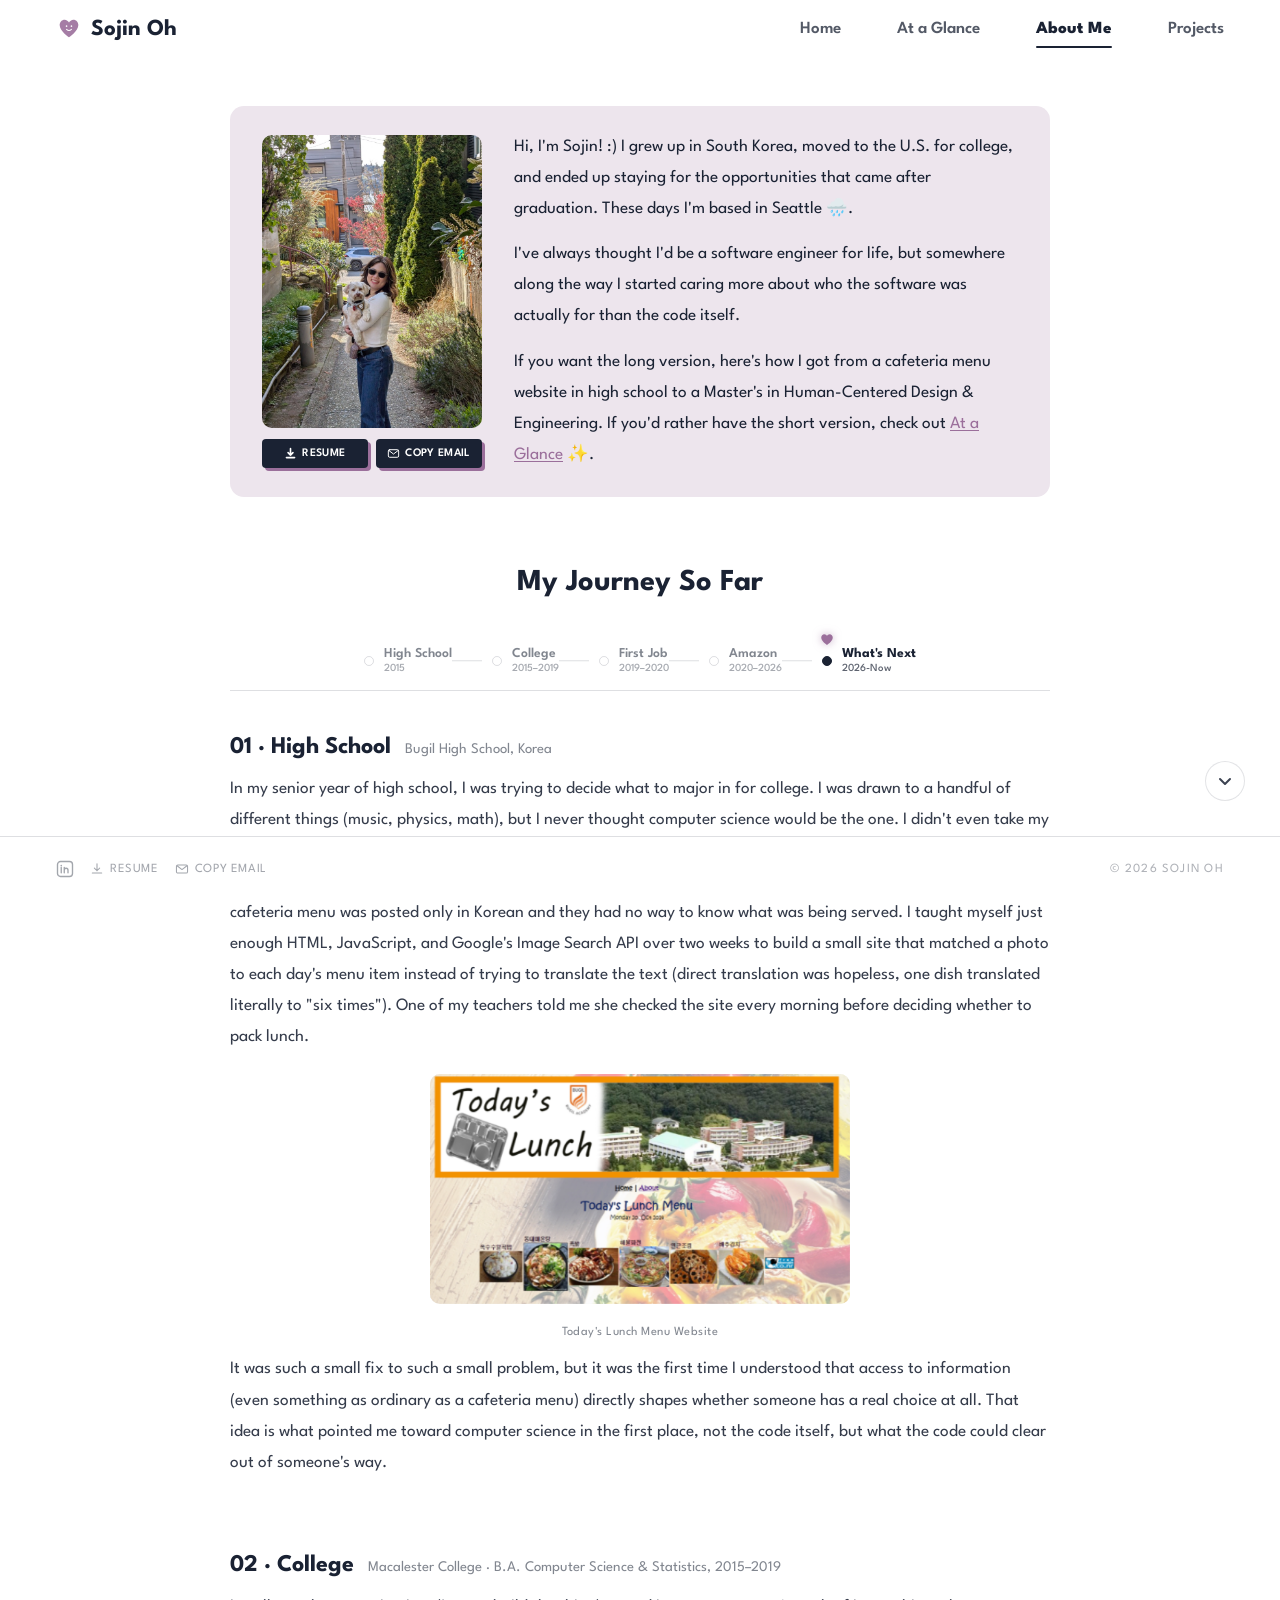
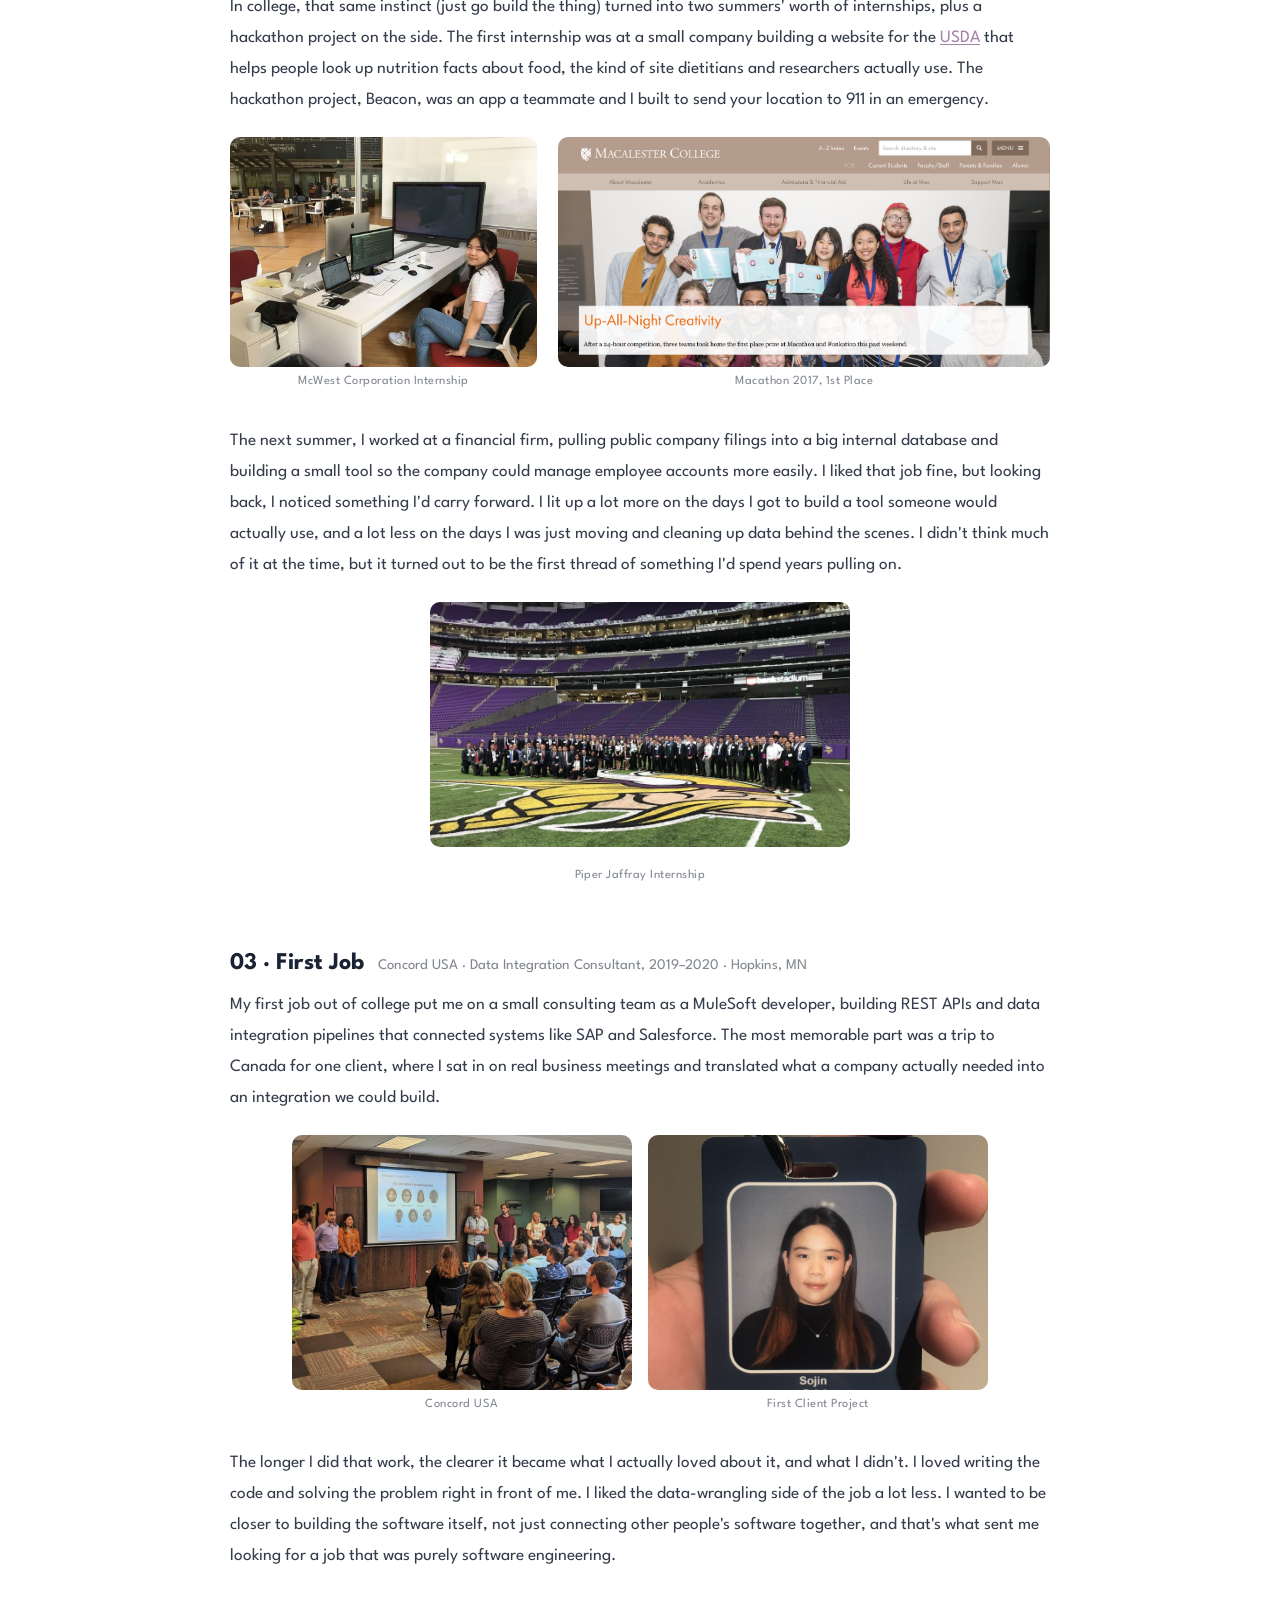
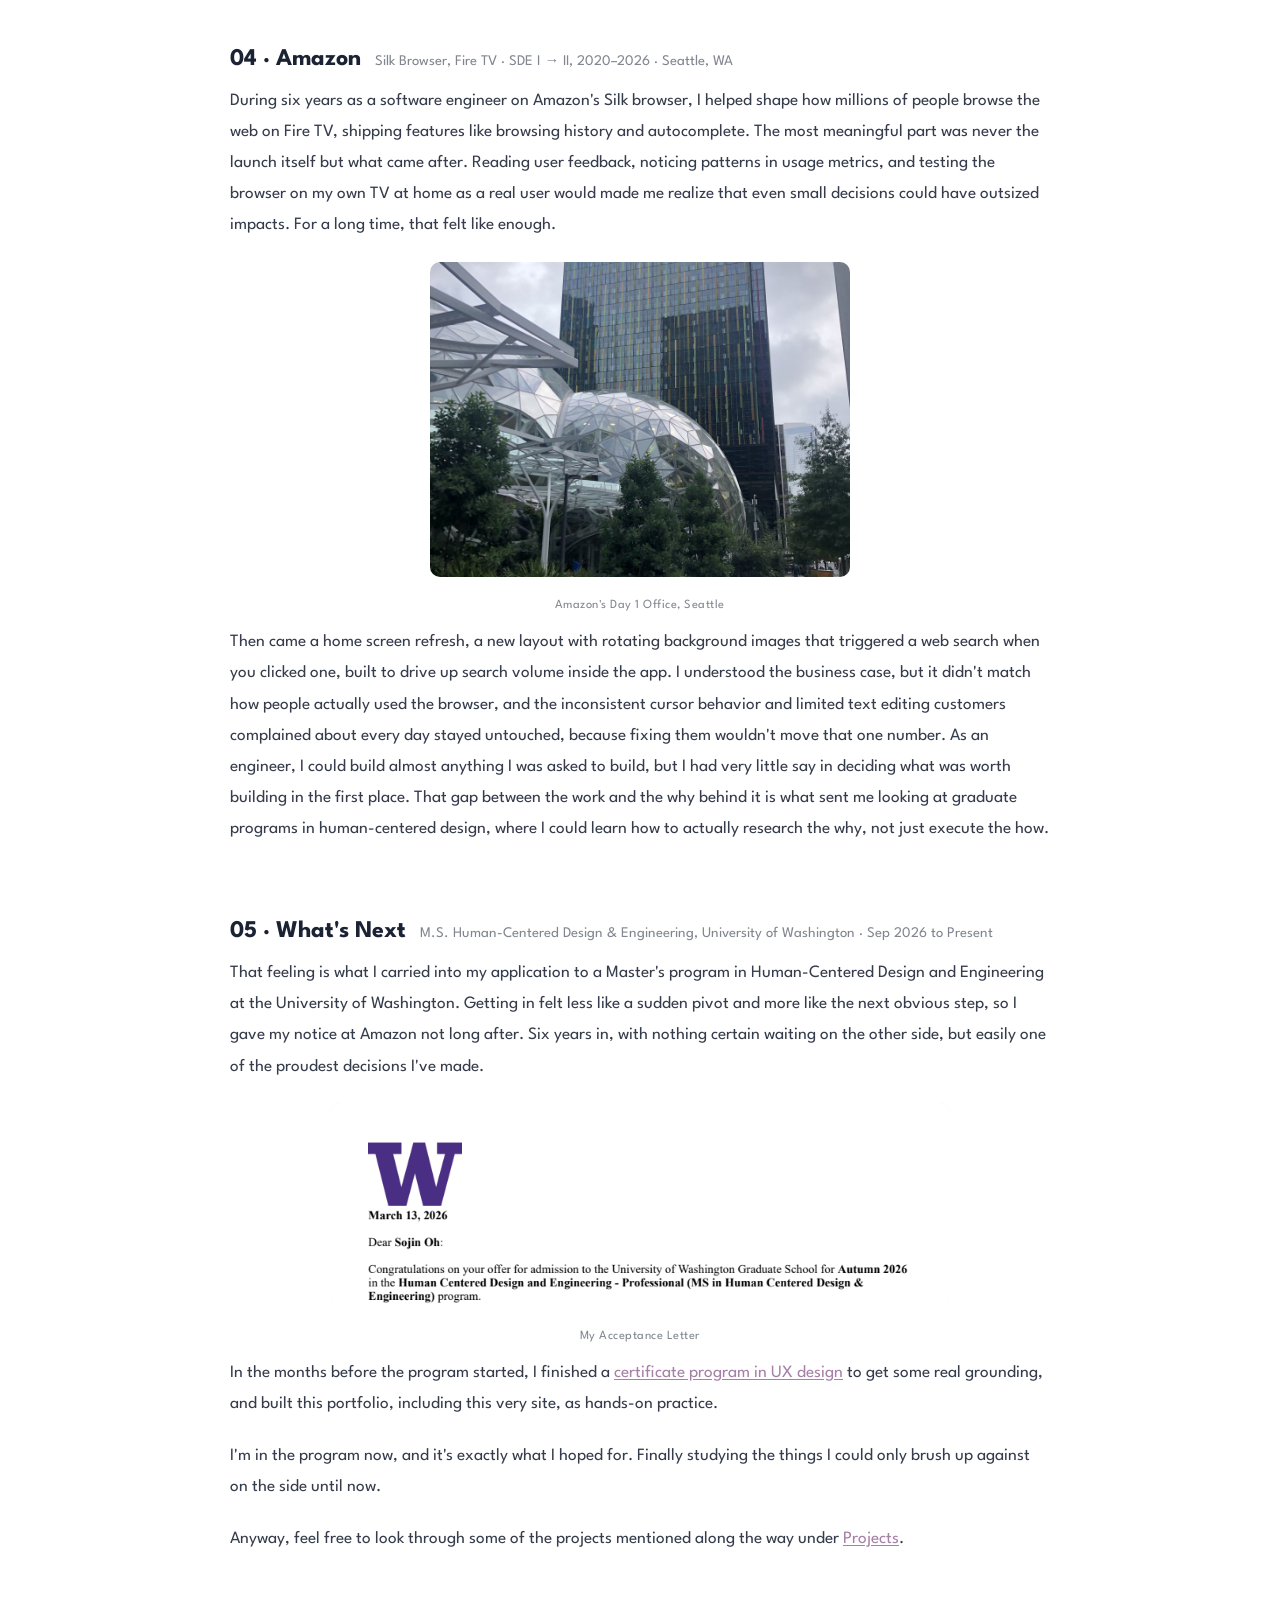
==== about.html @ fddb78ce "Remove GitHub and Behance icons from social bar on all pages Co-Authored-By: Claude Sonnet 4.6 <nore" ====
<!DOCTYPE html>
<html lang="en">
<head>
  <!-- Google tag (gtag.js) -->
  <script async src="https://www.googletagmanager.com/gtag/js?id=G-WYX55VS86H"></script>
  <script>
    window.dataLayer = window.dataLayer || [];
    function gtag(){dataLayer.push(arguments);}
    gtag('js', new Date());
    gtag('config', 'G-WYX55VS86H');
  </script>
  <meta charset="UTF-8">
  <meta name="viewport" content="width=device-width, initial-scale=1.0">
  <title>About — Sojin Oh</title>
  <link rel="preconnect" href="https://fonts.googleapis.com">
  <link rel="preconnect" href="https://fonts.gstatic.com" crossorigin>
  <link href="https://fonts.googleapis.com/css2?family=League+Spartan:wght@400;500;600;700;800&display=swap" rel="stylesheet">
  <link rel="stylesheet" href="css/base.css?v=1781768619">
  <link rel="stylesheet" href="css/nav.css?v=1781768619">
  <link rel="stylesheet" href="css/cursor.css?v=1781768619">
  <link rel="stylesheet" href="css/pages.css?v=1781768700">
  <link rel="stylesheet" href="css/feedback.css?v=1781768619">
</head>
<body>

<div id="cursor-heart">
  <svg viewBox="0 0 64 64" fill="none">
    <path d="M32 52C32 52,9 37,9 22C9 14.5,15 9,21 9C26 9,30 12.5,32 16C34 12.5,38 9,43 9C49 9,55 14.5,55 22C55 37,32 52,32 52Z" fill="currentColor" opacity="0.9"/>
    <circle cx="26" cy="25" r="2" fill="white"/>
    <circle cx="38" cy="25" r="2" fill="white"/>
    <path d="M26 33 Q32 38.5 38 33" stroke="white" stroke-width="2.5" fill="none" stroke-linecap="round"/>
  </svg>
</div>
<canvas id="cursor-sparkle-canvas" width="90" height="90"></canvas>

<nav class="nav">
  <div class="nav-inner">
  <a class="nav-brand" href="/">
    <svg class="nav-heart-icon" viewBox="0 0 64 64" fill="none">
      <path d="M32 52C32 52,9 37,9 22C9 14.5,15 9,21 9C26 9,30 12.5,32 16C34 12.5,38 9,43 9C49 9,55 14.5,55 22C55 37,32 52,32 52Z" fill="currentColor" opacity="0.9"/>
      <circle cx="26" cy="25" r="2" fill="white"/>
      <circle cx="38" cy="25" r="2" fill="white"/>
      <path d="M26 33 Q32 38.5 38 33" stroke="white" stroke-width="2.5" fill="none" stroke-linecap="round"/>
    </svg>
    <span class="nav-logo-text">Sojin Oh</span>
  </a>
  <nav class="nav-links">
    <a class="nav-img-link" href="/">Home</a>
    <a class="nav-img-link" href="glance.html">At a Glance</a>
    <a class="nav-img-link active" href="about.html">About Me</a>
    <a class="nav-img-link" href="work.html">Projects</a>
  </nav>
  </div>
</nav>

<main class="page-main">

  <section class="page-section">
   <div class="about-content">
    <div class="intro-row sr">
      <div class="intro-photo-col">
        <img class="intro-photo" src="images/about-me.jpg" alt="Sojin Oh smiling outdoors, holding her dog">
        <div class="intro-cta-row">
          <a class="intro-cta-btn" href="Sojin_Oh_Resume.pdf" download aria-label="Download Resume">
            <svg width="13" height="13" viewBox="0 0 16 16" fill="none" stroke="currentColor" stroke-width="2" stroke-linecap="round" stroke-linejoin="round">
              <path d="M8 2v8M5 7l3 3 3-3"/>
              <path d="M3 13h10"/>
            </svg>
            Resume
          </a>
          <button class="intro-cta-btn copy-email-btn" data-email="sojinohh@gmail.com" aria-label="Copy email address">
            <svg width="13" height="13" viewBox="0 0 24 24" fill="none" stroke="currentColor" stroke-width="1.8" stroke-linecap="round" stroke-linejoin="round">
              <rect x="2.5" y="5" width="19" height="14" rx="2.5"/>
              <path d="M3.5 6.5 12 13l8.5-6.5"/>
            </svg>
            <span class="copy-email-label">Copy Email</span>
          </button>
        </div>
      </div>
      <div class="intro-text-group">
        <p class="intro-text">Hi, I'm Sojin! :) I grew up in South Korea, moved to the U.S. for college, and ended up staying for the opportunities that came after graduation. These days I'm based in Seattle 🌧️.</p>
        <p class="intro-text">I've always thought I'd be a software engineer for life, but somewhere along the way I started caring more about who the software was actually for than the code itself.</p>
        <p class="intro-text">If you want the long version, here's how I got from a cafeteria menu website in high school to a Master's in Human-Centered Design &amp; Engineering. If you'd rather have the short version, check out <a href="glance.html">At a Glance</a> ✨.</p>
      </div>
    </div>

    <h2 class="timeline-title">My Journey So Far</h2>

    <nav class="life-stepper" id="life-stepper" aria-label="Life stages">
      <div class="life-stepper-track">
        <svg class="life-stepper-heart" viewBox="0 0 64 64" aria-hidden="true">
          <path d="M32 52C32 52,9 37,9 22C9 14.5,15 9,21 9C26 9,30 12.5,32 16C34 12.5,38 9,43 9C49 9,55 14.5,55 22C55 37,32 52,32 52Z" fill="currentColor"/>
        </svg>
        <a href="#stage-highschool" class="life-stepper-step active"><span class="life-stepper-num"></span><span class="life-stepper-text"><span class="life-stepper-label">High School</span><span class="life-stepper-year">2015</span></span></a>
        <a href="#stage-college" class="life-stepper-step"><span class="life-stepper-num"></span><span class="life-stepper-text"><span class="life-stepper-label">College</span><span class="life-stepper-year">2015–2019</span></span></a>
        <a href="#stage-consulting" class="life-stepper-step"><span class="life-stepper-num"></span><span class="life-stepper-text"><span class="life-stepper-label">First Job</span><span class="life-stepper-year">2019–2020</span></span></a>
        <a href="#stage-amazon" class="life-stepper-step"><span class="life-stepper-num"></span><span class="life-stepper-text"><span class="life-stepper-label">Amazon</span><span class="life-stepper-year">2020–2026</span></span></a>
        <a href="#stage-whatsnext" class="life-stepper-step"><span class="life-stepper-num"></span><span class="life-stepper-text"><span class="life-stepper-label">What's Next</span><span class="life-stepper-year">2026-Now</span></span></a>
      </div>
    </nav>

    <div class="life-stages">

      <div class="life-stage sr" id="stage-highschool">
        <div class="life-stage-header">
          <span class="life-stage-label">01 · High School</span>
          <span class="life-stage-meta">Bugil High School, Korea</span>
        </div>
        <p class="story-text">In my senior year of high school, I was trying to decide what to major in for college. I was drawn to a handful of different things (music, physics, math), but I never thought computer science would be the one. I didn't even take my first CS class until that same senior year. What changed my mind was a project I built on the side while learning to code. I noticed the English-speaking teachers at my school packing lunch from home every day, because the cafeteria menu was posted only in Korean and they had no way to know what was being served. I taught myself just enough HTML, JavaScript, and Google's Image Search API over two weeks to build a small site that matched a photo to each day's menu item instead of trying to translate the text (direct translation was hopeless, one dish translated literally to "six times"). One of my teachers told me she checked the site every morning before deciding whether to pack lunch.</p>
        <figure class="life-stage-figure">
          <img class="life-stage-image life-stage-image--contain" src="images/glp-menu-screenshot.png" alt="Today's Lunch Menu website, showing the week's cafeteria menu as photos" style="aspect-ratio: 2263 / 1238; max-width: 420px;">
          <figcaption>Today's Lunch Menu Website</figcaption>
        </figure>
        <p class="story-text">It was such a small fix to such a small problem, but it was the first time I understood that access to information (even something as ordinary as a cafeteria menu) directly shapes whether someone has a real choice at all. That idea is what pointed me toward computer science in the first place, not the code itself, but what the code could clear out of someone's way.</p>
      </div>

      <div class="life-stage sr" id="stage-college">
        <div class="life-stage-header">
          <span class="life-stage-label">02 · College</span>
          <span class="life-stage-meta">Macalester College · B.A. Computer Science &amp; Statistics, 2015–2019</span>
        </div>
        <p class="story-text">In college, that same instinct (just go build the thing) turned into two summers' worth of internships, plus a hackathon project on the side. The first internship was at a small company building a website for the <a href="https://fdc.nal.usda.gov/" target="_blank" rel="noopener">USDA</a> that helps people look up nutrition facts about food, the kind of site dietitians and researchers actually use. The hackathon project, Beacon, was an app a teammate and I built to send your location to 911 in an emergency.</p>
        <div class="life-stage-image-row life-stage-image-row--spread">
          <figure class="life-stage-figure">
            <img class="life-stage-image" src="images/college-mcwest.jpg" alt="Sojin at her desk during her internship at McWest Corporation">
            <figcaption>McWest Corporation Internship</figcaption>
          </figure>
          <figure class="life-stage-figure">
            <img class="life-stage-image life-stage-image--contain" src="images/college-macathon.png" alt="Macalester College news article about Sojin's team winning first place at Macathon" style="aspect-ratio: 1279 / 598;">
            <figcaption>Macathon 2017, 1st Place</figcaption>
          </figure>
        </div>
        <p class="story-text">The next summer, I worked at a financial firm, pulling public company filings into a big internal database and building a small tool so the company could manage employee accounts more easily. I liked that job fine, but looking back, I noticed something I'd carry forward. I lit up a lot more on the days I got to build a tool someone would actually use, and a lot less on the days I was just moving and cleaning up data behind the scenes. I didn't think much of it at the time, but it turned out to be the first thread of something I'd spend years pulling on.</p>
        <figure class="life-stage-figure">
          <img class="life-stage-image life-stage-image--contain" src="images/college-piper-jaffray.jpg" alt="Sojin during her internship summer at Piper Jaffray" style="aspect-ratio: 960 / 560; max-width: 420px;">
          <figcaption>Piper Jaffray Internship</figcaption>
        </figure>
      </div>

      <div class="life-stage sr" id="stage-consulting">
        <div class="life-stage-header">
          <span class="life-stage-label">03 · First Job</span>
          <span class="life-stage-meta">Concord USA · Data Integration Consultant, 2019–2020 · Hopkins, MN</span>
        </div>
        <p class="story-text">My first job out of college put me on a small consulting team as a MuleSoft developer, building REST APIs and data integration pipelines that connected systems like SAP and Salesforce. The most memorable part was a trip to Canada for one client, where I sat in on real business meetings and translated what a company actually needed into an integration we could build.</p>
        <div class="life-stage-image-row">
          <figure class="life-stage-figure">
            <img class="life-stage-image" src="images/job-concord.jpg" alt="Sojin presenting at a meeting during her time at Concord USA">
            <figcaption>Concord USA</figcaption>
          </figure>
          <figure class="life-stage-figure">
            <img class="life-stage-image" src="images/job-concord-2.jpg" alt="Sojin's employee badge from Concord USA">
            <figcaption>First Client Project</figcaption>
          </figure>
        </div>
        <p class="story-text">The longer I did that work, the clearer it became what I actually loved about it, and what I didn't. I loved writing the code and solving the problem right in front of me. I liked the data-wrangling side of the job a lot less. I wanted to be closer to building the software itself, not just connecting other people's software together, and that's what sent me looking for a job that was purely software engineering.</p>
      </div>

      <div class="life-stage sr" id="stage-amazon">
        <div class="life-stage-header">
          <span class="life-stage-label">04 · Amazon</span>
          <span class="life-stage-meta">Silk Browser, Fire TV · SDE I → II, 2020–2026 · Seattle, WA</span>
        </div>
        <p class="story-text">During six years as a software engineer on Amazon's Silk browser, I helped shape how millions of people browse the web on Fire TV, shipping features like browsing history and autocomplete. The most meaningful part was never the launch itself but what came after. Reading user feedback, noticing patterns in usage metrics, and testing the browser on my own TV at home as a real user would made me realize that even small decisions could have outsized impacts. For a long time, that felt like enough.</p>
        <figure class="life-stage-figure">
          <img class="life-stage-image" src="images/amazon.jpg" alt="The Amazon Spheres in Seattle">
          <figcaption>Amazon's Day 1 Office, Seattle</figcaption>
        </figure>
        <p class="story-text">Then came a home screen refresh, a new layout with rotating background images that triggered a web search when you clicked one, built to drive up search volume inside the app. I understood the business case, but it didn't match how people actually used the browser, and the inconsistent cursor behavior and limited text editing customers complained about every day stayed untouched, because fixing them wouldn't move that one number. As an engineer, I could build almost anything I was asked to build, but I had very little say in deciding what was worth building in the first place. That gap between the work and the why behind it is what sent me looking at graduate programs in human-centered design, where I could learn how to actually research the why, not just execute the how.</p>
      </div>

      <div class="life-stage sr" id="stage-whatsnext">
        <div class="life-stage-header">
          <span class="life-stage-label">05 · What's Next</span>
          <span class="life-stage-meta">M.S. Human-Centered Design &amp; Engineering, University of Washington · Sep 2026 to Present</span>
        </div>
        <p class="story-text">That feeling is what I carried into my application to a Master's program in Human-Centered Design and Engineering at the University of Washington. Getting in felt less like a sudden pivot and more like the next obvious step, so I gave my notice at Amazon not long after. Six years in, with nothing certain waiting on the other side, but easily one of the proudest decisions I've made.</p>
        <figure class="life-stage-figure">
          <img class="life-stage-image life-stage-image--contain" src="images/uw-admission.png" alt="Sojin's admission letter to the University of Washington's Human Centered Design and Engineering program" style="aspect-ratio: 784 / 258; max-width: 620px;">
          <figcaption>My Acceptance Letter</figcaption>
        </figure>
        <p class="story-text">In the months before the program started, I finished a <a href="https://www.coursera.org/account/accomplishments/specialization/4PCELWTQYY0I" target="_blank" rel="noopener">certificate program in UX design</a> to get some real grounding, and built this portfolio, including this very site, as hands-on practice.</p>
        <p class="story-text">I'm in the program now, and it's exactly what I hoped for. Finally studying the things I could only brush up against on the side until now.</p>
        <p class="story-text">Anyway, feel free to look through some of the projects mentioned along the way under <a href="work.html">Projects</a>.</p>
      </div>

    </div>
   </div>
  </section>

</main>

<!-- Feedback bubble -->
<div class="feedback-toggle-wrap">
  <button class="feedback-toggle hidden" id="feedback-toggle" aria-label="Leave feedback">
    <img class="feedback-icon" src="images/feedback-icon.png" alt="">
  </button>
  <button class="feedback-dismiss" id="feedback-dismiss" aria-label="Hide feedback button">
    <svg width="9" height="9" viewBox="0 0 10 10" fill="none" stroke="currentColor" stroke-width="1.6" stroke-linecap="round">
      <path d="M1 1l8 8M9 1l-8 8"/>
    </svg>
  </button>
</div>

<div class="feedback-card hidden" id="feedback-card">
  <button class="feedback-close" id="feedback-close" aria-label="Minimize">
    <svg width="13" height="13" viewBox="0 0 16 16" fill="none" stroke="currentColor" stroke-width="1.8" stroke-linecap="round">
      <path d="M3 13h10"/>
    </svg>
  </button>
  <div class="feedback-question feedback-title">Did you find what you were looking for?</div>
  <div class="feedback-emojis" id="feedback-emojis">
    <button class="feedback-emoji" data-label="Lost me">
      <svg class="feedback-emoji-icon" viewBox="0 0 64 64" fill="none" aria-hidden="true">
        <path d="M32 52C32 52,9 37,9 22C9 14.5,15 9,21 9C26 9,30 12.5,32 16C34 12.5,38 9,43 9C49 9,55 14.5,55 22C55 37,32 52,32 52Z" fill="currentColor" opacity="0.9"/>
        <path d="M24 23l4 4M24 27l4-4" stroke="white" stroke-width="2" stroke-linecap="round"/>
        <path d="M36 23l4 4M36 27l4-4" stroke="white" stroke-width="2" stroke-linecap="round"/>
        <path d="M24 35q2-2.4 4 0q2 2.4 4 0q2-2.4 4 0q2 2.4 4 0" stroke="white" stroke-width="2" fill="none" stroke-linecap="round"/>
      </svg>
      <span>Lost me</span>
    </button>
    <button class="feedback-emoji" data-label="Meh">
      <svg class="feedback-emoji-icon" viewBox="0 0 64 64" fill="none" aria-hidden="true">
        <path d="M32 52C32 52,9 37,9 22C9 14.5,15 9,21 9C26 9,30 12.5,32 16C34 12.5,38 9,43 9C49 9,55 14.5,55 22C55 37,32 52,32 52Z" fill="currentColor" opacity="0.9"/>
        <path d="M24 25h4" stroke="white" stroke-width="2.5" stroke-linecap="round"/>
        <path d="M36 25h4" stroke="white" stroke-width="2.5" stroke-linecap="round"/>
        <path d="M26 35h12" stroke="white" stroke-width="2.5" stroke-linecap="round"/>
      </svg>
      <span>Meh</span>
    </button>
    <button class="feedback-emoji" data-label="Decent">
      <svg class="feedback-emoji-icon" viewBox="0 0 64 64" fill="none" aria-hidden="true">
        <path d="M32 52C32 52,9 37,9 22C9 14.5,15 9,21 9C26 9,30 12.5,32 16C34 12.5,38 9,43 9C49 9,55 14.5,55 22C55 37,32 52,32 52Z" fill="currentColor" opacity="0.9"/>
        <circle cx="26" cy="25" r="2" fill="white"/>
        <circle cx="38" cy="25" r="2" fill="white"/>
        <path d="M26 33Q32 38.5 38 33" stroke="white" stroke-width="2.5" fill="none" stroke-linecap="round"/>
      </svg>
      <span>Decent</span>
    </button>
    <button class="feedback-emoji" data-label="Loved it">
      <svg class="feedback-emoji-icon" viewBox="0 0 64 64" fill="none" aria-hidden="true">
        <path d="M32 52C32 52,9 37,9 22C9 14.5,15 9,21 9C26 9,30 12.5,32 16C34 12.5,38 9,43 9C49 9,55 14.5,55 22C55 37,32 52,32 52Z" fill="currentColor" opacity="0.9"/>
        <path d="M32 52C32 52,9 37,9 22C9 14.5,15 9,21 9C26 9,30 12.5,32 16C34 12.5,38 9,43 9C49 9,55 14.5,55 22C55 37,32 52,32 52Z" fill="white" transform="translate(26,24) scale(0.16) translate(-32,-30)"/>
        <path d="M32 52C32 52,9 37,9 22C9 14.5,15 9,21 9C26 9,30 12.5,32 16C34 12.5,38 9,43 9C49 9,55 14.5,55 22C55 37,32 52,32 52Z" fill="white" transform="translate(38,24) scale(0.16) translate(-32,-30)"/>
        <path d="M23 33Q32 42 41 33" stroke="white" stroke-width="2.5" fill="none" stroke-linecap="round"/>
      </svg>
      <span>Loved it</span>
    </button>
    <button class="feedback-emoji" data-label="Obsessed">
      <svg class="feedback-emoji-icon" viewBox="0 0 64 64" fill="none" aria-hidden="true">
        <path d="M32 52C32 52,9 37,9 22C9 14.5,15 9,21 9C26 9,30 12.5,32 16C34 12.5,38 9,43 9C49 9,55 14.5,55 22C55 37,32 52,32 52Z" fill="currentColor" opacity="0.9"/>
        <path d="M26,21 L27.2,23.8 L30,25 L27.2,26.2 L26,29 L24.8,26.2 L22,25 L24.8,23.8 Z" fill="white"/>
        <path d="M38,21 L39.2,23.8 L42,25 L39.2,26.2 L38,29 L36.8,26.2 L34,25 L36.8,23.8 Z" fill="white"/>
        <ellipse cx="32" cy="36" rx="3.2" ry="4.4" fill="white"/>
      </svg>
      <span>Obsessed</span>
    </button>
  </div>
  <hr class="feedback-divider">
  <label class="feedback-question feedback-text-label" for="feedback-text">Anything I should do differently?</label>
  <div class="feedback-quick-replies" id="feedback-quick-replies">
    <button class="feedback-quick-reply" type="button">All good, loved it!</button>
    <button class="feedback-quick-reply" type="button">More project details please</button>
    <button class="feedback-quick-reply" type="button">More about your design process</button>
  </div>
  <textarea class="feedback-text" id="feedback-text" rows="3" placeholder="Type away, or tap a bubble above..."></textarea>
  <button class="feedback-submit" id="feedback-submit" disabled>Send feedback 💌</button>
</div>

<footer class="page-footer">
  <div class="page-footer-inner">
    <div class="page-socials">
      <a class="page-social-icon" href="https://www.linkedin.com/in/sojinoh/" target="_blank" rel="noopener" aria-label="LinkedIn">
        <svg width="18" height="18" viewBox="0 0 24 24" fill="none">
          <rect x="2" y="2" width="20" height="20" rx="4" stroke="currentColor" stroke-width="1.8"/>
          <path d="M7 10v7" stroke="currentColor" stroke-width="1.8" stroke-linecap="round"/>
          <circle cx="7" cy="7.5" r="1.1" fill="currentColor"/>
          <path d="M11 17v-3.5a2.5 2.5 0 0 1 5 0V17M11 10v7" stroke="currentColor" stroke-width="1.8" stroke-linecap="round"/>
        </svg>
      </a>
      <a class="page-social-link" href="Sojin_Oh_Resume.pdf" download aria-label="Download Resume">
        <svg width="14" height="14" viewBox="0 0 24 24" fill="none" stroke="currentColor" stroke-width="1.8" stroke-linecap="round" stroke-linejoin="round">
          <path d="M12 3v12M7.5 10.5 12 15l4.5-4.5"/>
          <path d="M4 19h16"/>
        </svg>
        Resume
      </a>
      <button class="page-social-link copy-email-btn" data-email="sojinohh@gmail.com" aria-label="Copy email address">
        <svg width="14" height="14" viewBox="0 0 24 24" fill="none" stroke="currentColor" stroke-width="1.8" stroke-linecap="round" stroke-linejoin="round">
          <rect x="2.5" y="5" width="19" height="14" rx="2.5"/>
          <path d="M3.5 6.5 12 13l8.5-6.5"/>
        </svg>
        <span class="copy-email-label">Copy Email</span>
      </button>
    </div>
    <span class="page-footer-copy">© 2026 Sojin Oh</span>
  </div>
</footer>

<script src="js/cursor.js"></script>
<script src="js/scroll-reveal.js"></script>
<script>
  const lifeStages = [...document.querySelectorAll('.life-stage')];
  const stepperLinks = [...document.querySelectorAll('.life-stepper-step')];
  const stepperTrack = document.querySelector('.life-stepper-track');
  const stepperHeart = document.querySelector('.life-stepper-heart');

  function moveStepperHeart(link) {
    if (!link || !stepperTrack || !stepperHeart) return;
    const circle = link.querySelector('.life-stepper-num');
    const trackRect = stepperTrack.getBoundingClientRect();
    const circleRect = circle.getBoundingClientRect();
    const x = circleRect.left + circleRect.width / 2 - trackRect.left;
    const y = circleRect.top - trackRect.top;
    stepperHeart.style.left = `${x}px`;
    stepperHeart.style.top = `${y}px`;
    stepperHeart.classList.remove('is-arriving');
    requestAnimationFrame(() => stepperHeart.classList.add('is-arriving'));
  }

  const stageObserver = new IntersectionObserver(entries => {
    entries.forEach(entry => {
      if (entry.isIntersecting) {
        stepperLinks.forEach(l => l.classList.remove('active'));
        const link = stepperLinks.find(l => l.getAttribute('href') === `#${entry.target.id}`);
        if (link) {
          link.classList.add('active');
          moveStepperHeart(link);
        }
      }
    });
  }, { rootMargin: '-20% 0px -70% 0px' });

  lifeStages.forEach(stage => stageObserver.observe(stage));

  const lifeStepper = document.getElementById('life-stepper');
  stepperLinks.forEach(link => {
    link.addEventListener('click', e => {
      e.preventDefault();
      const target = document.querySelector(link.getAttribute('href'));
      if (!target || !lifeStepper) return;
      const offset = lifeStepper.getBoundingClientRect().bottom;
      const top = target.getBoundingClientRect().top + window.scrollY - offset - 40;
      window.scrollTo({ top, behavior: 'smooth' });
    });
  });

  const initialActiveLink = stepperLinks.find(l => l.classList.contains('active'));
  moveStepperHeart(initialActiveLink);
  window.addEventListener('resize', () => {
    moveStepperHeart(stepperLinks.find(l => l.classList.contains('active')));
  });
</script>
<button class="scroll-hint hidden" id="scroll-hint" aria-label="Scroll down">
  <svg width="16" height="16" viewBox="0 0 16 16" fill="none" stroke="currentColor" stroke-width="2" stroke-linecap="round" stroke-linejoin="round">
    <path d="M3 6l5 5 5-5"/>
  </svg>
</button>
<script src="js/feedback.js"></script>
<script src="js/copy-email.js"></script>
<script src="js/scroll-hint.js"></script>
</body>
</html>
---- css/base.css ----
:root {
  --bg:           #FFFFFF;
  --text:         #1A2233;
  --accent:       #1A2233;
  --sky:          #F2F2F2;
  --sky-deep:     #FFFFFF;
  --nav-bg:       #FFFFFF;
  --nav-text:     #1A2233;
  --muted:        rgba(26, 34, 51, 0.55);
  --border:       rgba(26, 34, 51, 0.14);
  --heart-color:  #9B6F9B;
  --card-elevated: #E6DBE6;
  --chip-bg:      rgba(26, 34, 51, 0.06);
}

* { box-sizing: border-box; margin: 0; padding: 0; outline: none; }

a { color: inherit; }

/* ── Inline text links (no class) ───────────────────────────────
   Classed links (.cta, .page-social-icon, etc.) set their own color/
   decoration and override this via specificity. */
a:not([class]) {
  color: var(--heart-color);
  text-decoration: underline;
  text-decoration-color: var(--heart-color);
  text-underline-offset: 2px;
  transition: opacity 0.2s;
}

a:not([class]):hover {
  opacity: 0.7;
}

/* ── Image placeholder (diagonal X box, until real images are in) ── */
.img-placeholder {
  background-color: var(--sky);
  border: 1px solid var(--border);
  background-image:
    linear-gradient(to top right, transparent calc(50% - 0.5px), var(--border) 50%, transparent calc(50% + 0.5px)),
    linear-gradient(to top left,  transparent calc(50% - 0.5px), var(--border) 50%, transparent calc(50% + 0.5px));
}

/* ── Footer ──────────────────────────────────────────────────── */
.page-footer {
  position: fixed;
  bottom: 0;
  left: 0;
  width: 100%;
  background: var(--nav-bg);
  padding: 1.4rem 3.5rem;
  flex-shrink: 0;
  z-index: 10;
  border-top: 1px solid var(--border);
}

.page-footer-inner {
  display: flex;
  align-items: center;
  justify-content: space-between;
  max-width: 1200px;
  margin: 0 auto;
}

.page-footer-copy {
  font-size: 0.78rem;
  color: var(--text);
  opacity: 0.35;
  text-transform: uppercase;
  letter-spacing: 0.1em;
}

.page-socials {
  display: flex;
  flex-direction: row;
  gap: 1rem;
}

.page-social-icon {
  color: var(--text);
  opacity: 0.4;
  display: flex;
  align-items: center;
  text-decoration: none;
  transition: opacity 0.2s, color 0.2s, transform 0.2s cubic-bezier(0.34, 1.56, 0.64, 1);
}

.page-social-icon:hover {
  color: var(--accent);
  opacity: 1;
  transform: scale(1.2) translateY(-2px);
}

.page-social-link {
  display: inline-flex;
  align-items: center;
  gap: 6px;
  font-family: 'League Spartan', sans-serif;
  font-size: 0.78rem;
  letter-spacing: 0.05em;
  text-transform: uppercase;
  color: var(--text);
  opacity: 0.4;
  text-decoration: none;
  background: none;
  border: none;
  padding: 0;
  cursor: pointer;
  transition: opacity 0.2s, color 0.2s, transform 0.2s cubic-bezier(0.34, 1.56, 0.64, 1);
}

.page-social-link:hover {
  color: var(--accent);
  opacity: 1;
  transform: translateY(-2px);
}

.page-social-link.copied {
  color: var(--accent);
  opacity: 1;
}

@media (max-width: 700px) {
  .page-footer { padding: 1.2rem 1.5rem; }
}

/* ── Scroll hint ──────────────────────────────────────────────── */
.scroll-hint {
  position: fixed;
  bottom: 6.2rem;
  right: 2.2rem;
  z-index: 15;
  width: 40px;
  height: 40px;
  border-radius: 50%;
  background: var(--nav-bg);
  border: 1.5px solid var(--border);
  display: flex;
  align-items: center;
  justify-content: center;
  color: var(--text);
  cursor: pointer;
  opacity: 0.85;
  transition: opacity 0.3s ease, border-color 0.2s, color 0.2s;
}

.scroll-hint:hover { border-color: var(--accent); color: var(--accent); }

.scroll-hint.hidden { opacity: 0; pointer-events: none; }

@media (max-width: 700px) {
  .scroll-hint { right: 1.2rem; bottom: 5.6rem; width: 34px; height: 34px; }
}

.doodle {
  position: fixed;
  bottom: 4rem;
  right: max(0px, calc(50% - 600px));
  width: min(500px, 42vw);
  pointer-events: none;
  z-index: 1;
  transition: opacity 0.25s ease;
  mix-blend-mode: multiply;
  mask-image: linear-gradient(to right, black 0%, black 88%, transparent 100%);
  -webkit-mask-image: linear-gradient(to right, black 0%, black 88%, transparent 100%);
}
#doodle-hover { opacity: 0; }
body.doodle-reacting #doodle-default { opacity: 0; }
body.doodle-reacting #doodle-hover   { opacity: 1; }
html { font-size: 16px; }
@media (max-width: 700px) { html { font-size: 15px; } }
html, body { height: 100%; }

body {
  background: var(--bg);
  min-height: 100vh;
  display: flex;
  flex-direction: column;
  position: relative;
  overflow: hidden;
  font-family: 'League Spartan', sans-serif;
  color: var(--text);
  padding-bottom: 4.7rem;
}

@media (max-width: 700px) {
  body { padding-bottom: 4.2rem; }

  /* Mobile Safari anchors `position: fixed` to the large viewport (toolbar
     collapsed), so a fixed bottom-0 footer sits below the visible screen
     until the page is scrolled once. The homepage never scrolls, so the
     footer would stay hidden forever — keep it in normal flow there instead,
     sized to the dynamic (currently visible) viewport. */
  body:has(.hero) {
    height: 100dvh;
    min-height: 100dvh;
    padding-bottom: 0;
  }

  body:has(.hero) .page-footer {
    position: static;
  }
}
---- css/nav.css ----
.nav {
  display: flex;
  justify-content: space-between;
  align-items: center;
  padding: 1rem 3.5rem;
  position: relative;
  z-index: 10;
  background: var(--nav-bg);
}

.nav-inner {
  display: flex;
  justify-content: space-between;
  align-items: center;
  max-width: 1200px;
  margin: 0 auto;
  width: 100%;
}

.nav-brand {
  display: flex;
  align-items: center;
  gap: 9px;
  text-decoration: none;
  transition: transform 0.2s cubic-bezier(0.34, 1.56, 0.64, 1);
}

.nav-brand:hover { transform: scale(1.05); }

.nav-heart-icon {
  height: 26px;
  width: 26px;
  flex-shrink: 0;
  color: var(--heart-color);
}

.nav-logo-text {
  font-family: 'League Spartan', sans-serif;
  font-weight: 700;
  font-size: 23px;
  color: var(--nav-text);
  line-height: 1;
}

.nav-links {
  display: flex;
  align-items: flex-end;
  gap: 3.5rem;
}

.nav-img-link {
  position: relative;
  display: flex;
  align-items: center;
  text-decoration: none;
  opacity: 0.75;
  transition: opacity 0.2s, color 0.2s, transform 0.2s cubic-bezier(0.34, 1.56, 0.64, 1);
  font-family: 'League Spartan', sans-serif;
  font-weight: 600;
  font-size: 17px;
  color: var(--nav-text);
  line-height: 1;
  padding: 12px 16px 16px;
  margin: -12px -16px -16px;
}

.nav-img-link::after {
  content: '';
  position: absolute;
  left: 16px;
  right: 16px;
  bottom: 6px;
  height: 2px;
  border-radius: 1px;
  background: var(--nav-text);
  transform: scaleX(0);
  transform-origin: center;
  transition: transform 0.2s cubic-bezier(0.34, 1.56, 0.64, 1);
}

.nav-img-link:hover {
  opacity: 1;
  color: var(--accent);
  transform: translateY(-3px);
}

.nav-img-link.active {
  opacity: 1;
  font-weight: 800;
}

.nav-img-link.active::after {
  transform: scaleX(1);
}

@media (max-width: 700px) {
  .nav { padding: 0.75rem 1.5rem; }
  .nav-logo-text { font-size: 19px; }
  .nav-heart-icon { height: 22px; width: 22px; }
  .nav-links { gap: 1.6rem; }
  .nav-img-link { font-size: 14px; }
}

@media (max-width: 480px) {
  .nav-logo-text { font-size: 17px; }
  .nav-links { gap: 1rem; }
  .nav-img-link { font-size: 13px; }
}
---- css/cursor.css ----
/* ── Hide default cursor (desktop only) ────────────────────── */
@media (hover: hover) and (pointer: fine) {
  * { cursor: none !important; }
}

@media not all and (hover: hover) and (pointer: fine) {
  #cursor-heart,
  #cursor-sparkle-canvas { display: none !important; }
}

/* ── Heart cursor ──────────────────────────────────────────── */
#cursor-heart,
#nav-logo {
  color: var(--heart-color, #d4a0e8);
}

#cursor-heart {
  position: fixed;
  pointer-events: none;
  z-index: 99999;
  width: 38px;
  height: 38px;
  transform: translate(-50%, -50%);
  transition: transform 0.12s ease;
}

#cursor-heart svg {
  width: 100%;
  height: 100%;
  filter: drop-shadow(0 1px 3px rgba(0, 0, 0, 0.25));
  transition: filter 0.15s ease;
}

#cursor-heart.hovering {
  transform: translate(-50%, -50%) scale(1.35);
}

#cursor-heart.hovering svg {
  filter: drop-shadow(0 0 7px rgba(26, 34, 51, 0.5)) drop-shadow(0 1px 3px rgba(0, 0, 0, 0.2));
}

#cursor-heart.clicking {
  transform: translate(-50%, -50%) scale(0.72);
}

#cursor-heart.clicking svg {
  filter: drop-shadow(0 0 10px rgba(26, 34, 51, 0.6)) drop-shadow(0 1px 3px rgba(0, 0, 0, 0.2));
}

/* ── Sparkle canvas ────────────────────────────────────────── */
#cursor-sparkle-canvas {
  position: fixed;
  pointer-events: none;
  z-index: 99998;
  width: 90px;
  height: 90px;
  transform: translate(-50%, -50%);
}
---- css/pages.css ----
body { overflow-y: auto; }

/* ── Scroll reveal ───────────────────────────────────────────── */
.sr {
  opacity: 0;
  transform: translateY(28px);
  transition: opacity 0.6s ease, transform 0.6s ease;
}
.sr.sr-show {
  opacity: 1;
  transform: translateY(0);
}

.page-main {
  max-width: 1200px;
  margin: 0 auto;
  padding: 2.5rem 3.5rem 4rem;
  flex: 1 0 auto;
  width: 100%;
}

/* ── Section ─────────────────────────────────────────────────── */
.page-section {
  margin-bottom: 2.5rem;
}

.page-section h2 {
  font-family: 'League Spartan', sans-serif;
  font-weight: 700;
  font-size: 2.4rem;
  color: var(--text);
  margin-bottom: 1rem;
  padding-bottom: 0.4rem;
  border-bottom: 1.5px solid var(--border);
}

.section-timeline h2 {
  border-bottom: none;
  padding-bottom: 0;
  margin-bottom: 2rem;
}

/* ── About page: centered, wider content column ─────────────── */
.about-content {
  max-width: 820px;
  margin: 0 auto;
}

/* ── Intro ───────────────────────────────────────────────────── */
.intro-row {
  display: flex;
  align-items: center;
  gap: 2rem;
  margin: 0.5rem 0 3rem;
  padding: 1.6rem 2rem;
  background: color-mix(in srgb, var(--heart-color) 18%, var(--bg));
  border-radius: 14px;
}

.intro-photo-col {
  flex: 0 0 220px;
  display: flex;
  flex-direction: column;
  gap: 0.7rem;
}

.intro-photo {
  width: 220px;
  aspect-ratio: 3 / 4;
  object-fit: cover;
  border-radius: 10px;
}

.intro-cta-row {
  display: flex;
  gap: 0.5rem;
}

.intro-cta-btn {
  flex: 1;
  display: inline-flex;
  align-items: center;
  justify-content: center;
  gap: 5px;
  padding: 8px 8px;
  border: none;
  border-radius: 4px;
  background: var(--text);
  font-family: 'League Spartan', sans-serif;
  font-size: 0.72rem;
  font-weight: 600;
  letter-spacing: 0.03em;
  text-transform: uppercase;
  color: #fff;
  text-decoration: none;
  cursor: pointer;
  white-space: nowrap;
  box-shadow: 3px 3px 0 var(--heart-color);
  transition: transform 0.15s ease, box-shadow 0.15s ease;
}

.intro-cta-btn:hover {
  transform: translate(-2px, -2px);
  box-shadow: 5px 5px 0 var(--heart-color);
}

.intro-cta-btn:active, .intro-cta-btn.copied {
  transform: translate(0, 0);
  box-shadow: 1px 1px 0 var(--heart-color);
}

.intro-text-group {
  flex: 1;
}

.intro-text {
  font-size: 1.08rem;
  line-height: 1.8;
  color: var(--text);
  max-width: none;
  margin: 0;
}

.intro-text + .intro-text {
  margin-top: 0.9rem;
}

@media (max-width: 700px) {
  .intro-row { flex-direction: column; padding: 1.4rem; }
  .intro-photo-col { flex: none; width: 100%; max-width: 280px; }
  .intro-photo { width: 100%; }
}

.story-text {
  font-size: 1.08rem;
  line-height: 1.8;
  color: var(--text);
  opacity: 0.88;
  max-width: none;
  margin: 0 0 1.3rem;
}

h2.timeline-title {
  font-family: 'League Spartan', sans-serif;
  font-weight: 700;
  font-size: 1.9rem;
  color: var(--text);
  text-align: center;
  margin: 4.5rem 0 0;
  padding-bottom: 0.5rem;
  border-bottom: none;
}

/* ── Life stepper (sticky stage indicator) ───────────────────── */
.life-stepper {
  position: sticky;
  top: 0;
  z-index: 5;
  background: var(--bg);
  border-bottom: 1px solid var(--border);
  padding: 0.9rem 0;
  margin: 0.3rem 0 2.8rem;
}

.life-stepper-track {
  position: relative;
  display: flex;
  align-items: center;
  justify-content: center;
  padding-top: 22px;
}

.life-stepper-heart {
  position: absolute;
  left: 0;
  top: 0;
  width: 16px;
  height: 16px;
  color: var(--heart-color);
  transform: translate(-50%, calc(-100% - 8px));
  transition: left 0.5s cubic-bezier(0.34, 1.56, 0.64, 1), top 0.5s cubic-bezier(0.34, 1.56, 0.64, 1);
  filter: drop-shadow(0 0 4px color-mix(in srgb, var(--heart-color) 55%, transparent));
  pointer-events: none;
  z-index: 6;
  animation: life-stepper-heart-bob 1.6s ease-in-out infinite;
}

.life-stepper-heart.is-arriving {
  animation: life-stepper-heart-bob 1.6s ease-in-out infinite, life-stepper-heart-arrive 0.45s cubic-bezier(0.34, 1.56, 0.64, 1);
}

@keyframes life-stepper-heart-bob {
  0%, 100% { transform: translate(-50%, calc(-100% - 8px)); }
  50% { transform: translate(-50%, calc(-100% - 3px)); }
}

@keyframes life-stepper-heart-arrive {
  0% { transform: translate(-50%, calc(-100% - 8px)) scale(0.6); }
  60% { transform: translate(-50%, calc(-100% - 8px)) scale(1.25); }
  100% { transform: translate(-50%, calc(-100% - 8px)) scale(1); }
}

@media (prefers-reduced-motion: reduce) {
  .life-stepper-heart {
    transition: none;
    animation: none;
  }
  .life-stepper-heart.is-arriving {
    animation: none;
  }
}

.life-stepper-step {
  display: flex;
  align-items: center;
  gap: 10px;
  text-decoration: none;
  position: relative;
}

.life-stepper-step:not(:last-child) {
  margin-right: 40px;
}

.life-stepper-step:not(:last-child)::after {
  content: '';
  position: absolute;
  left: 100%;
  top: 50%;
  width: 30px;
  height: 1.5px;
  background: var(--border);
  transform: translateY(-50%);
}

.life-stepper-num {
  width: 10px;
  height: 10px;
  border-radius: 50%;
  border: 1.5px solid var(--border);
  flex-shrink: 0;
  transition: background 0.2s, border-color 0.2s;
}

.life-stepper-text {
  display: flex;
  flex-direction: column;
  line-height: 1.2;
}

.life-stepper-label {
  font-family: 'League Spartan', sans-serif;
  font-size: 0.85rem;
  font-weight: 600;
  color: var(--muted);
  white-space: nowrap;
  transition: color 0.2s;
}

.life-stepper-year {
  font-family: 'League Spartan', sans-serif;
  font-size: 0.68rem;
  font-weight: 500;
  color: var(--muted);
  opacity: 0.7;
  white-space: nowrap;
  transition: color 0.2s;
}

.life-stepper-step.active .life-stepper-num { background: var(--accent); border-color: var(--accent); }
.life-stepper-step.active .life-stepper-label { color: var(--accent); font-weight: 700; }
.life-stepper-step.active .life-stepper-year { color: var(--accent); }

@media (max-width: 700px) {
  .life-stepper {
    margin: 1.2rem -1.5rem 2.2rem;
    padding: 0.8rem 1.5rem;
  }
  .life-stepper-track {
    justify-content: flex-start;
    overflow-x: auto;
    -webkit-overflow-scrolling: touch;
  }
  .life-stepper-step:not(:last-child) { margin-right: 22px; }
  .life-stepper-step:not(:last-child)::after { width: 14px; }
  .life-stepper-label { font-size: 0.78rem; }
}

/* ── Life stages (narrative sections) ────────────────────────── */
.life-stages {
  display: flex;
  flex-direction: column;
  gap: 3.4rem;
  margin: 0 0 2.5rem;
}

.life-stage-header {
  display: flex;
  align-items: baseline;
  flex-wrap: wrap;
  gap: 0.7rem 0.9rem;
  margin-bottom: 1rem;
}

.life-stage-label {
  font-family: 'League Spartan', sans-serif;
  font-weight: 700;
  font-size: 1.5rem;
  color: var(--text);
}

.life-stage-meta {
  font-size: 0.92rem;
  color: var(--muted);
}

.life-stage-image {
  display: block;
  width: 100%;
  max-width: 420px;
  aspect-ratio: 4 / 3;
  border-radius: 10px;
  background: var(--sky);
  object-fit: cover;
  margin: 1.2rem auto 1.4rem;
}

.life-stage-image--contain {
  max-width: 320px;
  object-fit: contain;
}

.life-stage-image-row {
  display: flex;
  justify-content: center;
  flex-wrap: wrap;
  gap: 1rem;
  margin: 1.2rem 0 1.4rem;
}

.life-stage-image-row .life-stage-image {
  max-width: 340px;
  margin: 0;
}

.life-stage-image-row--spread {
  justify-content: space-between;
  align-items: center;
}

.life-stage-image-row--spread .life-stage-image {
  width: auto;
  height: 230px;
  max-width: 100%;
}

.life-stage-figure {
  margin: 0 0 1rem;
}

.life-stage-figure figcaption {
  font-size: 0.78rem;
  letter-spacing: 0.04em;
  color: var(--muted);
  margin-top: 0.5rem;
  text-align: center;
}

@media (max-width: 700px) {
  .life-stage-image-row { flex-direction: column; align-items: center; }
  .life-stage-image-row .life-stage-image { max-width: 420px; }
}

/* ── Resume button ───────────────────────────────────────────── */
.resume-btn {
  display: inline-flex;
  align-items: center;
  gap: 6px;
  margin-top: 1.4rem;
  padding: 7px 18px;
  border: 1.5px solid var(--accent);
  border-radius: 20px;
  font-family: 'League Spartan', sans-serif;
  font-size: 0.82rem;
  color: var(--accent);
  text-decoration: none;
  text-transform: uppercase;
  letter-spacing: 0.07em;
  transition: background 0.2s, color 0.2s, transform 0.15s, box-shadow 0.2s;
}

.resume-btn:hover {
  background: var(--accent);
  color: #fff;
  transform: translateY(-2px);
  box-shadow: 0 6px 20px rgba(26, 34, 51, 0.25);
}

/* ── Experience / Education entries ─────────────────────────── */
.entry {
  margin-bottom: 1.8rem;
}

.entry-header {
  display: flex;
  justify-content: space-between;
  align-items: baseline;
  gap: 1rem;
  margin-bottom: 0.2rem;
  flex-wrap: wrap;
}

.entry-title {
  font-size: 1.2rem;
  text-transform: uppercase;
  letter-spacing: 0.05em;
}

.entry-date {
  font-size: 1rem;
  color: var(--muted);
  white-space: nowrap;
  text-transform: uppercase;
  letter-spacing: 0.05em;
}

.entry-subtitle {
  color: var(--accent);
  font-size: 1.05rem;
  margin-bottom: 0.5rem;
  text-transform: uppercase;
  letter-spacing: 0.05em;
}

.entry-group-label {
  font-size: 0.95rem;
  color: var(--muted);
  margin: 0.7rem 0 0.3rem;
  letter-spacing: 0.08em;
  text-transform: uppercase;
}

.entry-list {
  list-style: none;
  padding: 0;
  display: flex;
  flex-direction: column;
  gap: 0.4rem;
}

.entry-list li {
  font-size: 1.05rem;
  line-height: 1.6;
  color: var(--text);
  padding-left: 1.2rem;
  position: relative;
}

.entry-list li::before {
  content: '–';
  position: absolute;
  left: 0;
  color: var(--muted);
}

/* ── Skills ──────────────────────────────────────────────────── */
.skills-grid {
  display: flex;
  flex-direction: column;
  gap: 1.5rem;
}

.skill-label {
  font-size: 1rem;
  color: var(--muted);
  margin-bottom: 0.6rem;
  letter-spacing: 0.08em;
  text-transform: uppercase;
}

.skill-tags {
  display: flex;
  flex-wrap: wrap;
  gap: 0.6rem;
}

.skill-tag {
  display: inline-flex;
  align-items: center;
  font-size: 0.95rem;
  padding: 6px 18px;
  border: 1.5px solid var(--border);
  border-radius: 20px;
  color: var(--text);
  text-transform: uppercase;
  letter-spacing: 0.06em;
  line-height: 1;
}

/* ── Side by side (languages + awards) ──────────────────────── */
.side-by-side {
  display: grid;
  grid-template-columns: 1fr 1fr;
  gap: 2.5rem;
}

.lang-item {
  display: flex;
  justify-content: space-between;
  font-size: 1rem;
  padding: 0.5rem 0;
  border-bottom: 1px solid var(--border);
}

.lang-level {
  color: var(--muted);
  font-size: 1rem;
}

.awards-list {
  list-style: none;
  padding: 0;
  display: flex;
  flex-direction: column;
  gap: 0.7rem;
}

.awards-list li {
  font-size: 1rem;
  line-height: 1.6;
  padding-left: 1.2rem;
  position: relative;
}

.awards-list li::before {
  content: '★';
  position: absolute;
  left: 0;
  font-size: 0.75rem;
  top: 4px;
  color: var(--accent);
}

/* ── Work cards ──────────────────────────────────────────────── */
.work-grid {
  display: flex;
  flex-direction: column;
  gap: 1.6rem;
  max-width: 860px;
  margin-left: auto;
  margin-right: auto;
}

.work-card {
  display: flex;
  flex-direction: column;
  position: relative;
}

.work-card-info {
  display: flex;
  align-items: baseline;
  gap: 0.4rem;
  margin-top: 0.7rem;
}

.work-card-title {
  font-family: 'League Spartan', sans-serif;
  font-weight: 400;
  font-size: 1.05rem;
  line-height: 1.3;
}

.work-card-date {
  font-size: 0.85rem;
  color: var(--muted);
  white-space: nowrap;
}

.work-card-desc {
  font-size: 1.05rem;
  line-height: 1.65;
  color: var(--text);
  margin-bottom: 0.85rem;
}

.work-card-tags {
  display: flex;
  flex-wrap: wrap;
  gap: 0.5rem;
}

.work-grid .work-card-tags { display: flex; }

.work-tag {
  display: inline-flex;
  align-items: center;
  font-size: 0.88rem;
  padding: 4px 12px;
  background: rgba(0,0,0,0);
  border: 1.5px solid var(--border);
  border-radius: 12px;
  color: var(--muted);
  line-height: 1;
}

/* ── Work card row layout ───────────────────────────────────── */
.work-grid .work-card:not(.hidden) {
  display: grid;
  grid-template-columns: 340px 1fr;
  background: var(--sky);
  border-radius: 12px;
  overflow: hidden;
  min-height: 220px;
  cursor: pointer;
  transition: opacity 0.18s;
}

.work-grid .work-card:not(.hidden):hover { opacity: 0.85; }

.work-grid .work-card:not(.hidden) .work-card-image {
  aspect-ratio: unset;
  height: 100%;
  border-radius: 0;
  cursor: inherit;
}

.work-grid .work-card:not(.hidden) .work-card-image:hover { transform: none; }

.work-grid .work-card:not(.hidden) .work-card-placeholder-box {
  aspect-ratio: unset;
  height: 100%;
  border-radius: 0;
  border: none;
  cursor: inherit;
  transform: none;
}

.work-card-body {
  display: flex;
  flex-direction: column;
  justify-content: center;
  padding: 2rem 2.2rem;
  gap: 0.55rem;
}

.work-card-eyebrow {
  font-size: 0.73rem;
  font-weight: 600;
  text-transform: uppercase;
  letter-spacing: 0.09em;
  color: var(--muted);
}

.work-grid .work-card:not(.hidden) .work-card-info { margin-top: 0; }

.work-grid .work-card:not(.hidden) .work-card-title {
  font-size: 1.35rem;
  font-weight: 600;
}

.work-card-featured-desc {
  font-size: 0.9rem;
  line-height: 1.6;
  color: var(--muted);
  margin: 0;
}

@media (max-width: 640px) {
  .work-grid .work-card:not(.hidden) { grid-template-columns: 1fr; }
  .work-grid .work-card:not(.hidden) .work-card-image {
    aspect-ratio: 16 / 10;
    height: auto;
  }
  .work-grid .work-card:not(.hidden) .work-card-placeholder-box {
    aspect-ratio: 16 / 10;
    height: auto;
    border: 1.5px dashed var(--border);
  }
  .work-card-body { padding: 1.4rem 1.4rem 1.6rem; }
}

/* ── Glance page project grid (2-column tile layout) ─────────── */
#glance-project-grid {
  display: grid;
  grid-template-columns: 1fr 1fr;
  gap: 1.2rem;
  flex-direction: unset;
  max-width: none;
}

#glance-project-grid .work-card:not(.hidden) {
  display: flex;
  flex-direction: column;
  grid-template-columns: unset;
  min-height: unset;
  cursor: pointer;
}

#glance-project-grid #glance-card-placeholder {
  cursor: default;
}

#glance-project-grid .work-card:not(.hidden) .work-card-image {
  width: 100%;
  height: 260px;
  object-fit: cover;
  object-position: top;
  display: block;
  border-radius: 8px 8px 0 0;
}

#glance-project-grid .work-card:not(.hidden) .work-card-placeholder-box {
  height: 260px;
  border-radius: 8px 8px 0 0;
  border: 1.5px dashed var(--border);
}

#glance-project-grid .work-card:not(.hidden) .work-card-info {
  padding: 0.8rem 1rem;
  margin-top: 0;
}

#glance-project-grid .work-card:not(.hidden) .work-card-title {
  font-size: 0.95rem;
  font-weight: 500;
}

@media (max-width: 640px) {
  #glance-project-grid { grid-template-columns: 1fr; }
}

/* ── Stat callouts ───────────────────────────────────────────── */
.stats-row {
  display: flex;
  gap: 1.4rem;
  margin: 1.8rem 0 0.5rem;
  flex-wrap: wrap;
}

.stat {
  flex: 1;
  min-width: 110px;
  text-align: center;
  padding: 1.2rem 1.4rem;
  border: 1.5px solid var(--border);
  border-radius: 14px;
}

.stat-number {
  font-family: 'League Spartan', sans-serif;
  font-weight: 600;
  font-size: 2.6rem;
  color: var(--accent);
  line-height: 1;
  margin-bottom: 0.4rem;
}

.stat-label {
  font-size: 0.95rem;
  color: var(--muted);
  line-height: 1.4;
  text-transform: uppercase;
  letter-spacing: 0.06em;
}

/* ── Career timeline (vertical) ─────────────────────────────── */
.timeline-v {
  display: flex;
  flex-direction: column;
  position: relative;
}

.timeline-v-progress {
  position: absolute;
  left: calc(3.1rem + 6px);
  top: 4px;
  width: 2px;
  height: 0;
  background: var(--heart-color);
  box-shadow: 0 0 10px 2px color-mix(in srgb, var(--heart-color) 30%, transparent);
  z-index: 1;
  pointer-events: none;
  animation: timeline-ambient-glow 3.5s ease-in-out infinite;
}

@keyframes timeline-ambient-glow {
  0%, 100% { box-shadow: 0 0 10px 2px color-mix(in srgb, var(--heart-color) 25%, transparent); }
  50% { box-shadow: 0 0 18px 3px color-mix(in srgb, var(--heart-color) 45%, transparent); }
}

@media (prefers-reduced-motion: reduce) {
  .timeline-v-progress { animation: none; }
}

.timeline-v-stop {
  display: flex;
  gap: 1.4rem;
}

.timeline-v-track {
  display: flex;
  gap: 0.6rem;
}

.timeline-v-year {
  width: 2.5rem;
  flex-shrink: 0;
  text-align: right;
  margin-top: 2px;
  font-size: 0.78rem;
  font-weight: 700;
  line-height: 1;
  color: var(--muted);
  letter-spacing: 0.02em;
  transition: color 0.3s ease;
}

.timeline-v-stop.active .timeline-v-year { color: var(--heart-color); }

.timeline-v-rail {
  display: flex;
  flex-direction: column;
  align-items: center;
  width: 14px;
  flex-shrink: 0;
}

.timeline-v-node {
  width: 14px;
  height: 14px;
  border-radius: 50%;
  border: 2px solid var(--border);
  background: var(--bg);
  flex-shrink: 0;
  margin-top: 4px;
  transition: background 0.3s ease, border-color 0.3s ease, transform 0.3s cubic-bezier(0.34, 1.56, 0.64, 1);
}

.timeline-v-line {
  flex: 1;
  width: 0;
  min-height: 2.6rem;
  border-left: 2px dashed var(--border);
  margin-top: 4px;
}

.timeline-v-stop.active .timeline-v-node {
  background: var(--heart-color);
  border-color: var(--heart-color);
  box-shadow: 0 0 6px 1px color-mix(in srgb, var(--heart-color) 55%, transparent);
  transform: scale(1.2);
}

.timeline-v-content {
  flex: 1;
  padding-bottom: 2.6rem;
}

.timeline-v-stop:last-child .timeline-v-content { padding-bottom: 0; }

.timeline-date {
  font-size: 0.85rem;
  color: var(--muted);
  margin-bottom: 0.4rem;
  text-transform: uppercase;
  letter-spacing: 0.06em;
}

.timeline-v-title {
  font-size: 1.1rem;
  line-height: 1.4;
  margin-bottom: 0.3rem;
  transition: color 0.3s ease;
}

.timeline-v-stop.active .timeline-v-title { color: var(--heart-color); }

.timeline-sub {
  font-size: 0.92rem;
  color: var(--text);
  opacity: 0.6;
  margin-bottom: 0.3rem;
  line-height: 1.5;
}

.timeline-detail {
  font-family: 'League Spartan', sans-serif;
  font-size: 0.98rem;
  color: var(--text);
  opacity: 0.75;
  line-height: 1.6;
  max-width: none;
  margin-top: 0.5rem;
}

.timeline-detail-list {
  display: flex;
  flex-direction: column;
  gap: 0.4rem;
  max-width: none;
  margin: 0.5rem 0 0;
  padding-left: 0;
  list-style: none;
}

.timeline-detail-list li {
  font-family: 'League Spartan', sans-serif;
  font-size: 0.98rem;
  color: var(--text);
  opacity: 0.75;
  line-height: 1.5;
  padding-left: 1.2rem;
  position: relative;
}

.timeline-detail-list li::before {
  content: '•';
  position: absolute;
  left: 0;
  color: var(--accent);
}

.work-card.hidden { display: none; }
.work-grid.hidden { display: none; }

/* ── Work page layout ────────────────────────────────────────── */
.work-tabs {
  display: inline-flex;
  border: 1.5px solid var(--border);
  border-radius: 22px;
  padding: 3px;
  gap: 2px;
  margin-bottom: 1.4rem;
}

.work-tab {
  background: none;
  border: none;
  border-radius: 18px;
  padding: 7px 16px;
  font-family: 'League Spartan', sans-serif;
  font-weight: 600;
  font-size: 0.9rem;
  color: var(--muted);
  cursor: pointer;
  transition: color 0.15s, background 0.15s;
}

.work-tab:hover { color: var(--text); }

.work-tab.active {
  background: var(--accent);
  color: var(--bg);
}

.work-card-image {
  display: block;
  width: 100%;
  aspect-ratio: 16 / 10;
  object-fit: cover;
  cursor: pointer;
  transition: transform 0.3s ease;
}

.work-card-image:hover { transform: scale(1.015); }

.work-card-repo {
  display: inline-flex;
  align-items: center;
  gap: 5px;
  margin-top: 0.7rem;
  padding: 5px 14px;
  border: 1.5px solid var(--border);
  border-radius: 16px;
  font-size: 0.8rem;
  font-weight: 600;
  color: var(--text);
  text-decoration: none;
  transition: border-color 0.2s, color 0.2s, background 0.2s;
}

.work-card-repo:hover {
  border-color: var(--accent);
  color: var(--accent);
  background: var(--chip-bg);
}

.pd-repo {
  display: inline-flex;
  align-items: center;
  gap: 5px;
  padding: 4px 10px 4px 6px;
  border: 1px solid var(--border);
  border-radius: 12px;
  color: var(--muted);
  text-decoration: none;
  transition: color 0.2s, border-color 0.2s;
}

.pd-repo-icon {
  display: inline-block;
  width: 14px;
  height: 14px;
  flex-shrink: 0;
  background: currentColor;
  -webkit-mask: url("data:image/svg+xml,%3Csvg xmlns='http://www.w3.org/2000/svg' viewBox='0 0 16 16'%3E%3Cpath d='M8 0C3.58 0 0 3.58 0 8c0 3.54 2.29 6.53 5.47 7.59.4.07.55-.17.55-.38 0-.19-.01-.82-.01-1.49-2.01.37-2.53-.49-2.69-.94-.09-.23-.48-.94-.82-1.13-.28-.15-.68-.52-.01-.53.63-.01 1.08.58 1.23.82.72 1.21 1.87.87 2.33.66.07-.52.28-.87.51-1.07-1.78-.2-3.64-.89-3.64-3.95 0-.87.31-1.59.82-2.15-.08-.2-.36-1.02.08-2.12 0 0 .67-.21 2.2.82.64-.18 1.32-.27 2-.27.68 0 1.36.09 2 .27 1.53-1.04 2.2-.82 2.2-.82.44 1.1.16 1.92.08 2.12.51.56.82 1.27.82 2.15 0 3.07-1.87 3.75-3.65 3.95.29.25.54.73.54 1.48 0 1.07-.01 1.93-.01 2.2 0 .21.15.46.55.38A8.013 8.013 0 0 0 16 8c0-4.42-3.58-8-8-8z'/%3E%3C/svg%3E") no-repeat center / contain;
  -webkit-mask-size: contain;
  mask: url("data:image/svg+xml,%3Csvg xmlns='http://www.w3.org/2000/svg' viewBox='0 0 16 16'%3E%3Cpath d='M8 0C3.58 0 0 3.58 0 8c0 3.54 2.29 6.53 5.47 7.59.4.07.55-.17.55-.38 0-.19-.01-.82-.01-1.49-2.01.37-2.53-.49-2.69-.94-.09-.23-.48-.94-.82-1.13-.28-.15-.68-.52-.01-.53.63-.01 1.08.58 1.23.82.72 1.21 1.87.87 2.33.66.07-.52.28-.87.51-1.07-1.78-.2-3.64-.89-3.64-3.95 0-.87.31-1.59.82-2.15-.08-.2-.36-1.02.08-2.12 0 0 .67-.21 2.2.82.64-.18 1.32-.27 2-.27.68 0 1.36.09 2 .27 1.53-1.04 2.2-.82 2.2-.82.44 1.1.16 1.92.08 2.12.51.56.82 1.27.82 2.15 0 3.07-1.87 3.75-3.65 3.95.29.25.54.73.54 1.48 0 1.07-.01 1.93-.01 2.2 0 .21.15.46.55.38A8.013 8.013 0 0 0 16 8c0-4.42-3.58-8-8-8z'/%3E%3C/svg%3E") no-repeat center / contain;
  mask-size: contain;
}

.pd-repo-label {
  font-size: 0.78rem;
  font-weight: 600;
}

.pd-repo:hover {
  color: var(--accent);
  border-color: var(--accent);
}

.pd-repo.hidden { display: none; }

.project-detail-footer {
  margin: 2.4rem -2rem -2.2rem;
  padding: 1.1rem 2rem;
  background: var(--card-elevated);
  border-radius: 0 0 17px 17px;
  display: flex;
  justify-content: flex-start;
}

.project-detail-back {
  display: flex;
  align-items: center;
  gap: 7px;
  background: none;
  border: none;
  padding: 10px 14px;
  margin: -10px -14px;
  font-family: 'League Spartan', sans-serif;
  font-weight: 600;
  font-size: 0.9rem;
  color: var(--text);
  cursor: pointer;
  transition: color 0.2s, gap 0.2s;
}

.project-detail-back svg { transition: transform 0.2s; }

.project-detail-back:hover {
  color: var(--accent);
}

.project-detail-back:hover svg { transform: translateX(-3px); }

/* ── Project detail panel ───────────────────────────────────── */
.project-detail {
  background: var(--nav-bg);
  border-radius: 18px;
  padding: 1.8rem 2rem 2.2rem;
  box-shadow: 0 16px 48px rgba(26, 34, 51, 0.14);
  animation: pdAppear 0.22s ease;
}

.project-detail.hidden { display: none; }

@keyframes pdAppear {
  from { opacity: 0; transform: translateY(8px); }
  to   { opacity: 1; transform: translateY(0); }
}

.project-detail-header {
  display: flex;
  align-items: flex-start;
  justify-content: space-between;
  gap: 1rem;
  margin: -1.8rem -2rem 1.8rem;
  padding: 1.4rem 2rem 1.3rem;
  background: var(--card-elevated);
  border-radius: 17px 17px 0 0;
}

.project-detail-eyebrow {
  font-size: 0.75rem;
  font-weight: 600;
  text-transform: uppercase;
  letter-spacing: 0.1em;
  color: var(--accent);
  margin-bottom: 0.4rem;
}

.project-detail-header h2 {
  font-family: 'League Spartan', sans-serif;
  font-weight: 700;
  font-size: 2rem;
  line-height: 1.15;
  margin-bottom: 0.4rem;
  border-bottom: none;
  padding-bottom: 0;
  text-transform: none;
  letter-spacing: normal;
}

.project-detail-meta-row {
  display: flex;
  align-items: center;
  gap: 0.7rem;
}

.project-detail-header .project-detail-context {
  margin-bottom: 0;
}

.project-detail-close {
  background: var(--card-elevated);
  border: 1.5px solid var(--border);
  border-radius: 50%;
  width: 36px;
  height: 36px;
  flex-shrink: 0;
  display: flex;
  align-items: center;
  justify-content: center;
  color: var(--text);
  cursor: pointer;
  transition: border-color 0.2s, color 0.2s, background 0.2s, transform 0.15s, box-shadow 0.2s;
}

.project-detail-close:hover {
  background: var(--chip-bg);
  border-color: var(--accent);
  color: var(--accent);
  transform: scale(1.08) rotate(90deg);
  box-shadow: 0 4px 14px rgba(26, 34, 51, 0.12);
}

.project-detail-close:active {
  transform: scale(0.94) rotate(90deg);
}

.project-detail-context {
  color: var(--accent);
  font-size: 0.95rem;
  font-weight: 600;
  margin-bottom: 0.6rem;
}

.project-detail-desc {
  margin-bottom: 1.2rem;
}

/* ── Section dividers (THE PROBLEM / WHAT I DID / RESULT) ──── */
.pd-divider {
  display: flex;
  align-items: center;
  gap: 0.8rem;
  margin: 3.6rem 0 1.6rem;
}

.pd-section:first-child .pd-divider { margin-top: 0.6rem; }

.pd-divider span {
  font-size: 0.78rem;
  font-weight: 600;
  color: var(--muted);
  text-transform: uppercase;
  letter-spacing: 0.1em;
  white-space: nowrap;
}

.pd-divider::after {
  content: '';
  flex: 1;
  height: 1px;
  background: var(--border);
}

.pd-section { margin-bottom: 0.8rem; }

.pd-section-body { padding-left: 1.4rem; }

@media (max-width: 700px) {
  .pd-section-body { padding-left: 0.8rem; }
}

/* ── Problem: lead statement + supporting line ──────────────── */
.pd-problem-lead {
  border-left: 3px solid var(--text);
  padding: 0.15rem 0 0.15rem 1rem;
  font-size: 1.1rem;
  font-style: italic;
  font-weight: 400;
  line-height: 1.6;
  color: var(--text);
  margin: 0;
}

.pd-problem-sub {
  font-size: 1rem;
  line-height: 1.6;
  color: var(--muted);
  margin-top: 0.7rem;
}

/* ── Inline figures (image / video) within the flow ─────────── */
.pd-figure { margin: 1.6rem auto; max-width: 82%; }
.pd-figure-small { max-width: 64%; }
.pd-figure-video { max-width: 32%; }
.pd-figure img, .pd-figure video {
  width: 100%;
  border-radius: 10px;
  display: block;
  background: var(--sky);
}
.pd-figure img {
  cursor: zoom-in;
  transition: transform 0.2s ease, box-shadow 0.2s ease;
}
.pd-figure img:hover {
  transform: scale(1.008);
  box-shadow: 0 6px 20px rgba(26, 34, 51, 0.18);
}
.pd-figure-caption {
  font-size: 0.78rem;
  letter-spacing: 0.04em;
  color: var(--muted);
  margin-top: 0.5rem;
  text-align: center;
}
.pd-figure-pair {
  display: flex;
  gap: 1.2rem;
  margin: 1.4rem auto;
  max-width: 92%;
}
.pd-figure-pair .pd-figure-block { flex: 1; min-width: 0; margin: 0; }
.pd-figure-pair img, .pd-figure-pair video {
  width: 100%;
  border-radius: 10px;
  display: block;
  background: var(--sky);
}
@media (max-width: 700px) {
  .pd-figure-pair { flex-direction: column; max-width: 100%; }
  .pd-figure { max-width: 100%; }
}

/* ── What I Did: numbered steps ──────────────────────────────── */
.pd-steps { display: flex; flex-direction: column; }

.pd-step {
  display: flex;
  gap: 1.1rem;
  align-items: flex-start;
  padding: 0.95rem 0;
  border-bottom: 1px solid var(--border);
}

.pd-step:last-child { border-bottom: none; }

.pd-step-num {
  font-family: 'League Spartan', sans-serif;
  font-weight: 700;
  font-size: 1.4rem;
  color: var(--accent);
  opacity: 0.45;
  min-width: 1.8rem;
  line-height: 1.3;
}

.pd-step-text {
  font-size: 1.02rem;
  line-height: 1.6;
  padding-top: 0.1rem;
}

.pd-step-text ul {
  margin: 0.6rem 0 0;
  padding-left: 1.2rem;
  display: flex;
  flex-direction: column;
  gap: 0.35rem;
}

.pd-step-text li {
  line-height: 1.55;
}

.pd-step-text li img {
  display: block;
  margin-top: 0.55rem;
  max-width: 100%;
  border-radius: 6px;
  border: 1px solid var(--color-border, #e5e5e5);
}

/* ── Result: by-the-numbers strip ────────────────────────────── */
.pd-stats { display: flex; flex-wrap: wrap; margin-top: 1.6rem; }

.pd-stat {
  flex: 1;
  min-width: 130px;
  padding: 0 1.1rem;
  text-align: center;
  position: relative;
}

.pd-stat:first-child { padding-left: 0; }
.pd-stat:last-child { padding-right: 0; }

.pd-stat:not(:first-child)::before {
  content: '';
  position: absolute;
  left: 0;
  top: 0.2rem;
  bottom: 0.2rem;
  width: 1px;
  background: var(--border);
}

.pd-stat-num {
  display: block;
  font-family: 'League Spartan', sans-serif;
  font-weight: 800;
  font-size: 1.7rem;
  color: var(--accent);
  margin-bottom: 0.3rem;
  line-height: 1.1;
}

.pd-stat-caption {
  font-size: 0.82rem;
  line-height: 1.45;
  color: var(--muted);
}

@media (max-width: 700px) {
  .pd-stats { flex-direction: column; gap: 1rem; }
  .pd-stat { text-align: left; padding: 0 0 0.8rem; }
  .pd-stat:not(:first-child)::before { display: none; }
}

/* ── UX framework: Empathize quadrants ───────────────────────── */
.pd-quadrants {
  display: grid;
  grid-template-columns: 1fr 1fr;
  gap: 1px;
  background: var(--border);
  border: 1px solid var(--border);
  border-radius: 10px;
  overflow: hidden;
  margin: 2rem 0;
}

.pd-quadrant {
  background: var(--nav-bg);
  padding: 1rem 1.2rem;
}

.pd-quadrant-label {
  font-family: 'League Spartan', sans-serif;
  font-weight: 700;
  font-size: 0.75rem;
  text-transform: uppercase;
  letter-spacing: 0.08em;
  color: var(--accent);
  margin-bottom: 0.5rem;
}

.pd-quadrant-list {
  display: flex;
  flex-direction: column;
  gap: 0.4rem;
  font-size: 0.88rem;
  line-height: 1.5;
  color: var(--text);
  list-style: none;
  padding-left: 0;
}

.pd-quadrant-list li {
  padding-left: 0.9rem;
  position: relative;
}

.pd-quadrant-list li::before {
  content: '–';
  position: absolute;
  left: 0;
  color: var(--muted);
}

@media (max-width: 700px) {
  .pd-quadrants { grid-template-columns: 1fr; }
}

/* ── UX framework: Define quote blocks ───────────────────────── */
.pd-quote {
  padding: 1rem 1.2rem;
  margin: 2rem 0;
  background: var(--chip-bg);
  border-left: 3px solid var(--accent);
  border-radius: 0 8px 8px 0;
}

.pd-quote:last-child { margin-bottom: 0; }

.pd-quote-label {
  font-family: 'League Spartan', sans-serif;
  font-weight: 700;
  font-size: 0.75rem;
  text-transform: uppercase;
  letter-spacing: 0.1em;
  color: var(--accent);
  margin-bottom: 0.4rem;
}

.pd-quote p {
  font-size: 0.98rem;
  line-height: 1.6;
  color: var(--text);
  margin: 0;
}

/* ── UX framework: Ideate bullet findings ────────────────────── */
.pd-bullets {
  display: flex;
  flex-direction: column;
  gap: 0.5rem;
  margin: 0 0 1.2rem;
  padding-left: 0;
  list-style: none;
}

.pd-bullets li {
  padding-left: 1.2rem;
  position: relative;
  font-size: 0.98rem;
  line-height: 1.6;
  color: var(--text);
}

.pd-bullets li::before {
  content: '→';
  position: absolute;
  left: 0;
  color: var(--accent);
}

/* ── UX framework: Ideate competitive audit ──────────────────── */
.pd-audit-list {
  display: flex;
  flex-direction: column;
  gap: 0.7rem;
  margin: 1rem 0 1.2rem;
}

.pd-audit-row {
  display: flex;
  gap: 1.2rem;
  align-items: baseline;
  padding-bottom: 0.7rem;
  border-bottom: 1px solid var(--border);
}

.pd-audit-row:last-child {
  border-bottom: none;
  padding-bottom: 0;
}

.pd-audit-site {
  flex: 0 0 140px;
  font-family: 'League Spartan', sans-serif;
  font-weight: 700;
  font-size: 0.85rem;
  color: var(--text);
}

.pd-audit-note {
  flex: 1;
  min-width: 0;
  font-size: 0.95rem;
  line-height: 1.55;
  color: var(--muted);
}

@media (max-width: 700px) {
  .pd-audit-row { flex-direction: column; gap: 0.25rem; }
  .pd-audit-site { flex: none; }
}

.pd-audit-site a {
  color: inherit;
  text-decoration: underline;
  text-decoration-color: var(--border);
  text-underline-offset: 2px;
  transition: color 0.2s, text-decoration-color 0.2s;
}

.pd-audit-site a:hover {
  color: var(--accent);
  text-decoration-color: var(--accent);
}

/* ── UX framework: subsection labels within a phase ──────────── */
.pd-subhead {
  font-family: 'League Spartan', sans-serif;
  font-weight: 700;
  font-size: 0.78rem;
  text-transform: uppercase;
  letter-spacing: 0.08em;
  color: var(--muted);
  margin: 1.6rem 0 0.7rem;
}

.pd-section .pd-problem-lead + .pd-subhead,
.pd-quote + .pd-subhead {
  margin-top: 1.2rem;
}

/* ── UX framework: step reason (Why:) ────────────────────────── */
.pd-step-reason {
  display: block;
  color: var(--muted);
  font-size: 0.9rem;
  margin-top: 0.35rem;
}

/* ── UX framework: image grid (Crazy 8s) and image row (multi-figure) ── */
.pd-image-grid {
  display: grid;
  grid-template-columns: repeat(var(--pd-grid-cols, 4), 1fr);
  gap: 0.9rem;
  margin: 1.4rem 0;
}

.pd-image-grid-item { margin: 0; }

.pd-image-grid-item img {
  width: 100%;
  border-radius: 8px;
  display: block;
  background: var(--sky);
  cursor: zoom-in;
  transition: transform 0.2s ease, box-shadow 0.2s ease;
}
.pd-image-grid-item img:hover {
  transform: scale(1.015);
  box-shadow: 0 6px 20px rgba(26, 34, 51, 0.18);
}

.pd-image-grid-item figcaption {
  font-size: 0.72rem;
  line-height: 1.4;
  color: var(--muted);
  margin-top: 0.4rem;
  text-align: center;
}

@media (max-width: 700px) {
  .pd-image-grid { grid-template-columns: repeat(2, 1fr); }
}

.pd-image-row {
  display: flex;
  gap: 1.1rem;
  margin: 1.4rem 0;
}

.pd-image-row-item { flex: 1; min-width: 0; margin: 0; }

.pd-image-row-item img {
  width: 100%;
  border-radius: 10px;
  display: block;
  background: var(--sky);
  cursor: zoom-in;
  transition: transform 0.2s ease, box-shadow 0.2s ease;
}
.pd-image-row-item img:hover {
  transform: scale(1.015);
  box-shadow: 0 6px 20px rgba(26, 34, 51, 0.18);
}

.pd-image-row-item figcaption {
  font-size: 0.78rem;
  color: var(--muted);
  margin-top: 0.5rem;
  text-align: center;
}

@media (max-width: 700px) {
  .pd-image-row { flex-direction: column; }
}

.filter-sort-btn {
  display: flex;
  align-items: center;
  gap: 6px;
  background: transparent;
  border: none;
  border-radius: 0;
  padding: 7px 2px;
  font-family: 'League Spartan', sans-serif;
  font-weight: 600;
  font-size: 0.85rem;
  color: var(--muted);
  cursor: pointer;
  transition: color 0.15s;
}

.filter-sort-btn:hover {
  color: var(--text);
}

.filter-sort-btn.active {
  color: var(--text);
}

.filter-meta {
  display: flex;
  align-items: center;
  justify-content: space-between;
  margin-bottom: 1.4rem;
  font-size: 0.95rem;
  font-weight: 600;
  color: var(--text);
}


/* ── At a Glance page layout ────────────────────────────────── */
.glance-layout {
  display: flex;
  gap: 2.8rem;
  align-items: flex-start;
}

.glance-sidebar {
  width: 230px;
  flex-shrink: 0;
  position: sticky;
  top: 2rem;
  background: color-mix(in srgb, var(--heart-color) 18%, var(--bg));
  border-radius: 18px;
  padding: 1.3rem;
}

.glance-profile {
  display: flex;
  flex-direction: column;
  align-items: center;
  text-align: left;
  padding: 0 0 1.2rem 0;
  margin-bottom: 1.2rem;
  border-bottom: 1px solid rgba(0, 0, 0, 0.08);
}

.glance-profile-photo {
  width: 112px;
  height: 112px;
  border-radius: 50%;
  object-fit: cover;
  margin-bottom: 1rem;
}

.glance-profile-text {
  display: flex;
  flex-direction: column;
  align-items: flex-start;
}

.glance-profile-name {
  font-family: 'League Spartan', sans-serif;
  font-weight: 700;
  font-size: 1.25rem;
  color: var(--text);
  line-height: 1.3;
}

.glance-profile-name-kr {
  font-weight: 600;
  color: var(--muted);
}

.glance-profile-pronouns {
  font-size: 0.9rem;
  color: var(--muted);
  margin-top: 0.2rem;
}

.glance-profile-location,
.glance-profile-origin {
  display: flex;
  align-items: center;
  gap: 6px;
  font-size: 0.9rem;
  color: var(--muted);
  margin-top: 0.6rem;
  white-space: nowrap;
}

.glance-profile-origin { margin-top: 0.35rem; }

.glance-profile-location svg,
.glance-profile-origin svg {
  width: 14px;
  height: 14px;
  flex-shrink: 0;
}

.glance-toc {
  display: flex;
  flex-direction: column;
  gap: 0.45rem;
}

.glance-toc-link {
  font-size: 0.85rem;
  font-weight: 600;
  color: var(--text);
  opacity: 0.65;
  text-decoration: none;
  padding: 0.55rem 0.7rem;
  border-radius: 10px;
  transition: opacity 0.2s, background 0.2s, color 0.2s;
}

.glance-toc-link.active {
  background: var(--bg);
  box-shadow: 0 2px 8px rgba(0, 0, 0, 0.1);
  color: var(--heart-color);
  opacity: 1;
}

.glance-resume-btn {
  display: inline-flex;
  align-items: center;
  justify-content: center;
  gap: 6px;
  width: 100%;
  margin-top: 1rem;
  padding: 10px 12px;
  border: none;
  border-radius: 4px;
  background: var(--text);
  font-family: 'League Spartan', sans-serif;
  font-size: 0.78rem;
  font-weight: 600;
  letter-spacing: 0.03em;
  text-transform: uppercase;
  color: #fff;
  text-decoration: none;
  cursor: pointer;
  box-shadow: 3px 3px 0 var(--heart-color);
  transition: transform 0.15s ease, box-shadow 0.15s ease;
}

.glance-resume-btn:hover {
  transform: translate(-2px, -2px);
  box-shadow: 5px 5px 0 var(--heart-color);
}

.glance-resume-btn:active {
  transform: translate(0, 0);
  box-shadow: 1px 1px 0 var(--heart-color);
}

.glance-toc-mobile { display: none; }

.glance-main { flex: 1; min-width: 0; }

.glance-section {
  margin-bottom: 3.5rem;
  scroll-margin-top: 2rem;
}

.glance-section h2 {
  font-family: 'League Spartan', sans-serif;
  font-weight: 700;
  font-size: 1.7rem;
  margin-bottom: 1.2rem;
}

.glance-section .intro-text {
  font-size: 1.05rem;
  line-height: 1.6;
  margin: 0.3rem 0 1.6rem;
}

.work-card-link {
  display: block;
}

.glance-cheatsheet {
  padding: 1.2rem 1.6rem;
  margin-bottom: 2.4rem;
  background: var(--chip-bg);
  border: 1.5px dashed var(--border);
  border-radius: 14px;
}

.glance-cheatsheet-label {
  display: block;
  font-family: 'League Spartan', sans-serif;
  font-weight: 700;
  font-size: 0.78rem;
  text-transform: uppercase;
  letter-spacing: 0.1em;
  color: var(--accent);
  margin-bottom: 0.5rem;
}

.glance-cheatsheet-text {
  font-size: 0.96rem;
  line-height: 1.6;
  color: var(--text);
  margin: 0;
}

.work-card-placeholder-box {
  display: flex;
  align-items: center;
  justify-content: center;
  width: 100%;
  aspect-ratio: 16 / 10;
  border: 1.5px dashed var(--border);
  cursor: pointer;
  transition: border-color 0.2s, transform 0.3s ease;
}

.work-card-placeholder-box:hover {
  border-color: var(--accent);
  transform: scale(1.03);
}

.work-card-placeholder-mark {
  font-family: 'League Spartan', sans-serif;
  font-weight: 700;
  font-size: 2.6rem;
  color: var(--muted);
}

.glance-facts {
  display: flex;
  flex-direction: column;
  gap: 0.5rem;
  margin: 0 0 1.2rem;
  padding-left: 0;
  list-style: none;
}

.glance-facts li {
  padding-left: 1.3rem;
  position: relative;
  font-size: 0.98rem;
  line-height: 1.6;
  color: var(--text);
}

.glance-facts li::before {
  content: '♥';
  position: absolute;
  left: 0;
  top: 0.05em;
  font-size: 0.8em;
  color: var(--heart-color);
}

@media (max-width: 700px) {
  .page-main { padding: 2rem 1.5rem 6rem; }
  .side-by-side { grid-template-columns: 1fr; }
  .work-grid { grid-template-columns: 1fr; }

  .page-section h2 { font-size: 1.8rem; }

  .stats-row { gap: 0.7rem; }
  .stat { min-width: 0; padding: 1rem; }
  .stat-number { font-size: 2rem; }
  .stat-label { font-size: 0.8rem; }

  .filter-meta { font-size: 0.75rem; }

  .glance-layout { flex-direction: column; gap: 1.5rem; }
  .glance-sidebar { width: 100%; position: static; }
  .glance-sidebar .glance-toc { display: none; }
  .glance-profile { border-bottom: none; padding-bottom: 0; margin-bottom: 0; }
  .glance-toc { flex-direction: row; gap: 0.5rem; overflow-x: auto; }
  .glance-toc-link { white-space: nowrap; }
  .glance-toc-mobile {
    display: flex;
    position: sticky;
    top: 0;
    z-index: 5;
    background: var(--bg);
    border-bottom: 1px solid var(--border);
    padding: 0.8rem 0;
    margin-bottom: 1.4rem;
  }

  .skill-tag { font-size: 0.85rem; padding: 5px 14px; }

  .filter-sort-btn { font-size: 0.85rem; }
}

@media (max-width: 480px) {
  .page-section h2 { font-size: 1.5rem; }
  .stat-number { font-size: 1.7rem; }
}

/* ── Image lightbox (zoomable popup for project images) ──────── */
.lightbox {
  position: fixed;
  inset: 0;
  background: rgba(0, 0, 0, 0.85);
  display: flex;
  align-items: center;
  justify-content: center;
  z-index: 1000;
}

.lightbox.hidden { display: none; }

.lightbox-stage {
  max-width: 90vw;
  max-height: 90vh;
  overflow: auto;
}

.lightbox-stage img {
  display: block;
  margin: 0 auto;
  max-width: 90vw;
  max-height: 90vh;
  border-radius: 8px;
  transition: width 0.2s ease;
  cursor: zoom-in;
  user-select: none;
}

.lightbox-stage img.zoomed {
  max-width: none;
  max-height: none;
  cursor: grab;
}

.lightbox-stage img.zoomed:active { cursor: grabbing; }

.lightbox-toolbar {
  position: fixed;
  top: 1.5rem;
  right: 1.5rem;
  display: flex;
  gap: 0.6rem;
  z-index: 1001;
}

.lightbox-btn {
  width: 38px;
  height: 38px;
  border-radius: 50%;
  border: none;
  background: rgba(20, 20, 20, 0.6);
  color: #fff;
  font-size: 1.2rem;
  line-height: 1;
  display: flex;
  align-items: center;
  justify-content: center;
  cursor: pointer;
  transition: background 0.15s;
  backdrop-filter: blur(4px);
}

.lightbox-btn:hover { background: rgba(20, 20, 20, 0.8); }

/* ── [NEED] placeholder ──────────────────────────────────────── */
.pd-need {
  display: inline-block;
  background: rgba(245, 158, 11, 0.08);
  border: 1px dashed rgba(245, 158, 11, 0.45);
  border-radius: 4px;
  padding: 3px 9px;
  color: #92400e;
  font-size: 0.82rem;
  font-style: italic;
}

/* ── Answer block ────────────────────────────────────────────── */
.pd-answer {
  font-size: 1rem;
  font-weight: 500;
  line-height: 1.55;
  color: var(--text);
  background: rgba(26, 34, 51, 0.06);
  border-left: 3px solid var(--accent);
  border-radius: 0 8px 8px 0;
  padding: 1rem 1.2rem;
}

.pd-answer-empty {
  background: rgba(245, 158, 11, 0.05);
  border-left-color: rgba(245, 158, 11, 0.45);
  font-weight: 400;
}

/* ── Research case study: stacked arguments (Minto pyramid) ─── */
.pd-arguments {
  display: flex;
  flex-direction: column;
}

.pd-argument {
  display: flex;
  gap: 1.4rem;
  align-items: flex-start;
  padding: 1.8rem 0;
  border-bottom: 1px solid var(--border);
}

.pd-argument:last-child {
  border-bottom: none;
  padding-bottom: 0;
}

.pd-argument:first-child {
  padding-top: 0;
}

.pd-argument-num {
  font-size: 0.72rem;
  font-weight: 700;
  letter-spacing: 0.08em;
  color: var(--accent);
  padding-top: 0.25rem;
  min-width: 1.6rem;
  flex-shrink: 0;
}

.pd-argument-inner {
  flex: 1;
}

.pd-argument-title {
  font-weight: 700;
  font-size: 1rem;
  color: var(--text);
  line-height: 1.35;
  margin-bottom: 0.6rem;
}

.pd-argument-evidence {
  margin: 0;
  padding-left: 1.1rem;
  display: flex;
  flex-direction: column;
  gap: 0.45rem;
}

.pd-argument-evidence li {
  font-size: 0.9rem;
  color: var(--muted);
  line-height: 1.55;
}

.pd-argument-inner .pd-image-row {
  margin-top: 1rem;
  flex-direction: column;
}

.pd-argument-inner .pd-image-row-item {
  flex: none;
}

.pd-argument-inner .pd-image-row img {
  width: auto;
  max-width: 100%;
  max-height: 360px;
  display: block;
  margin: 0 auto;
}

/* row tile variant: equal-width tiles with centered images */
.pd-argument-inner .pd-image-row--tiles {
  flex-direction: row;
}

.pd-argument-inner .pd-image-row--tiles .pd-image-row-item {
  flex: 1;
  min-width: 0;
  background: rgba(26, 34, 51, 0.04);
  border-radius: 8px;
  display: flex;
  flex-direction: column;
  align-items: center;
  padding: 0.5rem;
  box-sizing: border-box;
}

.pd-argument-inner .pd-image-row--tiles img {
  width: 100%;
  height: 180px;
  object-fit: contain;
  object-position: center;
  max-height: none;
  border-radius: 4px;
}

/* ── Password gate ───────────────────────────────────────────── */
.project-gate {
  display: flex;
  align-items: center;
  justify-content: center;
  min-height: 60vh;
  padding: 2rem;
}

.project-gate.hidden { display: none; }

.project-gate-inner {
  display: flex;
  flex-direction: column;
  align-items: center;
  text-align: center;
  width: 100%;
  max-width: 380px;
  padding: 2.5rem 2rem 2rem;
  border: 1.5px solid var(--border);
  border-radius: 16px;
}

.project-gate-icon {
  color: var(--text);
  opacity: 0.55;
  margin-bottom: 1.2rem;
}

.project-gate-title {
  font-family: 'League Spartan', sans-serif;
  font-weight: 700;
  font-size: 1.4rem;
  color: var(--text);
  margin: 0 0 0.35rem;
}

.project-gate-sub {
  font-size: 0.88rem;
  color: var(--muted);
  margin: 0 0 1.5rem;
  line-height: 1.5;
}

.project-gate-field {
  display: flex;
  flex-direction: column;
  gap: 0.5rem;
  width: 100%;
}

.project-gate-input {
  width: 100%;
  padding: 11px 14px;
  border: 1.5px solid var(--border);
  border-radius: 8px;
  background: var(--bg);
  color: var(--text);
  font-family: 'League Spartan', sans-serif;
  font-size: 0.9rem;
  outline: none;
  transition: border-color 0.2s;
  box-sizing: border-box;
  text-align: center;
  letter-spacing: 0.06em;
}

.project-gate-input:focus { border-color: var(--accent); }

.project-gate-input.gate-shake {
  animation: gate-shake 0.35s ease;
  border-color: #c44;
}

@keyframes gate-shake {
  0%, 100% { transform: translateX(0); }
  25% { transform: translateX(-5px); }
  75% { transform: translateX(5px); }
}

.project-gate-btn {
  width: 100%;
  padding: 11px;
  background: var(--text);
  color: var(--bg);
  border: none;
  border-radius: 8px;
  font-family: 'League Spartan', sans-serif;
  font-weight: 600;
  font-size: 0.9rem;
  cursor: pointer;
  transition: opacity 0.15s;
}

.project-gate-btn:hover { opacity: 0.8; }

.project-gate-error {
  font-size: 0.82rem;
  color: #c44;
  margin: 0.65rem 0 0;
}

.project-gate-error.hidden { display: none; }
---- css/feedback.css ----
/* ── Feedback: floating toggle ───────────────────────────────── */
.feedback-toggle-wrap {
  position: fixed;
  bottom: 5.5rem;
  left: max(3.5rem, calc(50% - 600px));
  z-index: 50;
}

.feedback-toggle-wrap.hidden { display: none; }

.feedback-icon {
  width: 19px;
  height: 19px;
  filter: brightness(0) invert(1);
  transform: translate(1px, 1px);
}

.feedback-toggle {
  position: relative;
  width: 42px;
  height: 42px;
  border-radius: 50%;
  background: var(--heart-color);
  color: #fff;
  border: none;
  display: flex;
  align-items: center;
  justify-content: center;
  cursor: pointer;
  box-shadow: 0 6px 20px rgba(26, 34, 51, 0.22);
  transition: transform 0.2s ease;
}

.feedback-toggle:hover { transform: scale(1.08); }
.feedback-toggle.hidden { display: none; }

.feedback-dismiss {
  position: absolute;
  top: -4px;
  right: -4px;
  width: 18px;
  height: 18px;
  border-radius: 50%;
  background: var(--bg);
  border: none;
  box-shadow: 0 2px 6px rgba(26, 34, 51, 0.25);
  color: var(--muted);
  display: flex;
  align-items: center;
  justify-content: center;
  padding: 0;
  cursor: pointer;
  opacity: 1;
  transition: color 0.15s ease, box-shadow 0.15s ease;
}

.feedback-dismiss:hover, .feedback-dismiss:focus-visible {
  color: var(--accent);
  box-shadow: 0 2px 8px rgba(26, 34, 51, 0.35);
}

.feedback-dismiss.hidden,
.feedback-toggle.hidden + .feedback-dismiss { display: none; }

/* ── Feedback: card ───────────────────────────────────────────── */
.feedback-card {
  position: fixed;
  bottom: 5.5rem;
  left: max(3.5rem, calc(50% - 600px));
  z-index: 50;
  width: min(300px, calc(100vw - 7rem));
  background: var(--sky-deep);
  border: 1px solid var(--border);
  border-radius: 16px;
  padding: 1.2rem 1.2rem 1.1rem;
  box-shadow: 0 16px 48px rgba(26, 34, 51, 0.22);
}

.feedback-card.hidden { display: none; }

.feedback-close {
  position: absolute;
  top: 0.4rem;
  right: 0.4rem;
  background: transparent;
  border: none;
  color: var(--muted);
  cursor: pointer;
  display: flex;
  align-items: center;
  justify-content: center;
  width: 36px;
  height: 36px;
  border-radius: 50%;
  transition: color 0.2s, background 0.2s;
}

.feedback-close:hover { color: var(--accent); background: var(--chip-bg); }

.feedback-question {
  font-size: 0.92rem;
  font-weight: 600;
  color: var(--text);
  line-height: 1.4;
}

.feedback-title {
  margin: 0 1.4rem 1rem 0;
}

.feedback-divider {
  border: none;
  border-top: 1px solid var(--border);
  margin: 1.3rem 0 1rem;
}

.feedback-emojis {
  display: flex;
  justify-content: space-between;
  gap: 4px;
  margin-bottom: 0.3rem;
}

.feedback-emoji {
  background: transparent;
  border: none;
  padding: 5px;
  border-radius: 8px;
  cursor: pointer;
  display: flex;
  flex-direction: column;
  align-items: center;
  gap: 4px;
  opacity: 0.5;
  transition: opacity 0.2s, transform 0.2s, background 0.2s;
}

.feedback-emoji-icon {
  width: 26px;
  height: 26px;
  color: var(--heart-color);
}

.feedback-emoji span {
  font-size: 0.62rem;
  color: var(--muted);
  text-align: center;
  line-height: 1.1;
}

.feedback-emoji:hover { opacity: 0.85; transform: scale(1.1); }

.feedback-emoji.selected {
  opacity: 1;
  background: var(--chip-bg);
  transform: scale(1.15);
}

.feedback-text-label {
  display: block;
  margin-bottom: 0.8rem;
}

.feedback-quick-replies {
  display: flex;
  flex-wrap: wrap;
  gap: 6px;
  margin-bottom: 0.8rem;
}

.feedback-quick-reply {
  background: var(--chip-bg);
  border: 1px solid var(--border);
  border-radius: 14px;
  padding: 4px 10px;
  font-family: 'League Spartan', sans-serif;
  font-size: 0.74rem;
  color: var(--text);
  cursor: pointer;
  transition: border-color 0.2s, color 0.2s;
}

.feedback-quick-reply:hover { border-color: var(--accent); color: var(--accent); }

.feedback-text {
  width: 100%;
  resize: none;
  background: var(--bg);
  border: 1px solid var(--border);
  border-radius: 10px;
  padding: 0.6rem 0.7rem;
  font-family: inherit;
  font-size: 0.85rem;
  color: var(--text);
  margin-bottom: 1.1rem;
  transition: border-color 0.2s;
}

.feedback-text:focus { outline: none; border-color: var(--accent); }

.feedback-submit {
  width: 100%;
  background: var(--border);
  color: var(--muted);
  border: none;
  border-radius: 10px;
  padding: 8px 0;
  font-family: 'League Spartan', sans-serif;
  font-size: 0.85rem;
  font-weight: 600;
  cursor: not-allowed;
  transition: background 0.2s, color 0.2s;
}

.feedback-submit:not(:disabled) {
  background: var(--accent);
  color: #fff;
  cursor: pointer;
}

.feedback-thanks {
  font-size: 0.88rem;
  color: var(--accent);
  font-weight: 600;
  text-align: center;
  padding: 0.6rem 0;
}

@media (max-width: 700px) {
  .feedback-toggle-wrap, .feedback-card { bottom: 4.8rem; left: 1.5rem; }
  .feedback-card { width: min(300px, calc(100vw - 3rem)); }
}
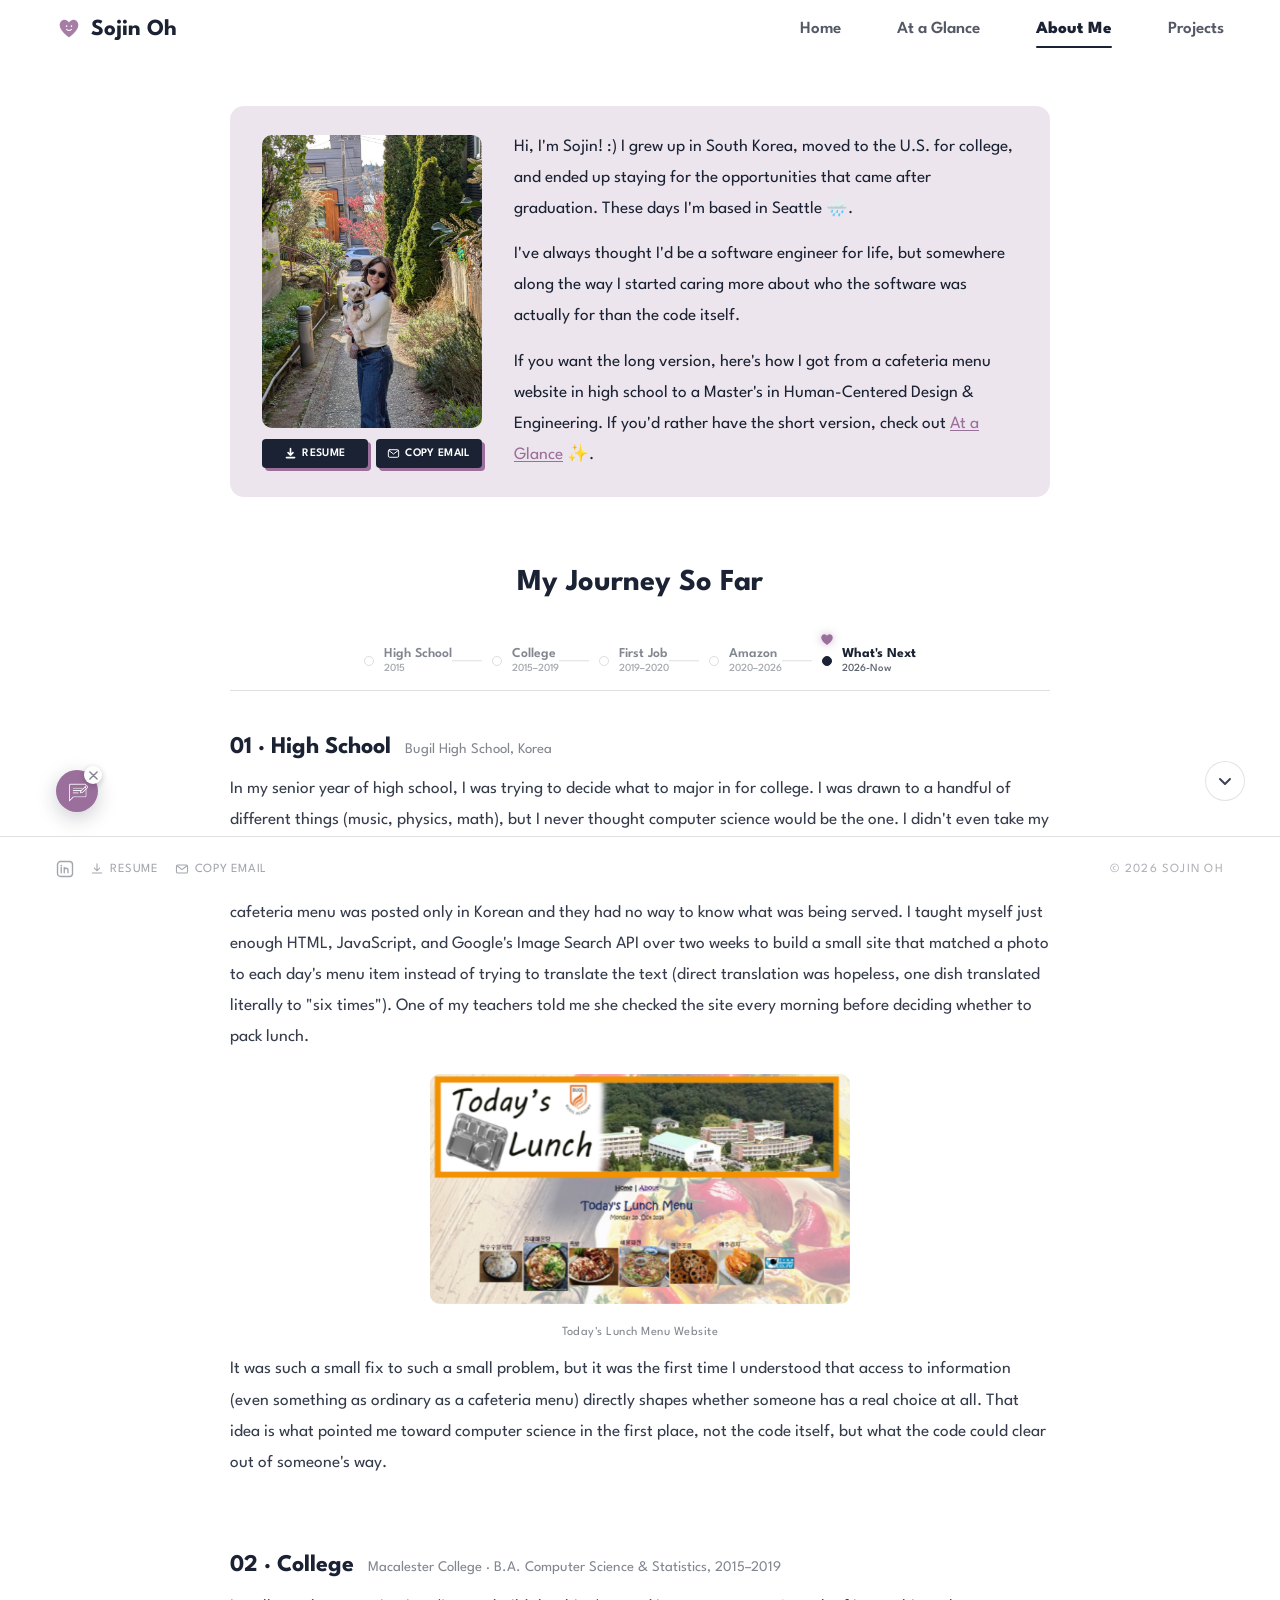
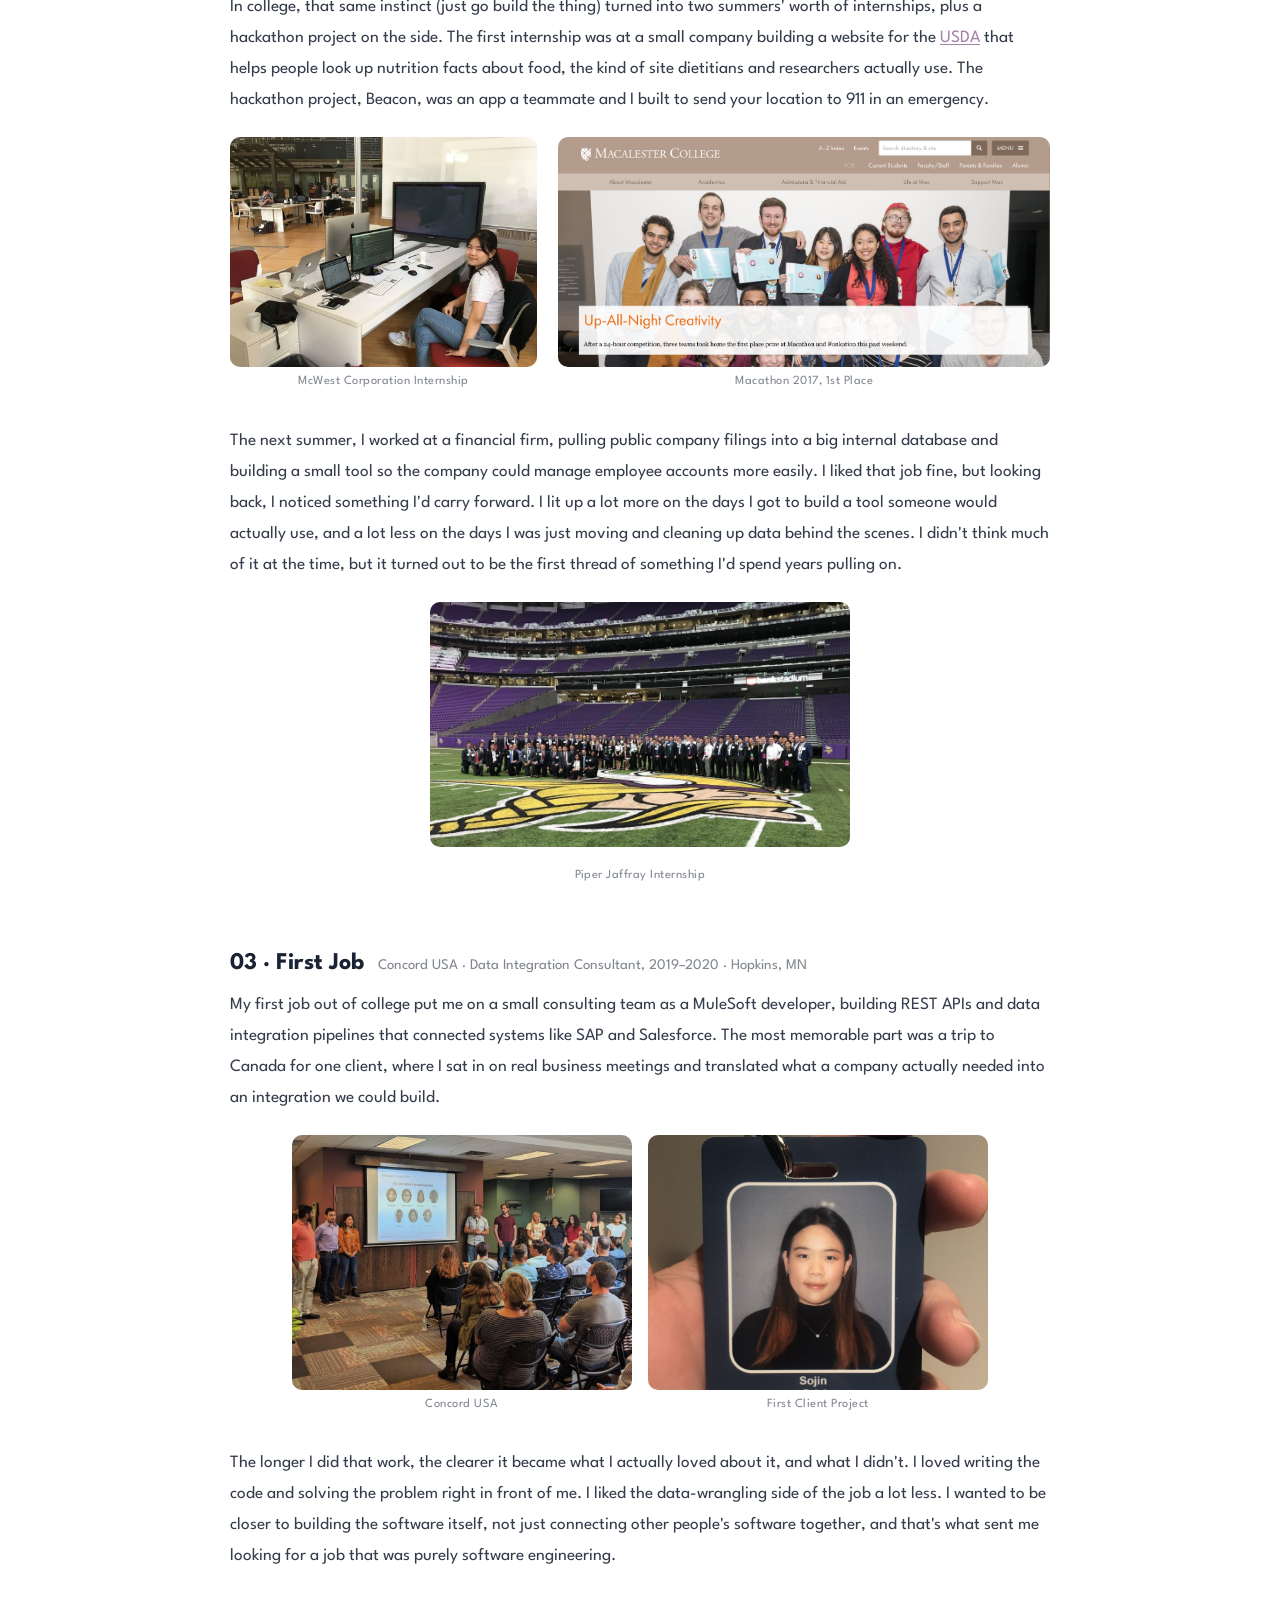
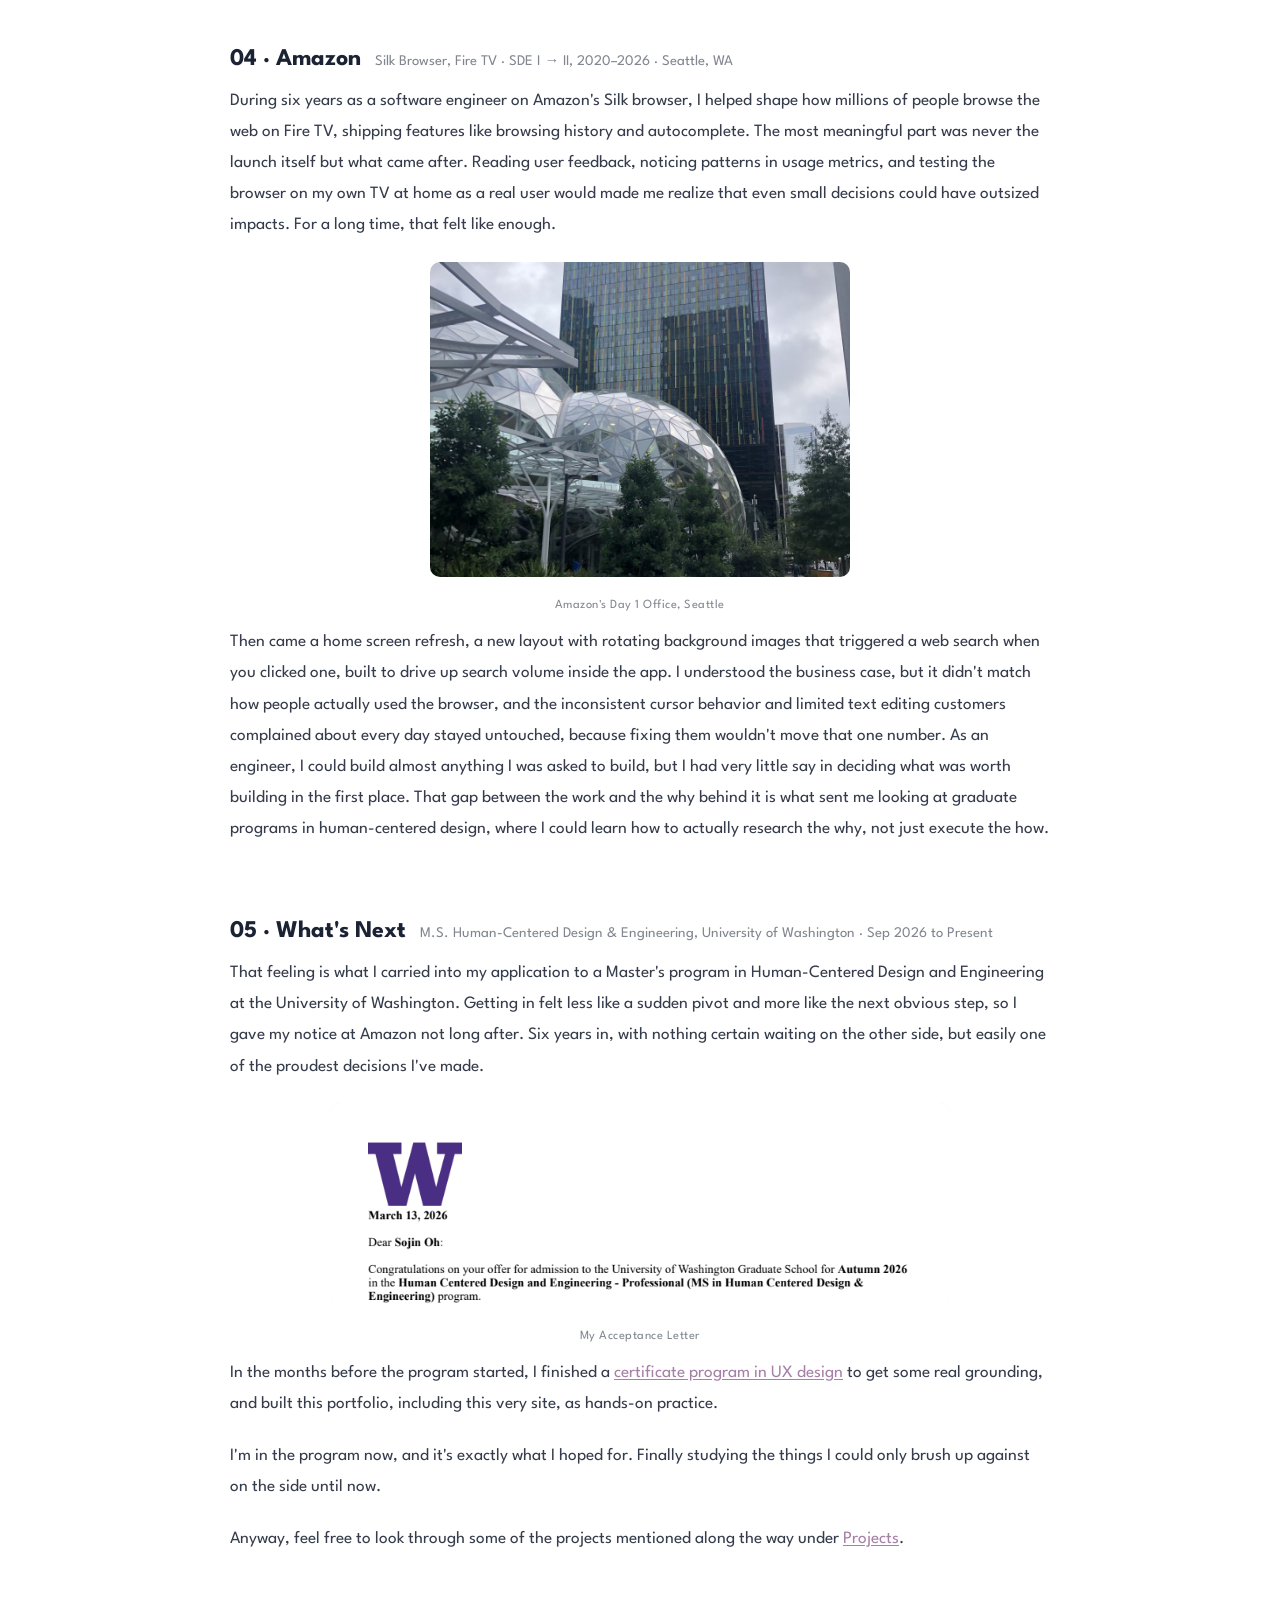
==== commit 9982225f: "Rewrite website case study as a pivot-driven story and stop feedback auto-popup - Rename project to " ====
--- a/about.html
+++ b/about.html
@@ -356,7 +356,7 @@
     <path d="M3 6l5 5 5-5"/>
   </svg>
 </button>
-<script src="js/feedback.js"></script>
+<script src="js/feedback.js?v=2"></script>
 <script src="js/copy-email.js"></script>
 <script src="js/scroll-hint.js"></script>
 </body>
--- a/css/pages.css
+++ b/css/pages.css
@@ -2210,3 +2210,138 @@
 }
 
 .project-gate-error.hidden { display: none; }
+
+/* ── Story case study: chapter jump list, pivots, insights ──── */
+.pd-chapters {
+  background: var(--chip-bg);
+  border-radius: 8px;
+  padding: 1rem 1.2rem;
+  margin: 0.6rem 0 1rem;
+}
+
+.pd-chapters-label,
+.pd-pivot-label,
+.pd-insight-label {
+  font-family: 'League Spartan', sans-serif;
+  font-weight: 700;
+  font-size: 0.75rem;
+  text-transform: uppercase;
+  letter-spacing: 0.1em;
+  color: var(--accent);
+  margin-bottom: 0.5rem;
+}
+
+.pd-chapters ol {
+  margin: 0;
+  padding-left: 1.3rem;
+  columns: 2;
+  column-gap: 2rem;
+}
+
+.pd-chapters li {
+  font-size: 0.95rem;
+  line-height: 1.5;
+  padding: 0.15rem 0;
+  break-inside: avoid;
+  color: var(--muted);
+}
+
+.pd-chapters a {
+  color: var(--text);
+  text-decoration: none;
+  border-bottom: 1px solid var(--border);
+}
+
+.pd-chapters a:hover { border-bottom-color: var(--text); }
+
+@media (max-width: 700px) {
+  .pd-chapters ol { columns: 1; }
+}
+
+.pd-section[data-chapter] { scroll-margin-top: 6rem; }
+
+.pd-chapter-title {
+  font-family: 'League Spartan', sans-serif;
+  font-size: 1.35rem;
+  font-weight: 600;
+  line-height: 1.3;
+  color: var(--text);
+  margin: 0 0 0.4rem;
+}
+
+.pd-pivot {
+  border: 1px solid var(--border);
+  border-left: 3px solid var(--heart-color);
+  border-radius: 0 8px 8px 0;
+  padding: 1rem 1.2rem;
+  margin: 2rem 0;
+}
+
+.pd-pivot .pd-pivot-label { color: var(--heart-color); }
+
+.pd-pivot-row {
+  display: grid;
+  grid-template-columns: 7.5rem 1fr;
+  gap: 1rem;
+  padding: 0.6rem 0;
+  border-top: 1px solid var(--border);
+}
+
+.pd-pivot-row:first-of-type { border-top: none; padding-top: 0.2rem; }
+
+.pd-pivot-key {
+  font-size: 0.82rem;
+  font-weight: 600;
+  text-transform: uppercase;
+  letter-spacing: 0.06em;
+  color: var(--muted);
+  padding-top: 0.15rem;
+}
+
+.pd-pivot-row p {
+  margin: 0;
+  font-size: 0.98rem;
+  line-height: 1.6;
+  color: var(--text);
+}
+
+@media (max-width: 700px) {
+  .pd-pivot-row { grid-template-columns: 1fr; gap: 0.2rem; }
+}
+
+.pd-insight {
+  background: rgba(26, 34, 51, 0.06);
+  border-left: 3px solid var(--accent);
+  border-radius: 0 8px 8px 0;
+  padding: 1rem 1.2rem;
+  margin: 2rem 0;
+}
+
+.pd-insight p {
+  margin: 0;
+  font-size: 1rem;
+  font-weight: 500;
+  line-height: 1.55;
+  color: var(--text);
+}
+
+.pd-fix-label {
+  display: block;
+  font-weight: 600;
+  color: var(--text);
+  margin-bottom: 0.2rem;
+}
+
+.pd-fix-pair { color: var(--muted); }
+.pd-fix-pair strong { color: var(--text); font-weight: 600; }
+
+.pd-fix-shot { margin-top: 0.8rem; }
+
+.pd-fix-shot img {
+  display: block;
+  width: auto;
+  max-width: 100%;
+  border: 1px solid var(--border);
+  border-radius: 6px;
+  cursor: zoom-in;
+}
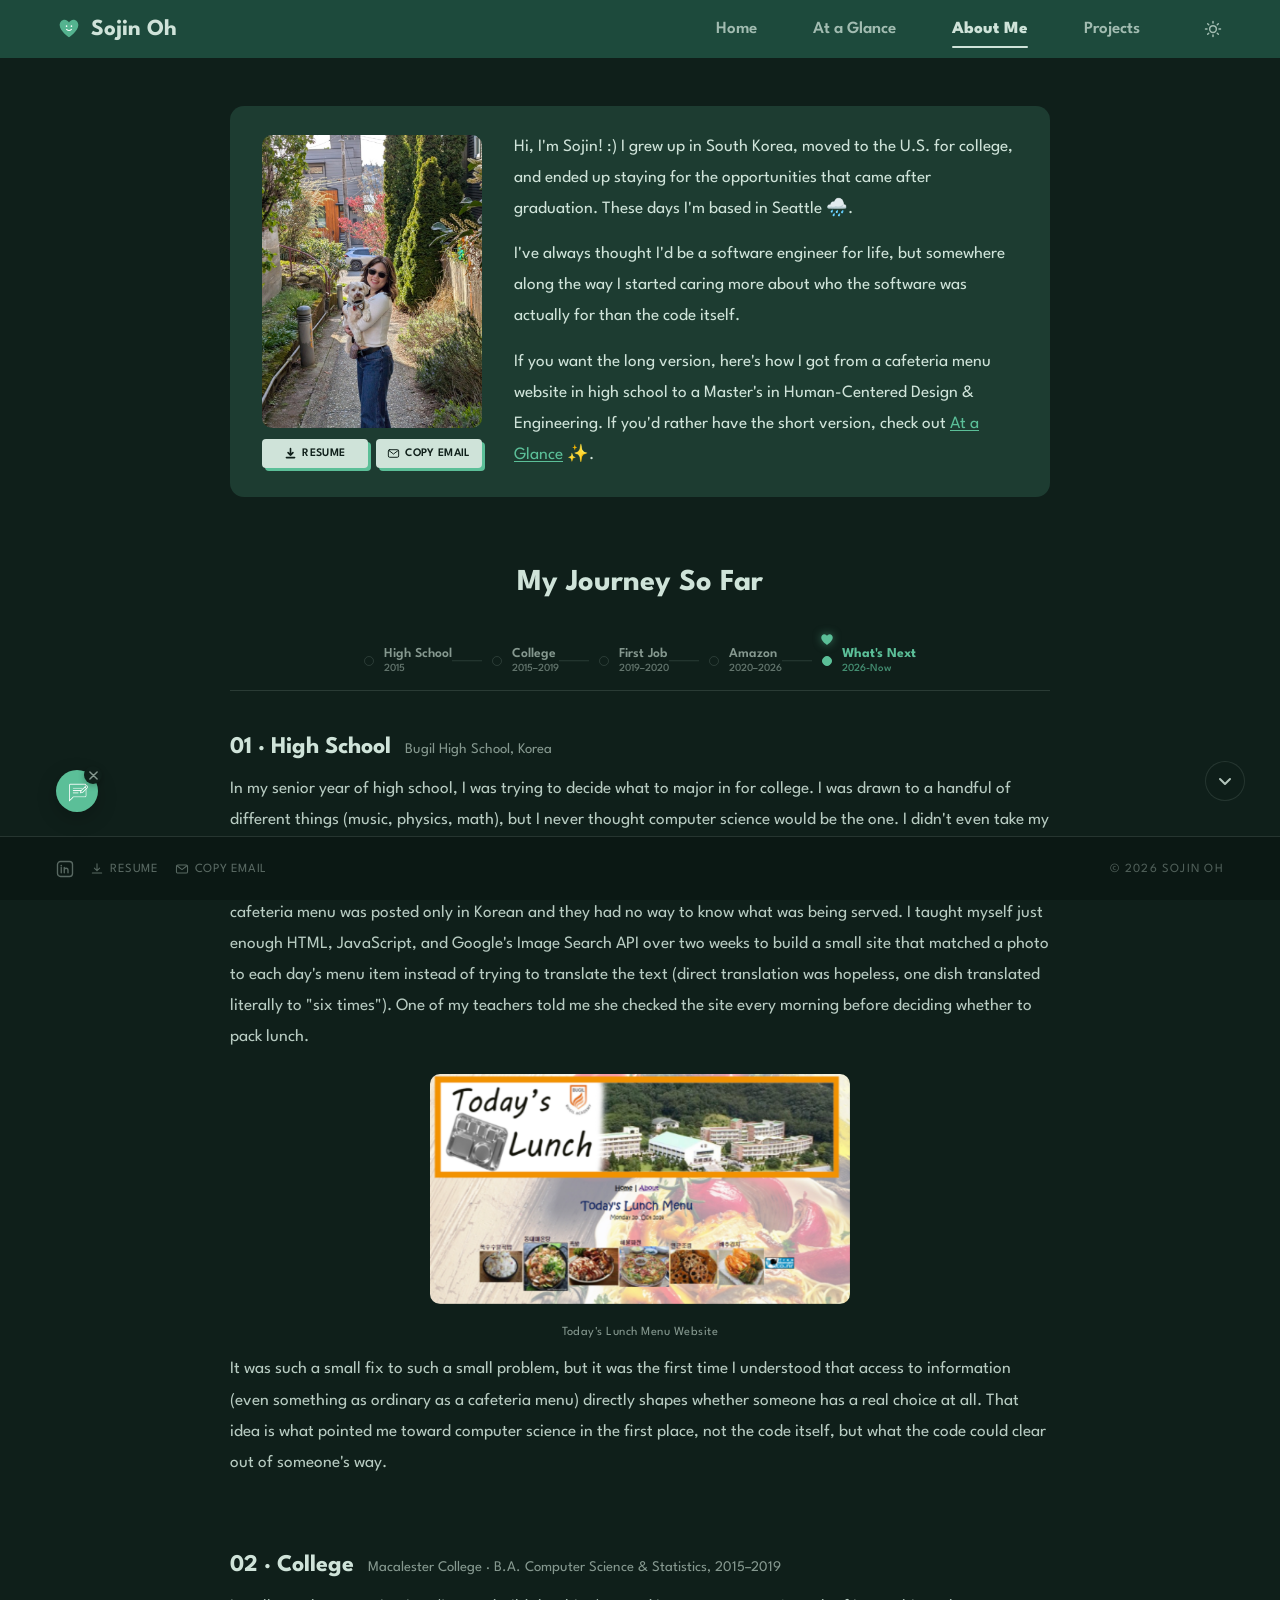
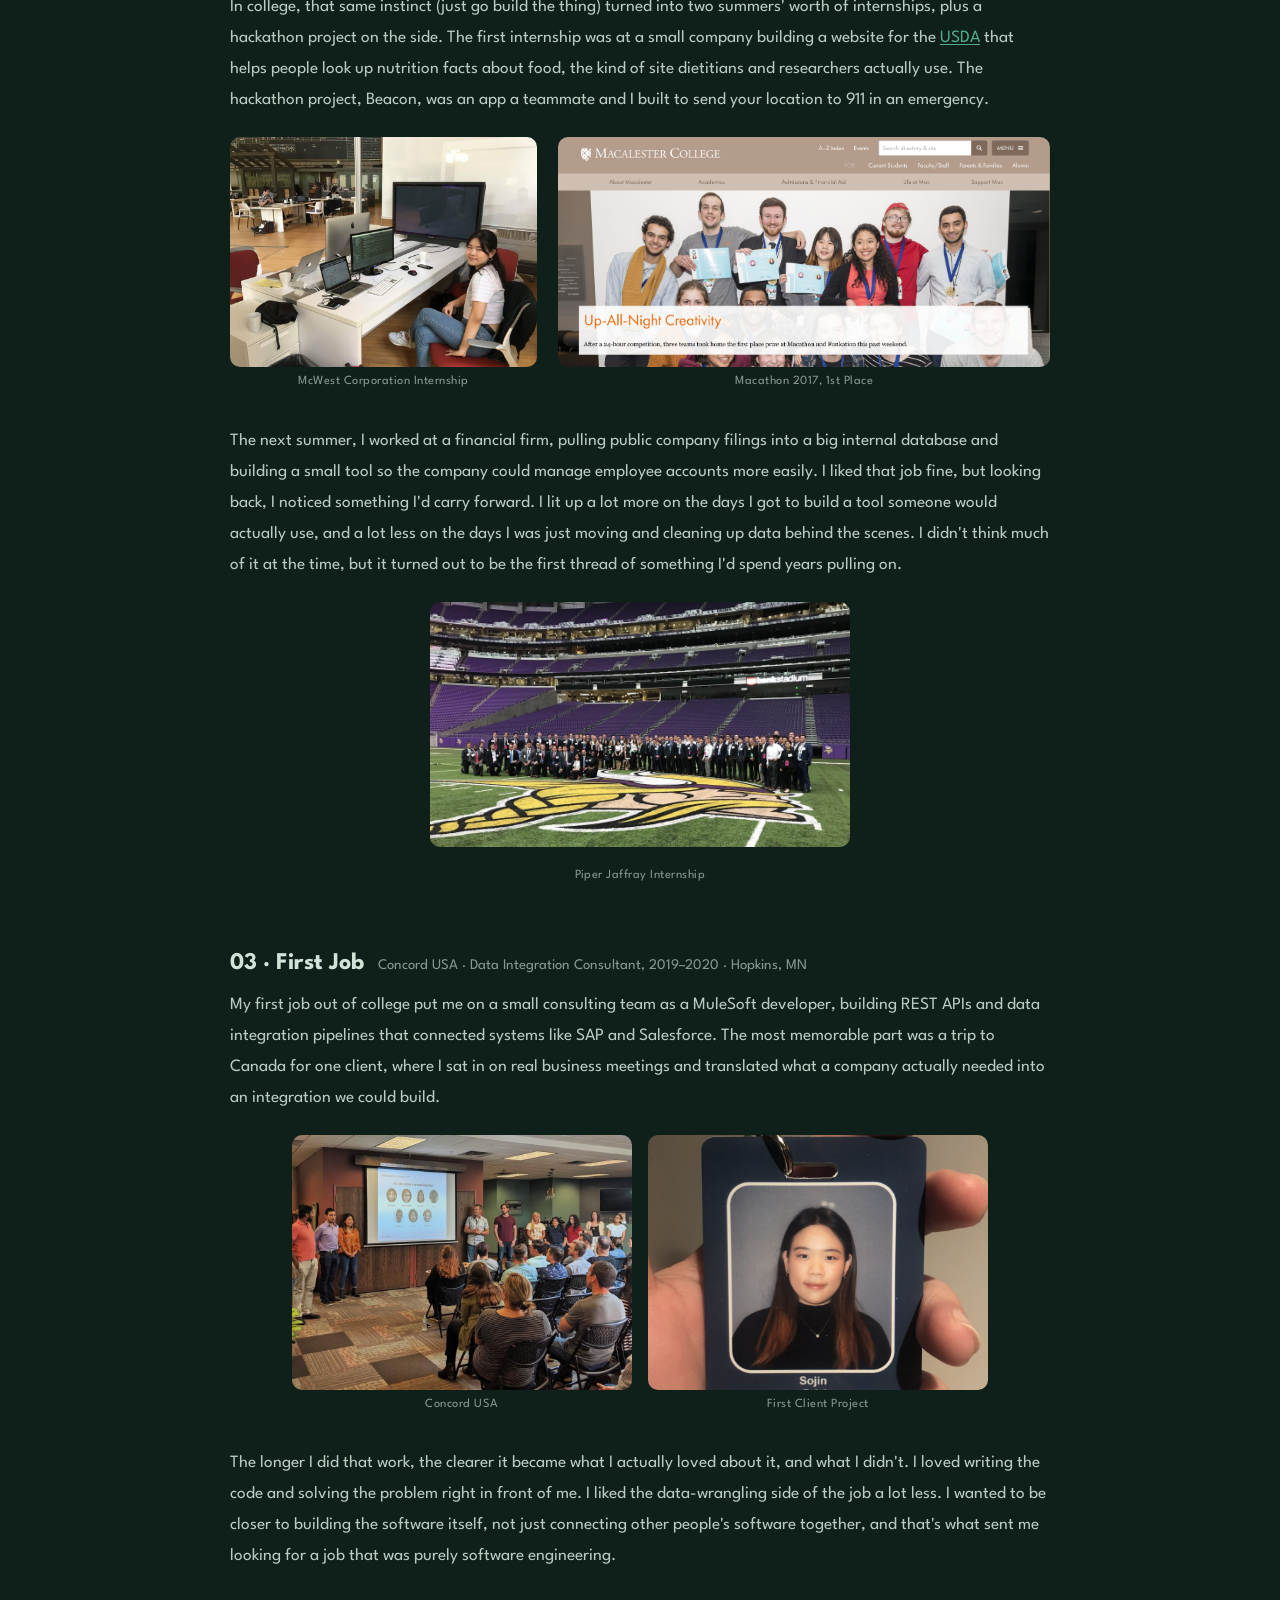
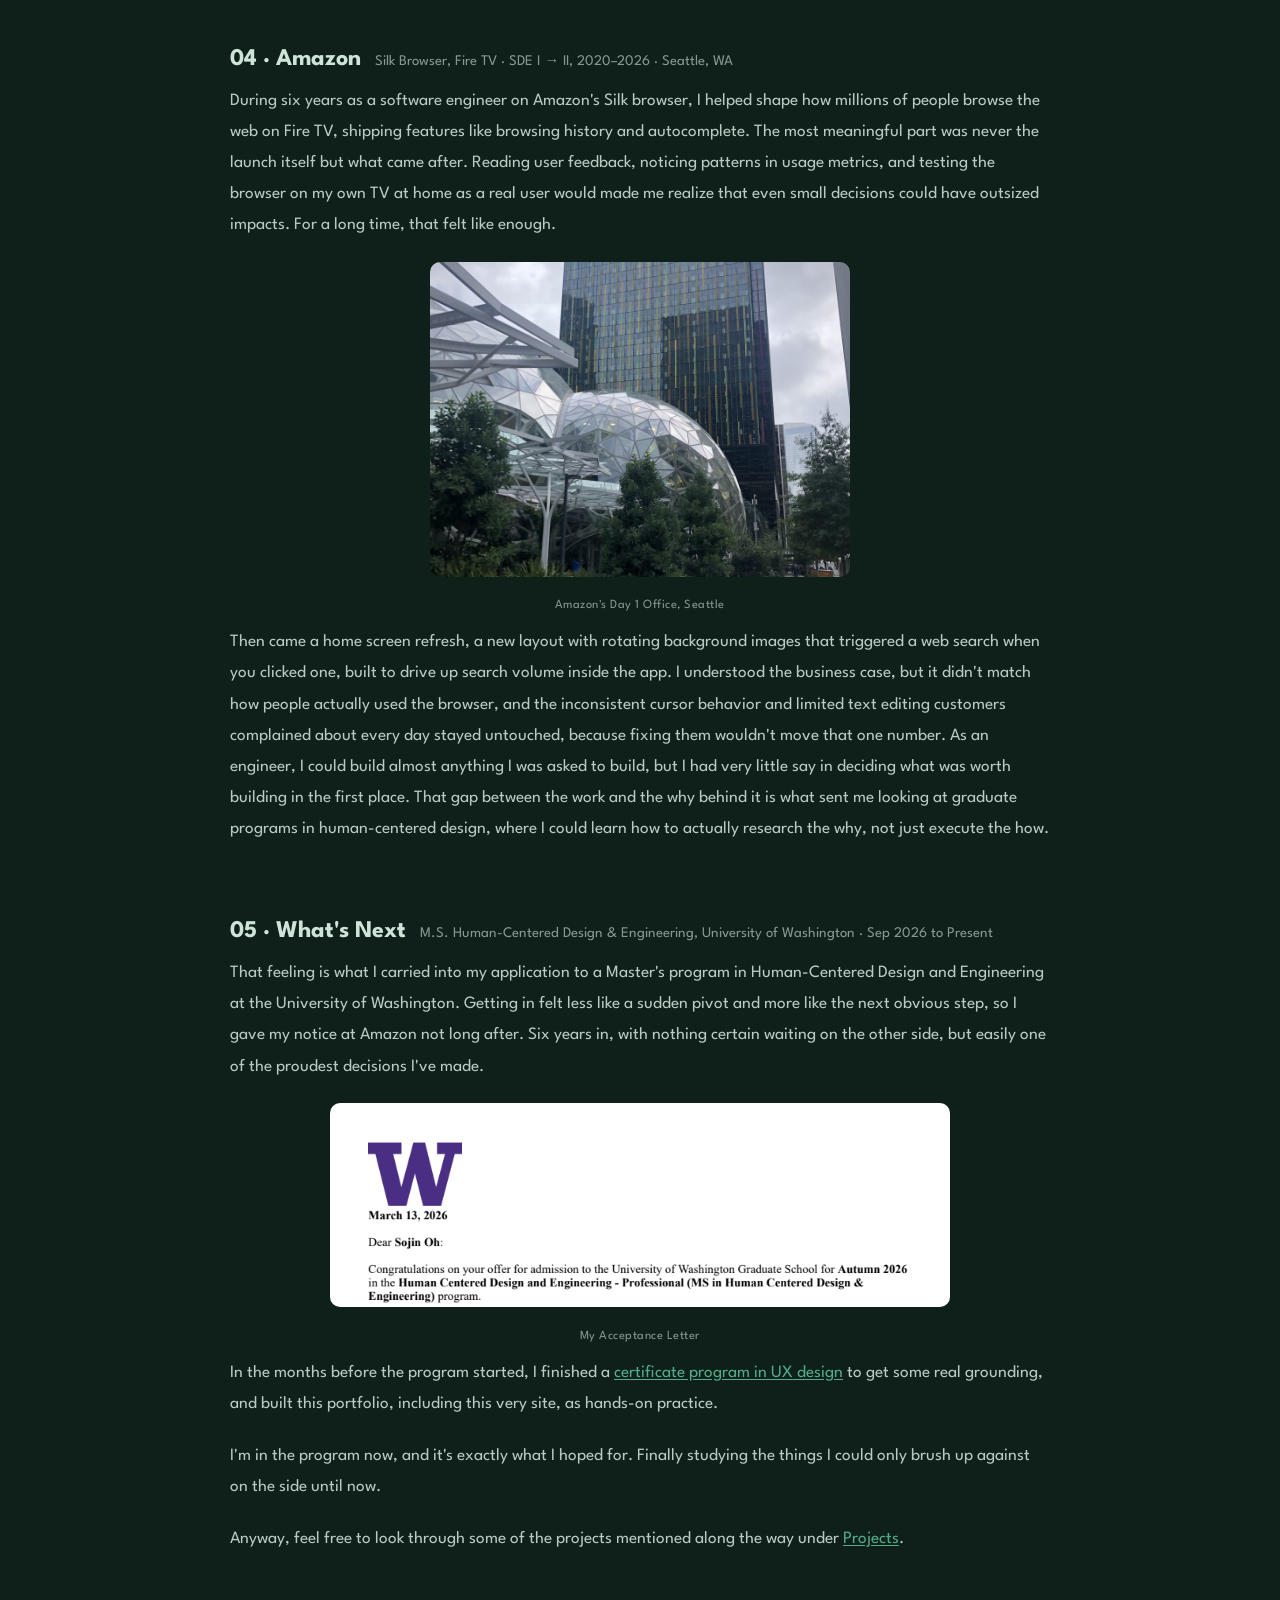
==== commit e057116a: "Add V3-inspired dark mode, handwritten hero, and case study timeline - Dark mode is now the default," ====
--- a/about.html
+++ b/about.html
@@ -15,11 +15,12 @@
   <link rel="preconnect" href="https://fonts.googleapis.com">
   <link rel="preconnect" href="https://fonts.gstatic.com" crossorigin>
   <link href="https://fonts.googleapis.com/css2?family=League+Spartan:wght@400;500;600;700;800&display=swap" rel="stylesheet">
-  <link rel="stylesheet" href="css/base.css?v=1781768619">
+  <script src="js/theme.js?v=2"></script>
+  <link rel="stylesheet" href="css/base.css?v=1781900300">
   <link rel="stylesheet" href="css/nav.css?v=1781768619">
-  <link rel="stylesheet" href="css/cursor.css?v=1781768619">
-  <link rel="stylesheet" href="css/pages.css?v=1781768700">
-  <link rel="stylesheet" href="css/feedback.css?v=1781768619">
+  <link rel="stylesheet" href="css/cursor.css?v=1781900000">
+  <link rel="stylesheet" href="css/pages.css?v=1781900800">
+  <link rel="stylesheet" href="css/feedback.css?v=1781900000">
 </head>
 <body>
 
@@ -358,6 +359,6 @@
 </button>
 <script src="js/feedback.js?v=2"></script>
 <script src="js/copy-email.js"></script>
-<script src="js/scroll-hint.js"></script>
+<script src="js/scroll-hint.js?v=6"></script>
 </body>
 </html>
--- a/css/base.css
+++ b/css/base.css
@@ -11,6 +11,71 @@
   --heart-color:  #9B6F9B;
   --card-elevated: #E6DBE6;
   --chip-bg:      rgba(26, 34, 51, 0.06);
+  --on-accent:    #FFFFFF;
+  --tint:         rgba(26, 34, 51, 0.06);
+  --tint-soft:    rgba(26, 34, 51, 0.04);
+  --shadow-rgb:   26, 34, 51;
+  --warn-text:    #92400E;
+  --footer-bg:    #FFFFFF;
+  --error:        #CC4444;
+  color-scheme: light;
+}
+
+/* ── Dark mode ──────────────────────────────────────────────────
+   Follows the system setting unless the visitor picks one with the
+   nav toggle, which sets data-theme on <html>. */
+@media (prefers-color-scheme: dark) {
+  :root:not([data-theme="light"]) {
+    --bg:           #0F1F1A;
+    --text:         #CFE3D9;
+    --accent:       #5BBF98;
+    --sky:          #152A23;
+    --sky-deep:     #13261F;
+    --nav-bg:       #1D4A3C;
+    --nav-text:     #CFE3D9;
+    --muted:        rgba(207, 227, 217, 0.62);
+    --border:       rgba(207, 227, 217, 0.14);
+    --heart-color:  #5BBF98;
+    --card-elevated: #1F3A30;
+    --chip-bg:      rgba(207, 227, 217, 0.07);
+    --on-accent:    #0F1F1A;
+    --tint:         rgba(207, 227, 217, 0.06);
+    --tint-soft:    rgba(207, 227, 217, 0.04);
+    --shadow-rgb:   0, 0, 0;
+    --warn-text:    #FBBF24;
+    --footer-bg:    #0B1814;
+    --error:        #F07070;
+    color-scheme: dark;
+  }
+}
+
+:root[data-theme="dark"] {
+  --bg:           #0F1F1A;
+  --text:         #CFE3D9;
+  --accent:       #5BBF98;
+  --sky:          #152A23;
+  --sky-deep:     #13261F;
+  --nav-bg:       #1D4A3C;
+  --nav-text:     #CFE3D9;
+  --muted:        rgba(207, 227, 217, 0.62);
+  --border:       rgba(207, 227, 217, 0.14);
+  --heart-color:  #5BBF98;
+  --card-elevated: #1F3A30;
+  --chip-bg:      rgba(207, 227, 217, 0.07);
+  --on-accent:    #0F1F1A;
+  --tint:         rgba(207, 227, 217, 0.06);
+  --tint-soft:    rgba(207, 227, 217, 0.04);
+  --shadow-rgb:   0, 0, 0;
+  --warn-text:    #FBBF24;
+  --footer-bg:    #0B1814;
+  --error:        #F07070;
+  color-scheme: dark;
+}
+
+/* Smooth swap when the toggle is clicked (class added only during the switch) */
+html.theme-switching,
+html.theme-switching * {
+  transition: background-color 0.3s ease, color 0.3s ease, border-color 0.3s ease !important;
 }
 
 * { box-sizing: border-box; margin: 0; padding: 0; outline: none; }
@@ -47,7 +112,7 @@
   bottom: 0;
   left: 0;
   width: 100%;
-  background: var(--nav-bg);
+  background: var(--footer-bg);
   padding: 1.4rem 3.5rem;
   flex-shrink: 0;
   z-index: 10;
@@ -133,7 +198,7 @@
   width: 40px;
   height: 40px;
   border-radius: 50%;
-  background: var(--nav-bg);
+  background: var(--bg);
   border: 1.5px solid var(--border);
   display: flex;
   align-items: center;
@@ -147,6 +212,9 @@
 .scroll-hint:hover { border-color: var(--accent); color: var(--accent); }
 
 .scroll-hint.hidden { opacity: 0; pointer-events: none; }
+
+.scroll-hint svg { flex-shrink: 0; transition: transform 0.3s ease; }
+.scroll-hint.to-top svg { transform: rotate(180deg); }
 
 @media (max-width: 700px) {
   .scroll-hint { right: 1.2rem; bottom: 5.6rem; width: 34px; height: 34px; }
@@ -165,8 +233,54 @@
   -webkit-mask-image: linear-gradient(to right, black 0%, black 88%, transparent 100%);
 }
 #doodle-hover { opacity: 0; }
+
+/* Doodles are drawn on solid white. In dark mode, invert them (hue-rotate
+   keeps the colors close) and use screen so the black backdrop disappears. */
+@media (prefers-color-scheme: dark) {
+  :root:not([data-theme="light"]) .doodle {
+    filter: invert(1) hue-rotate(180deg) brightness(0.85);
+    mix-blend-mode: screen;
+  }
+}
+:root[data-theme="dark"] .doodle {
+  filter: invert(1) hue-rotate(180deg) brightness(0.85);
+  mix-blend-mode: screen;
+}
 body.doodle-reacting #doodle-default { opacity: 0; }
 body.doodle-reacting #doodle-hover   { opacity: 1; }
+/* ── Theme toggle (nav) ──────────────────────────────────────── */
+.theme-toggle {
+  display: flex;
+  align-items: center;
+  justify-content: center;
+  width: 34px;
+  height: 34px;
+  align-self: center;
+  margin: -8px -6px -8px 0;
+  border: none;
+  border-radius: 50%;
+  background: none;
+  color: var(--nav-text);
+  opacity: 0.75;
+  cursor: pointer;
+  transition: opacity 0.2s, background 0.2s, transform 0.2s cubic-bezier(0.34, 1.56, 0.64, 1);
+}
+.theme-toggle:hover { opacity: 1; background: var(--chip-bg); transform: rotate(-15deg); }
+.theme-toggle:focus-visible { outline: 2px solid var(--heart-color); outline-offset: 2px; }
+.theme-toggle .icon-sun { display: none; }
+.theme-toggle .icon-moon { display: block; }
+@media (prefers-color-scheme: dark) {
+  :root:not([data-theme="light"]) .theme-toggle .icon-sun { display: block; }
+  :root:not([data-theme="light"]) .theme-toggle .icon-moon { display: none; }
+}
+:root[data-theme="dark"] .theme-toggle .icon-sun { display: block; }
+:root[data-theme="dark"] .theme-toggle .icon-moon { display: none; }
+
+@media (max-width: 700px) {
+  .theme-toggle { width: 30px; height: 30px; }
+  .theme-toggle svg { width: 16px; height: 16px; }
+}
+
 html { font-size: 16px; }
 @media (max-width: 700px) { html { font-size: 15px; } }
 html, body { height: 100%; }
--- a/css/pages.css
+++ b/css/pages.css
@@ -91,7 +91,7 @@
   font-weight: 600;
   letter-spacing: 0.03em;
   text-transform: uppercase;
-  color: #fff;
+  color: var(--on-accent);
   text-decoration: none;
   cursor: pointer;
   white-space: nowrap;
@@ -391,9 +391,9 @@
 
 .resume-btn:hover {
   background: var(--accent);
-  color: #fff;
+  color: var(--on-accent);
   transform: translateY(-2px);
-  box-shadow: 0 6px 20px rgba(26, 34, 51, 0.25);
+  box-shadow: 0 6px 20px rgba(var(--shadow-rgb), 0.25);
 }
 
 /* ── Experience / Education entries ─────────────────────────── */
@@ -1060,7 +1060,7 @@
   background: var(--nav-bg);
   border-radius: 18px;
   padding: 1.8rem 2rem 2.2rem;
-  box-shadow: 0 16px 48px rgba(26, 34, 51, 0.14);
+  box-shadow: 0 16px 48px rgba(var(--shadow-rgb), 0.14);
   animation: pdAppear 0.22s ease;
 }
 
@@ -1133,7 +1133,7 @@
   border-color: var(--accent);
   color: var(--accent);
   transform: scale(1.08) rotate(90deg);
-  box-shadow: 0 4px 14px rgba(26, 34, 51, 0.12);
+  box-shadow: 0 4px 14px rgba(var(--shadow-rgb), 0.12);
 }
 
 .project-detail-close:active {
@@ -1220,7 +1220,7 @@
 }
 .pd-figure img:hover {
   transform: scale(1.008);
-  box-shadow: 0 6px 20px rgba(26, 34, 51, 0.18);
+  box-shadow: 0 6px 20px rgba(var(--shadow-rgb), 0.18);
 }
 .pd-figure-caption {
   font-size: 0.78rem;
@@ -1293,7 +1293,7 @@
   margin-top: 0.55rem;
   max-width: 100%;
   border-radius: 6px;
-  border: 1px solid var(--color-border, #e5e5e5);
+  border: 1px solid var(--border);
 }
 
 /* ── Result: by-the-numbers strip ────────────────────────────── */
@@ -1548,7 +1548,7 @@
 }
 .pd-image-grid-item img:hover {
   transform: scale(1.015);
-  box-shadow: 0 6px 20px rgba(26, 34, 51, 0.18);
+  box-shadow: 0 6px 20px rgba(var(--shadow-rgb), 0.18);
 }
 
 .pd-image-grid-item figcaption {
@@ -1581,7 +1581,7 @@
 }
 .pd-image-row-item img:hover {
   transform: scale(1.015);
-  box-shadow: 0 6px 20px rgba(26, 34, 51, 0.18);
+  box-shadow: 0 6px 20px rgba(var(--shadow-rgb), 0.18);
 }
 
 .pd-image-row-item figcaption {
@@ -1654,7 +1654,7 @@
   text-align: left;
   padding: 0 0 1.2rem 0;
   margin-bottom: 1.2rem;
-  border-bottom: 1px solid rgba(0, 0, 0, 0.08);
+  border-bottom: 1px solid var(--border);
 }
 
 .glance-profile-photo {
@@ -1729,7 +1729,7 @@
 
 .glance-toc-link.active {
   background: var(--bg);
-  box-shadow: 0 2px 8px rgba(0, 0, 0, 0.1);
+  box-shadow: 0 2px 8px rgba(var(--shadow-rgb), 0.1);
   color: var(--heart-color);
   opacity: 1;
 }
@@ -1750,7 +1750,7 @@
   font-weight: 600;
   letter-spacing: 0.03em;
   text-transform: uppercase;
-  color: #fff;
+  color: var(--on-accent);
   text-decoration: none;
   cursor: pointer;
   box-shadow: 3px 3px 0 var(--heart-color);
@@ -1982,7 +1982,7 @@
   border: 1px dashed rgba(245, 158, 11, 0.45);
   border-radius: 4px;
   padding: 3px 9px;
-  color: #92400e;
+  color: var(--warn-text);
   font-size: 0.82rem;
   font-style: italic;
 }
@@ -1993,7 +1993,7 @@
   font-weight: 500;
   line-height: 1.55;
   color: var(--text);
-  background: rgba(26, 34, 51, 0.06);
+  background: var(--tint);
   border-left: 3px solid var(--accent);
   border-radius: 0 8px 8px 0;
   padding: 1rem 1.2rem;
@@ -2089,7 +2089,7 @@
 .pd-argument-inner .pd-image-row--tiles .pd-image-row-item {
   flex: 1;
   min-width: 0;
-  background: rgba(26, 34, 51, 0.04);
+  background: var(--tint-soft);
   border-radius: 8px;
   display: flex;
   flex-direction: column;
@@ -2178,7 +2178,7 @@
 
 .project-gate-input.gate-shake {
   animation: gate-shake 0.35s ease;
-  border-color: #c44;
+  border-color: var(--error);
 }
 
 @keyframes gate-shake {
@@ -2205,21 +2205,13 @@
 
 .project-gate-error {
   font-size: 0.82rem;
-  color: #c44;
+  color: var(--error);
   margin: 0.65rem 0 0;
 }
 
 .project-gate-error.hidden { display: none; }
 
-/* ── Story case study: chapter jump list, pivots, insights ──── */
-.pd-chapters {
-  background: var(--chip-bg);
-  border-radius: 8px;
-  padding: 1rem 1.2rem;
-  margin: 0.6rem 0 1rem;
-}
-
-.pd-chapters-label,
+/* ── Story case study: pivots, insights ──────────────────────── */
 .pd-pivot-label,
 .pd-insight-label {
   font-family: 'League Spartan', sans-serif;
@@ -2231,34 +2223,65 @@
   margin-bottom: 0.5rem;
 }
 
-.pd-chapters ol {
-  margin: 0;
-  padding-left: 1.3rem;
-  columns: 2;
-  column-gap: 2rem;
-}
-
-.pd-chapters li {
-  font-size: 0.95rem;
-  line-height: 1.5;
-  padding: 0.15rem 0;
-  break-inside: avoid;
-  color: var(--muted);
-}
-
-.pd-chapters a {
-  color: var(--text);
-  text-decoration: none;
-  border-bottom: 1px solid var(--border);
-}
-
-.pd-chapters a:hover { border-bottom-color: var(--text); }
+/* ── Story case study: timeline rail through the chapters ───── */
+.pd-timeline {
+  position: relative;
+  padding-left: 2.2rem;
+  margin-top: 1rem;
+}
+
+.pd-timeline-base,
+.pd-timeline-progress {
+  position: absolute;
+  left: 6px;
+  top: 0;
+  width: 0;
+  pointer-events: none;
+}
+
+.pd-timeline-base { border-left: 2px dashed var(--border); }
+
+.pd-timeline-progress {
+  width: 2px;
+  height: 0;
+  background: var(--heart-color);
+  z-index: 1;
+  animation: timeline-ambient-glow 3.5s ease-in-out infinite;
+}
+
+@media (prefers-reduced-motion: reduce) {
+  .pd-timeline-progress { animation: none; }
+}
+
+.pd-timeline-step { position: relative; margin: 0 0 3.2rem; }
+.pd-timeline-step:last-child { margin-bottom: 1rem; }
+.pd-timeline-step .pd-divider { display: none; }
+.pd-timeline-step .pd-section-body { padding-left: 0; }
+
+.pd-timeline-node {
+  position: absolute;
+  left: -2.2rem;
+  top: 7px;
+  width: 14px;
+  height: 14px;
+  border-radius: 50%;
+  border: 2px solid var(--border);
+  background: var(--bg);
+  z-index: 2;
+  transition: background 0.3s ease, border-color 0.3s ease, transform 0.3s cubic-bezier(0.34, 1.56, 0.64, 1);
+}
+
+.pd-timeline-step.active .pd-timeline-node {
+  background: var(--heart-color);
+  border-color: var(--heart-color);
+  box-shadow: 0 0 6px 1px color-mix(in srgb, var(--heart-color) 55%, transparent);
+  transform: scale(1.2);
+}
 
 @media (max-width: 700px) {
-  .pd-chapters ol { columns: 1; }
-}
-
-.pd-section[data-chapter] { scroll-margin-top: 6rem; }
+  .pd-timeline { padding-left: 1.6rem; }
+  .pd-timeline-node { left: -1.6rem; }
+}
 
 .pd-chapter-title {
   font-family: 'League Spartan', sans-serif;
@@ -2310,7 +2333,7 @@
 }
 
 .pd-insight {
-  background: rgba(26, 34, 51, 0.06);
+  background: var(--tint);
   border-left: 3px solid var(--accent);
   border-radius: 0 8px 8px 0;
   padding: 1rem 1.2rem;
--- a/css/feedback.css
+++ b/css/feedback.css
@@ -21,13 +21,13 @@
   height: 42px;
   border-radius: 50%;
   background: var(--heart-color);
-  color: #fff;
+  color: var(--on-accent);
   border: none;
   display: flex;
   align-items: center;
   justify-content: center;
   cursor: pointer;
-  box-shadow: 0 6px 20px rgba(26, 34, 51, 0.22);
+  box-shadow: 0 6px 20px rgba(var(--shadow-rgb), 0.22);
   transition: transform 0.2s ease;
 }
 
@@ -43,7 +43,7 @@
   border-radius: 50%;
   background: var(--bg);
   border: none;
-  box-shadow: 0 2px 6px rgba(26, 34, 51, 0.25);
+  box-shadow: 0 2px 6px rgba(var(--shadow-rgb), 0.25);
   color: var(--muted);
   display: flex;
   align-items: center;
@@ -56,7 +56,7 @@
 
 .feedback-dismiss:hover, .feedback-dismiss:focus-visible {
   color: var(--accent);
-  box-shadow: 0 2px 8px rgba(26, 34, 51, 0.35);
+  box-shadow: 0 2px 8px rgba(var(--shadow-rgb), 0.35);
 }
 
 .feedback-dismiss.hidden,
@@ -73,7 +73,7 @@
   border: 1px solid var(--border);
   border-radius: 16px;
   padding: 1.2rem 1.2rem 1.1rem;
-  box-shadow: 0 16px 48px rgba(26, 34, 51, 0.22);
+  box-shadow: 0 16px 48px rgba(var(--shadow-rgb), 0.22);
 }
 
 .feedback-card.hidden { display: none; }
@@ -214,7 +214,7 @@
 
 .feedback-submit:not(:disabled) {
   background: var(--accent);
-  color: #fff;
+  color: var(--on-accent);
   cursor: pointer;
 }
 
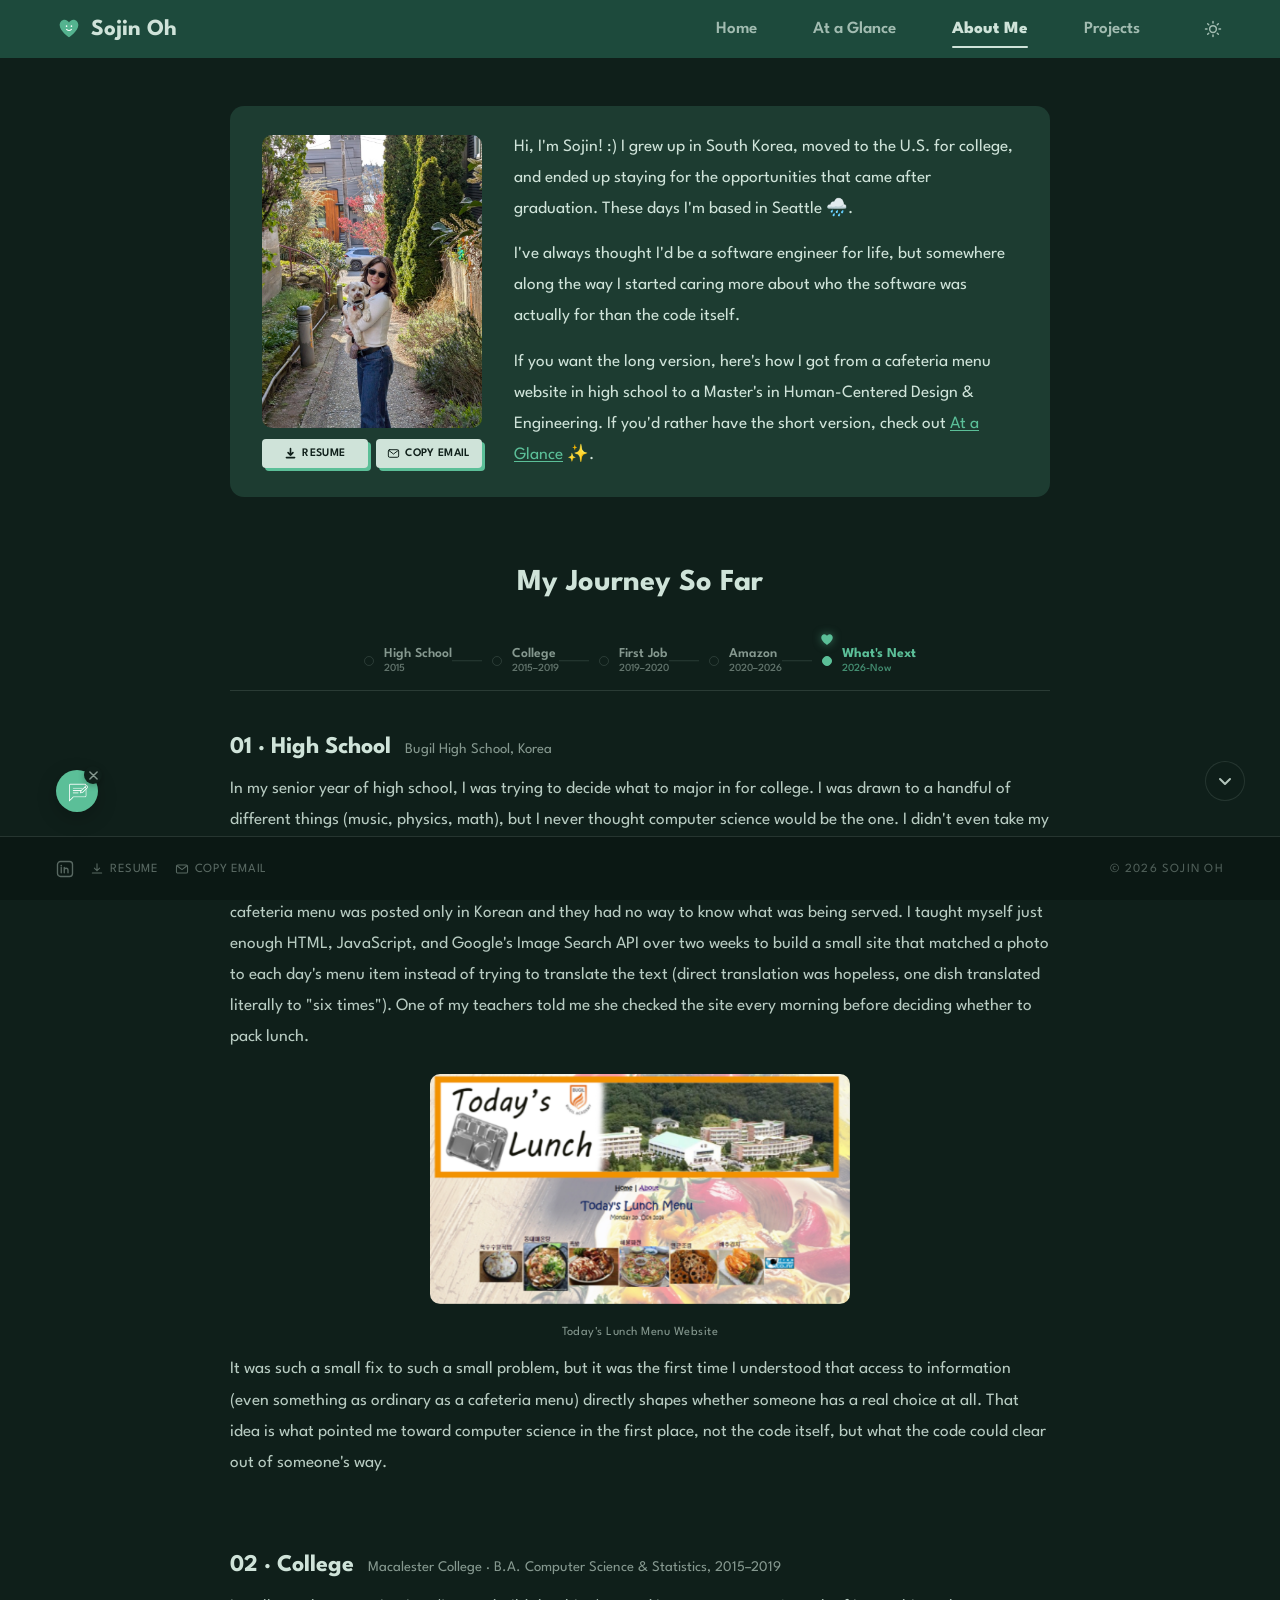
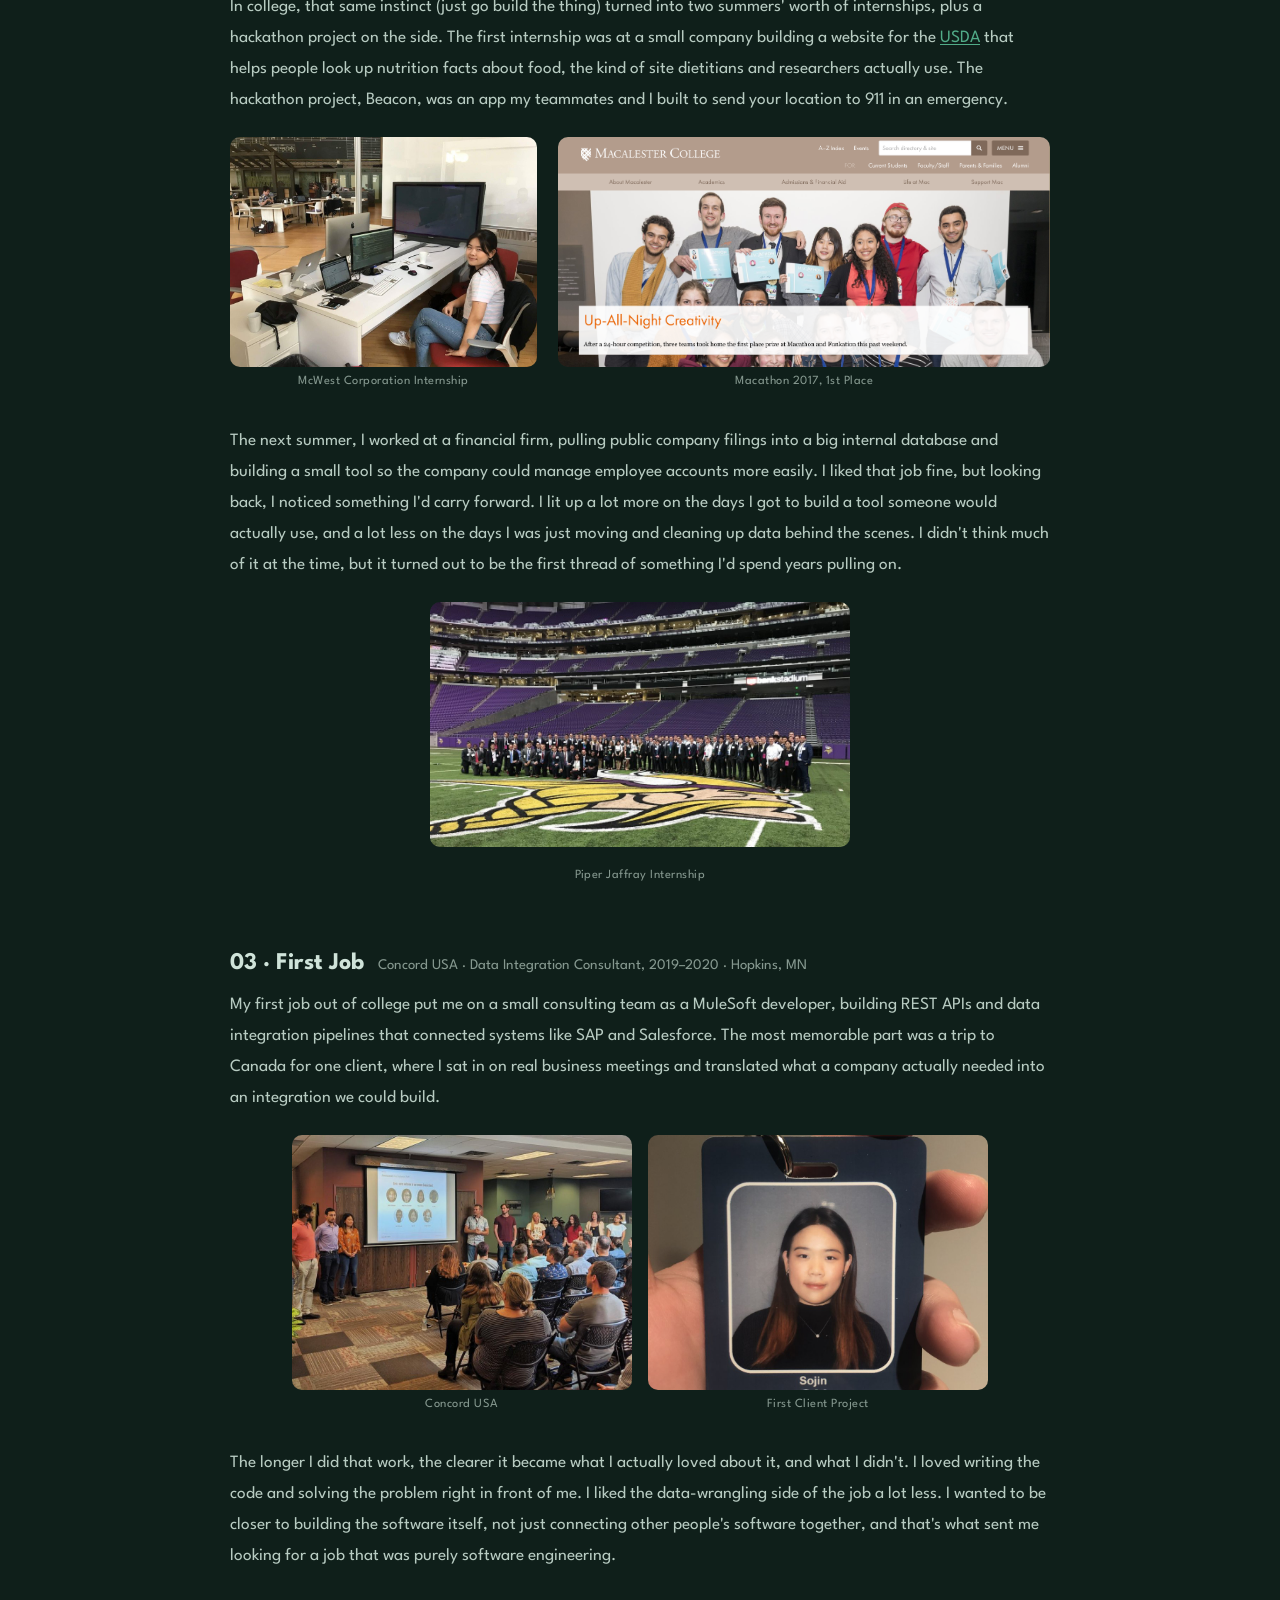
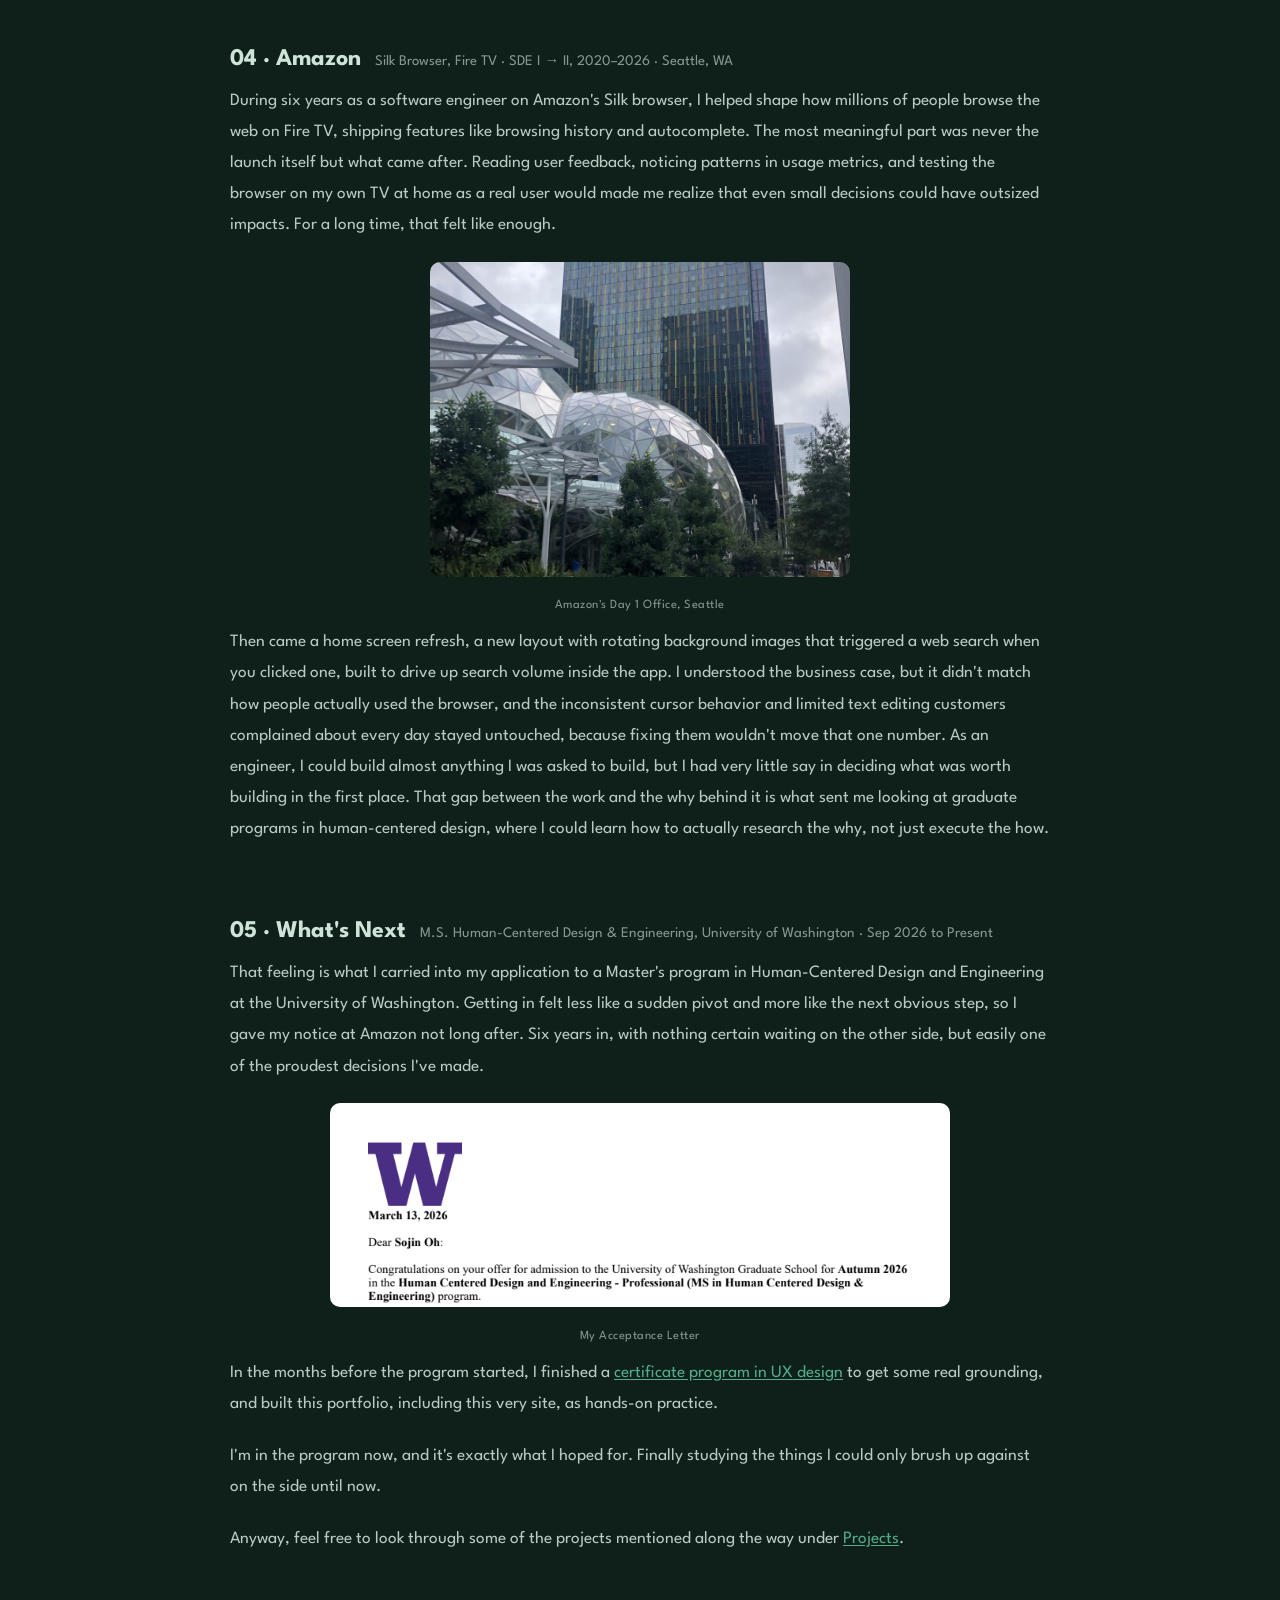
==== commit f97226c0: "Say teammates instead of a teammate for Beacon on About page Co-Authored-By: Claude Opus 5.5 <norepl" ====
--- a/about.html
+++ b/about.html
@@ -19,7 +19,7 @@
   <link rel="stylesheet" href="css/base.css?v=1781900300">
   <link rel="stylesheet" href="css/nav.css?v=1781768619">
   <link rel="stylesheet" href="css/cursor.css?v=1781900000">
-  <link rel="stylesheet" href="css/pages.css?v=1781900800">
+  <link rel="stylesheet" href="css/pages.css?v=1781901100">
   <link rel="stylesheet" href="css/feedback.css?v=1781900000">
 </head>
 <body>
@@ -120,7 +120,7 @@
           <span class="life-stage-label">02 · College</span>
           <span class="life-stage-meta">Macalester College · B.A. Computer Science &amp; Statistics, 2015–2019</span>
         </div>
-        <p class="story-text">In college, that same instinct (just go build the thing) turned into two summers' worth of internships, plus a hackathon project on the side. The first internship was at a small company building a website for the <a href="https://fdc.nal.usda.gov/" target="_blank" rel="noopener">USDA</a> that helps people look up nutrition facts about food, the kind of site dietitians and researchers actually use. The hackathon project, Beacon, was an app a teammate and I built to send your location to 911 in an emergency.</p>
+        <p class="story-text">In college, that same instinct (just go build the thing) turned into two summers' worth of internships, plus a hackathon project on the side. The first internship was at a small company building a website for the <a href="https://fdc.nal.usda.gov/" target="_blank" rel="noopener">USDA</a> that helps people look up nutrition facts about food, the kind of site dietitians and researchers actually use. The hackathon project, Beacon, was an app my teammates and I built to send your location to 911 in an emergency.</p>
         <div class="life-stage-image-row life-stage-image-row--spread">
           <figure class="life-stage-figure">
             <img class="life-stage-image" src="images/college-mcwest.jpg" alt="Sojin at her desk during her internship at McWest Corporation">
--- a/css/pages.css
+++ b/css/pages.css
@@ -1187,14 +1187,16 @@
 
 /* ── Problem: lead statement + supporting line ──────────────── */
 .pd-problem-lead {
-  border-left: 3px solid var(--text);
-  padding: 0.15rem 0 0.15rem 1rem;
-  font-size: 1.1rem;
-  font-style: italic;
-  font-weight: 400;
-  line-height: 1.6;
-  color: var(--text);
-  margin: 0;
+  font-size: 1.9rem;
+  font-weight: 700;
+  line-height: 1.25;
+  letter-spacing: -0.01em;
+  color: var(--accent);
+  margin: 0 0 0.5rem;
+}
+
+@media (max-width: 700px) {
+  .pd-problem-lead { font-size: 1.5rem; }
 }
 
 .pd-problem-sub {
@@ -1323,11 +1325,11 @@
 .pd-stat-num {
   display: block;
   font-family: 'League Spartan', sans-serif;
-  font-weight: 800;
-  font-size: 1.7rem;
-  color: var(--accent);
+  font-weight: 600;
+  font-size: 1.4rem;
+  color: var(--text);
   margin-bottom: 0.3rem;
-  line-height: 1.1;
+  line-height: 1.2;
 }
 
 .pd-stat-caption {
@@ -2227,7 +2229,7 @@
 .pd-timeline {
   position: relative;
   padding-left: 2.2rem;
-  margin-top: 1rem;
+  margin-top: 0.4rem;
 }
 
 .pd-timeline-base,
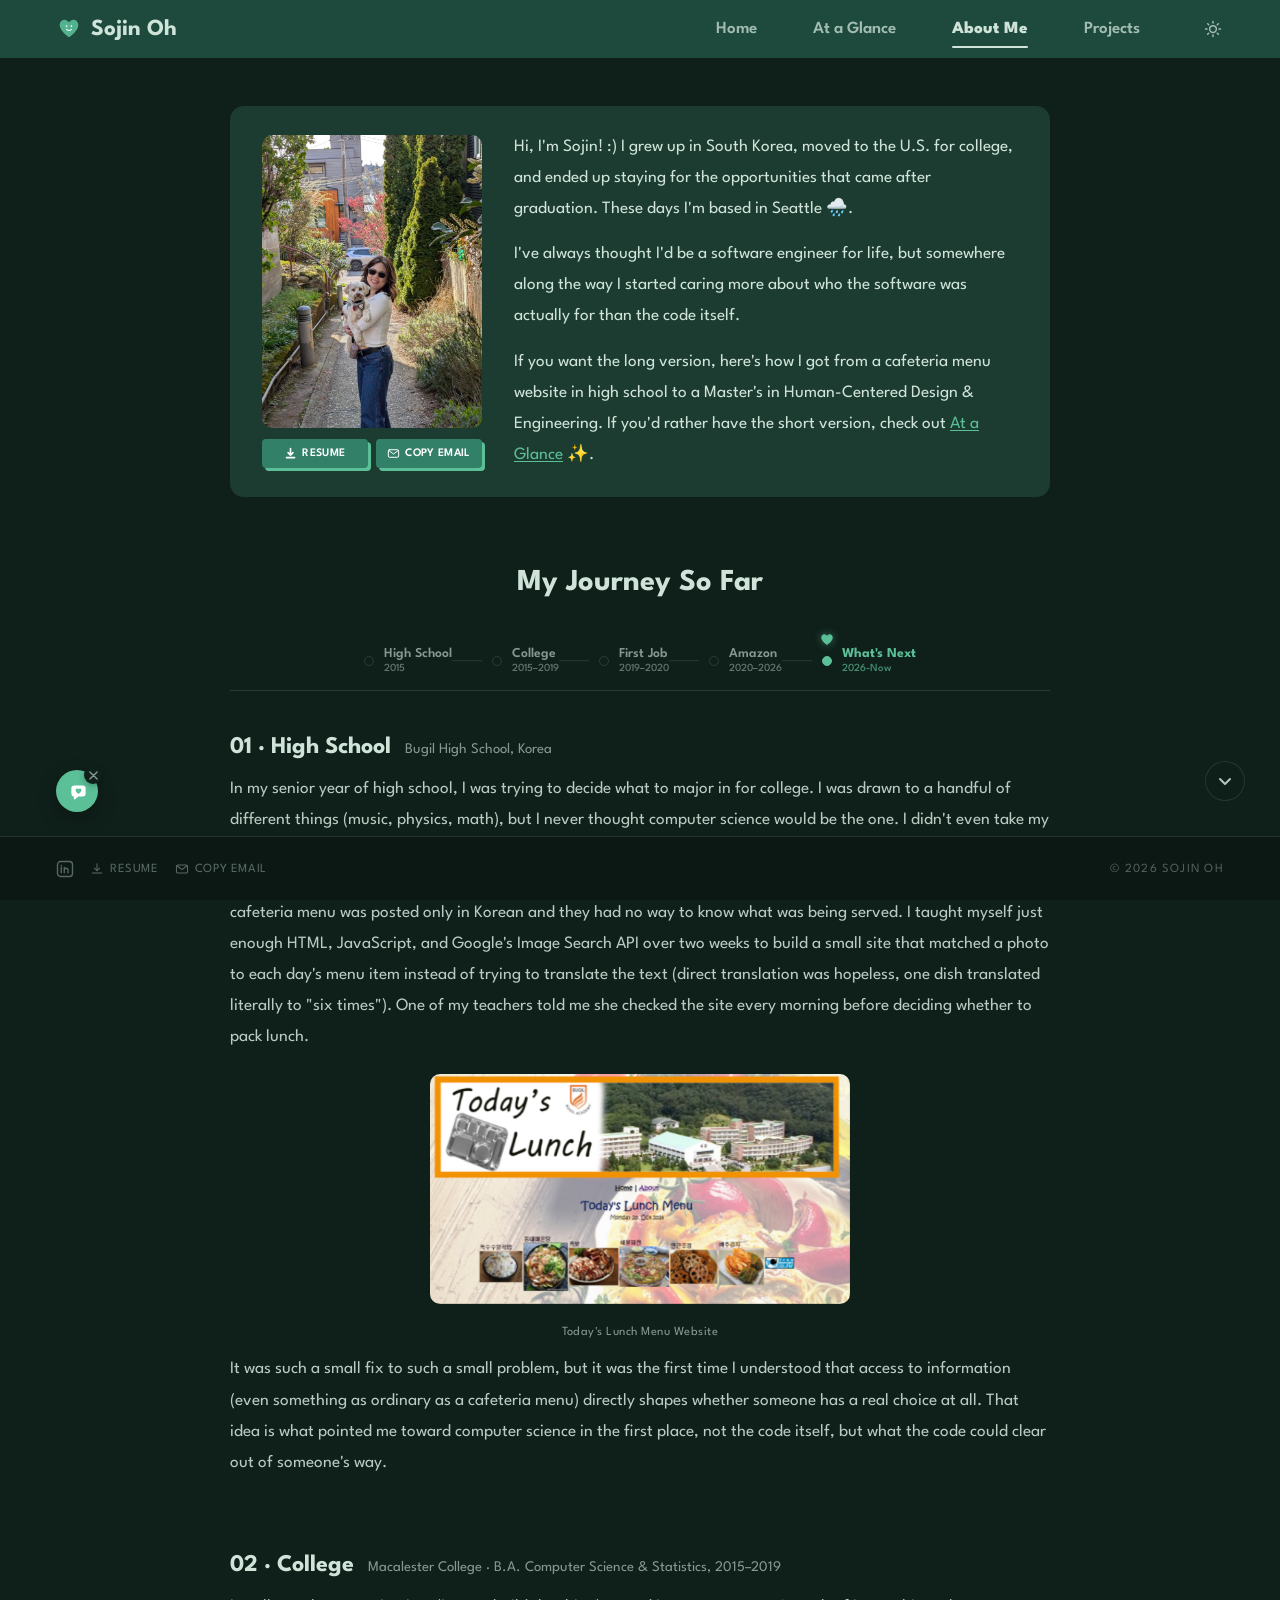
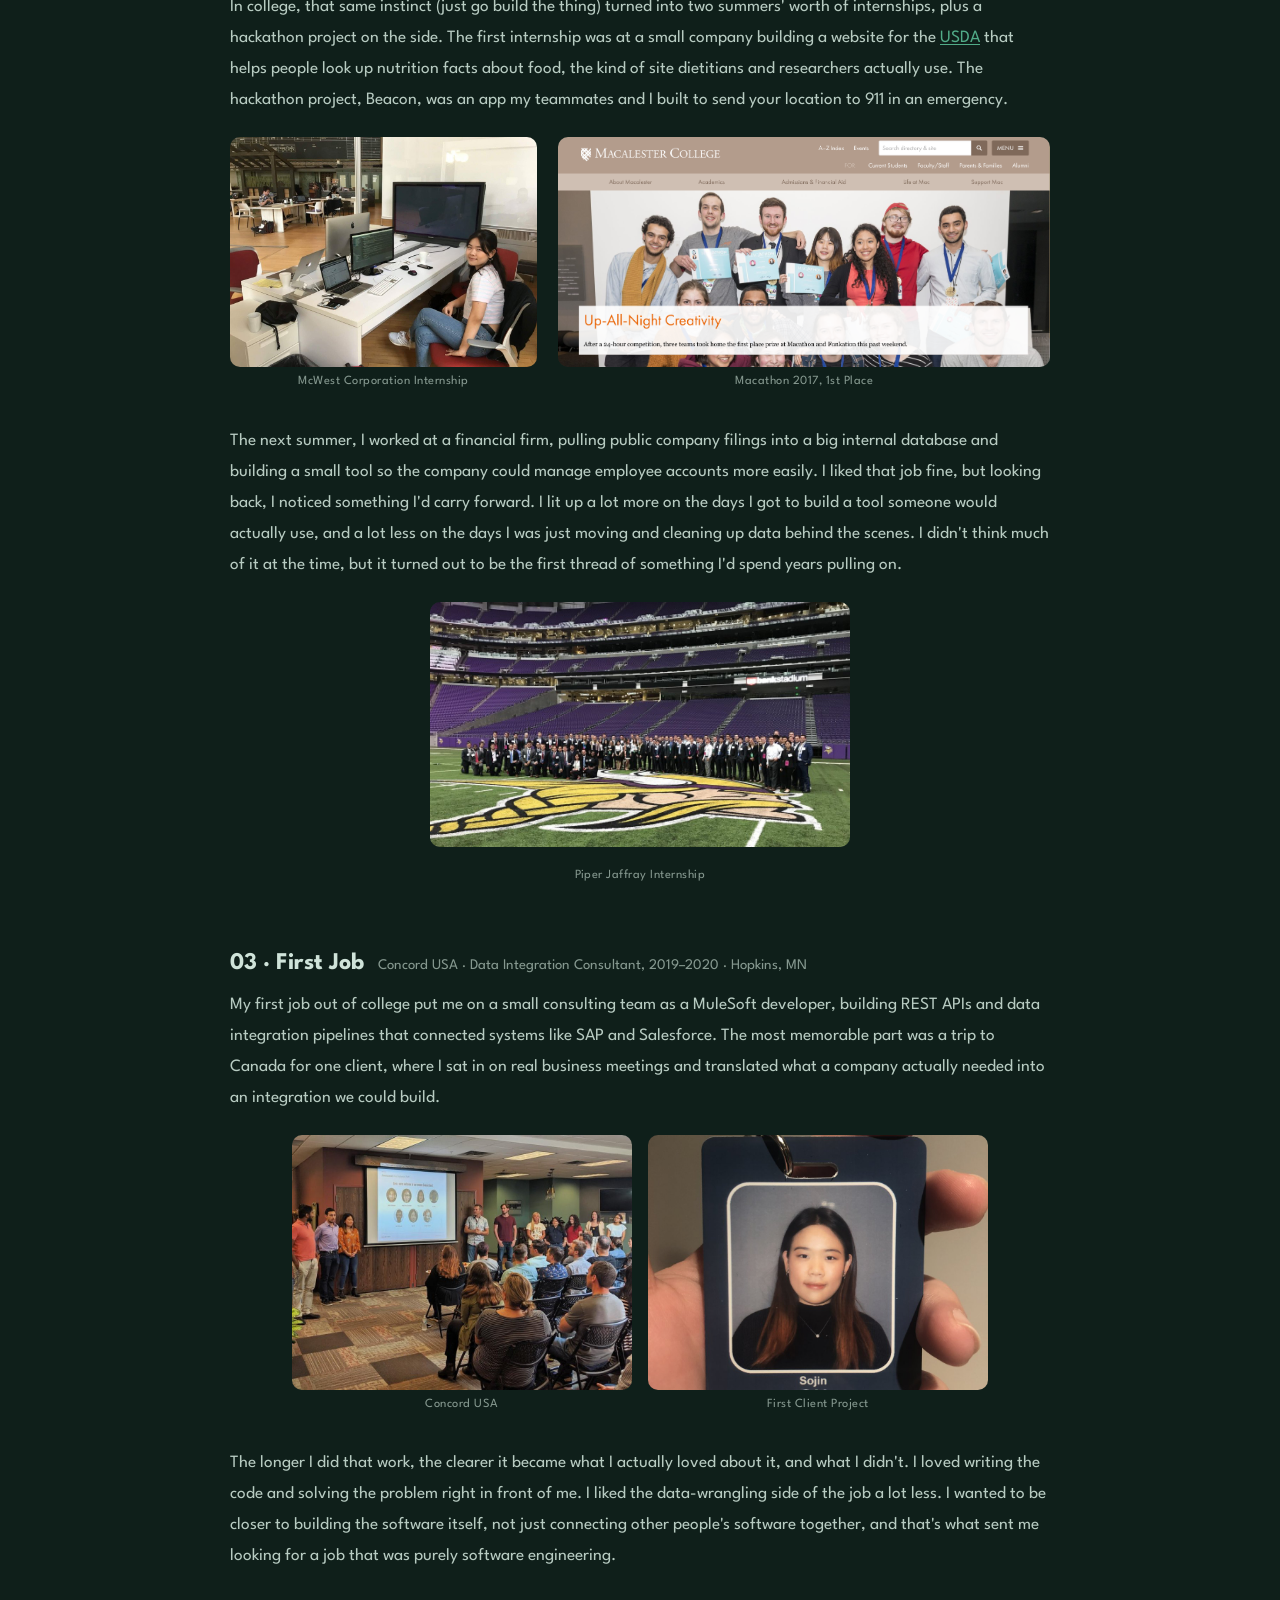
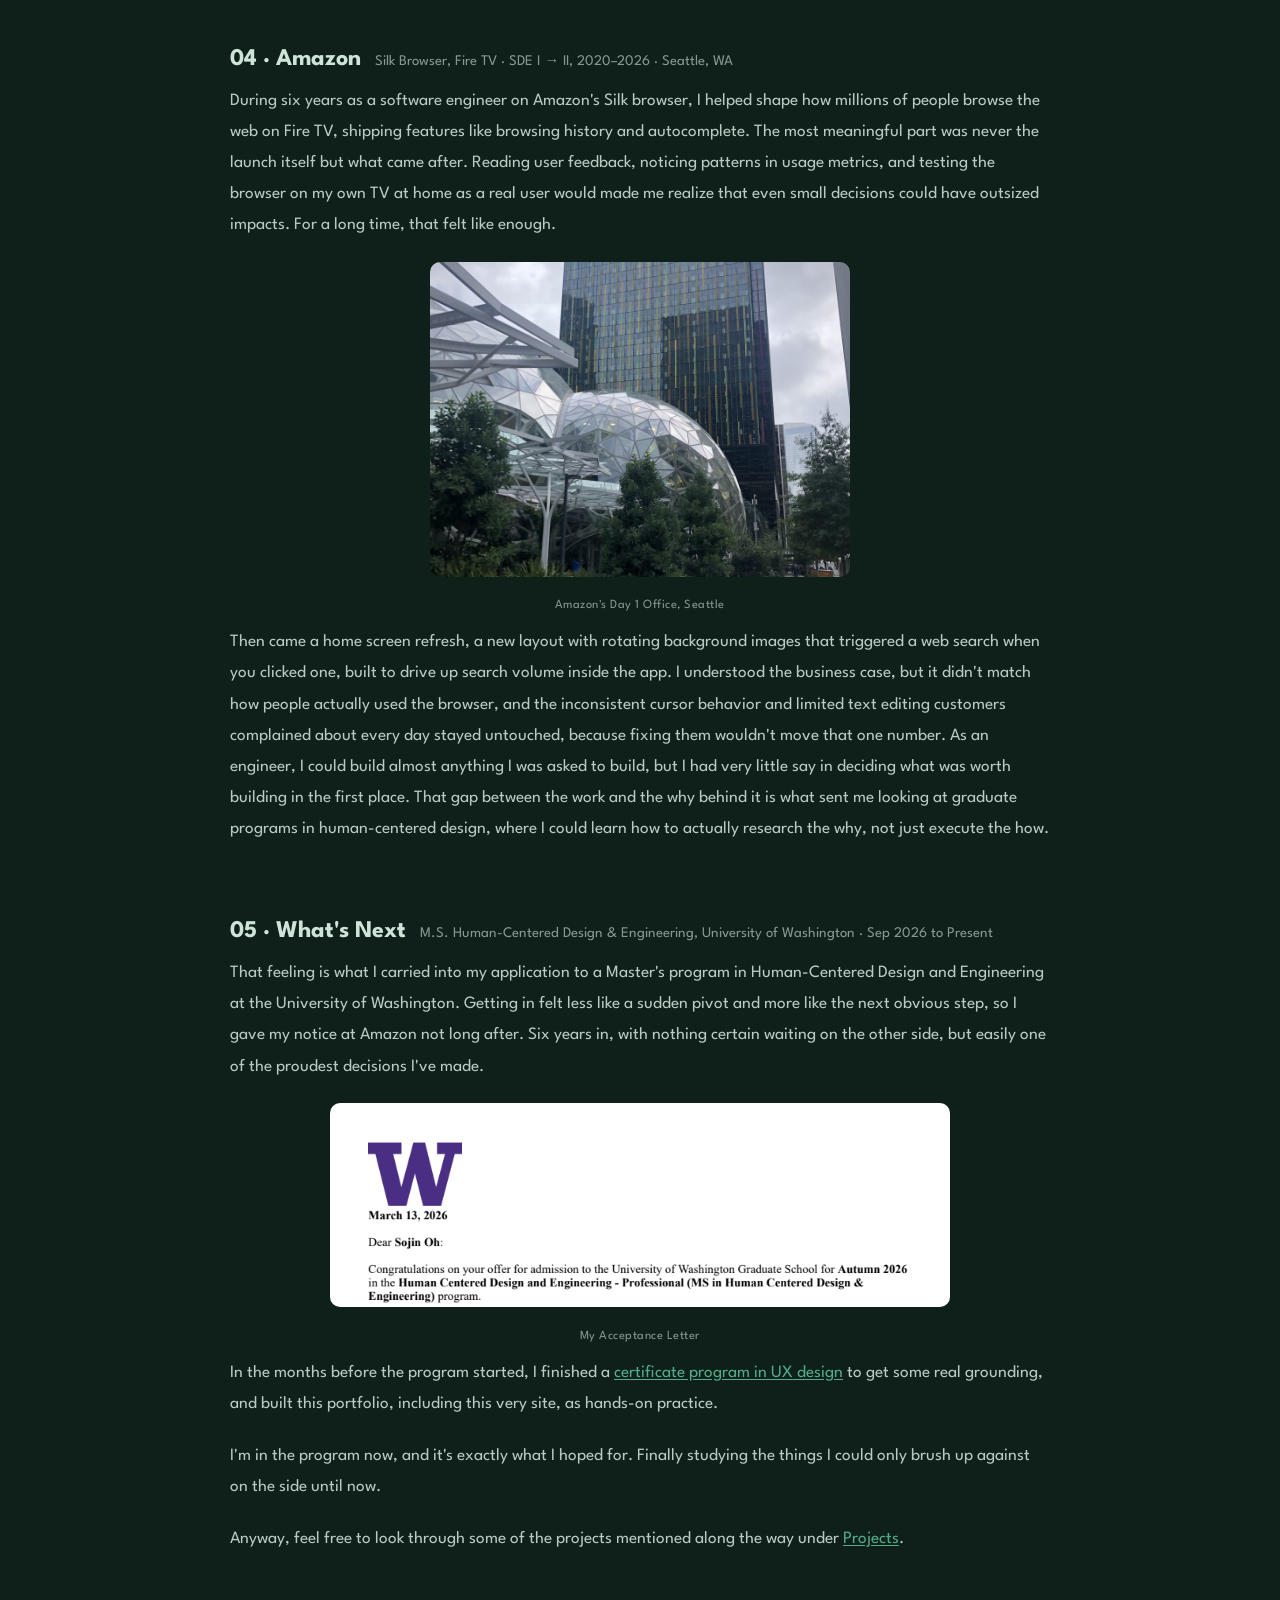
==== commit 455cfa50: "Give filled resume and email buttons a green dark mode color Adds --btn-bg, --btn-text and --btn-sha" ====
--- a/about.html
+++ b/about.html
@@ -16,11 +16,11 @@
   <link rel="preconnect" href="https://fonts.gstatic.com" crossorigin>
   <link href="https://fonts.googleapis.com/css2?family=League+Spartan:wght@400;500;600;700;800&display=swap" rel="stylesheet">
   <script src="js/theme.js?v=2"></script>
-  <link rel="stylesheet" href="css/base.css?v=1781900300">
+  <link rel="stylesheet" href="css/base.css?v=1781900900">
   <link rel="stylesheet" href="css/nav.css?v=1781768619">
   <link rel="stylesheet" href="css/cursor.css?v=1781900000">
-  <link rel="stylesheet" href="css/pages.css?v=1781901100">
-  <link rel="stylesheet" href="css/feedback.css?v=1781900000">
+  <link rel="stylesheet" href="css/pages.css?v=1781901300">
+  <link rel="stylesheet" href="css/feedback.css?v=1781900007">
 </head>
 <body>
 
@@ -194,7 +194,7 @@
 <!-- Feedback bubble -->
 <div class="feedback-toggle-wrap">
   <button class="feedback-toggle hidden" id="feedback-toggle" aria-label="Leave feedback">
-    <img class="feedback-icon" src="images/feedback-icon.png" alt="">
+    <svg class="feedback-icon" viewBox="0 0 24 24" aria-hidden="true"><path fill="currentColor" fill-rule="evenodd" d="M6.5 3h11A3.5 3.5 0 0 1 21 6.5v7a3.5 3.5 0 0 1-3.5 3.5h-5.6l-4.3 3.6c-.65.55-1.6.08-1.6-.76V17A3.5 3.5 0 0 1 3 13.5v-7A3.5 3.5 0 0 1 6.5 3zM12 13.6s-3.6-2.2-3.6-4.6a1.85 1.85 0 0 1 3.6-.8 1.85 1.85 0 0 1 3.6.8c0 2.4-3.6 4.6-3.6 4.6z"/></svg>
   </button>
   <button class="feedback-dismiss" id="feedback-dismiss" aria-label="Hide feedback button">
     <svg width="9" height="9" viewBox="0 0 10 10" fill="none" stroke="currentColor" stroke-width="1.6" stroke-linecap="round">
--- a/css/base.css
+++ b/css/base.css
@@ -12,6 +12,9 @@
   --card-elevated: #E6DBE6;
   --chip-bg:      rgba(26, 34, 51, 0.06);
   --on-accent:    #FFFFFF;
+  --btn-bg:       #1A2233;
+  --btn-text:     #FFFFFF;
+  --btn-shadow:   #9B6F9B;
   --tint:         rgba(26, 34, 51, 0.06);
   --tint-soft:    rgba(26, 34, 51, 0.04);
   --shadow-rgb:   26, 34, 51;
@@ -39,6 +42,9 @@
     --card-elevated: #1F3A30;
     --chip-bg:      rgba(207, 227, 217, 0.07);
     --on-accent:    #0F1F1A;
+  --btn-bg:       #338068;
+  --btn-text:     #FFFFFF;
+  --btn-shadow:   #5BBF98;
     --tint:         rgba(207, 227, 217, 0.06);
     --tint-soft:    rgba(207, 227, 217, 0.04);
     --shadow-rgb:   0, 0, 0;
@@ -63,6 +69,9 @@
   --card-elevated: #1F3A30;
   --chip-bg:      rgba(207, 227, 217, 0.07);
   --on-accent:    #0F1F1A;
+  --btn-bg:       #338068;
+  --btn-text:     #FFFFFF;
+  --btn-shadow:   #5BBF98;
   --tint:         rgba(207, 227, 217, 0.06);
   --tint-soft:    rgba(207, 227, 217, 0.04);
   --shadow-rgb:   0, 0, 0;
--- a/css/pages.css
+++ b/css/pages.css
@@ -85,28 +85,28 @@
   padding: 8px 8px;
   border: none;
   border-radius: 4px;
-  background: var(--text);
+  background: var(--btn-bg);
   font-family: 'League Spartan', sans-serif;
   font-size: 0.72rem;
   font-weight: 600;
   letter-spacing: 0.03em;
   text-transform: uppercase;
-  color: var(--on-accent);
+  color: var(--btn-text);
   text-decoration: none;
   cursor: pointer;
   white-space: nowrap;
-  box-shadow: 3px 3px 0 var(--heart-color);
+  box-shadow: 3px 3px 0 var(--btn-shadow);
   transition: transform 0.15s ease, box-shadow 0.15s ease;
 }
 
 .intro-cta-btn:hover {
   transform: translate(-2px, -2px);
-  box-shadow: 5px 5px 0 var(--heart-color);
+  box-shadow: 5px 5px 0 var(--btn-shadow);
 }
 
 .intro-cta-btn:active, .intro-cta-btn.copied {
   transform: translate(0, 0);
-  box-shadow: 1px 1px 0 var(--heart-color);
+  box-shadow: 1px 1px 0 var(--btn-shadow);
 }
 
 .intro-text-group {
@@ -1746,27 +1746,27 @@
   padding: 10px 12px;
   border: none;
   border-radius: 4px;
-  background: var(--text);
+  background: var(--btn-bg);
   font-family: 'League Spartan', sans-serif;
   font-size: 0.78rem;
   font-weight: 600;
   letter-spacing: 0.03em;
   text-transform: uppercase;
-  color: var(--on-accent);
+  color: var(--btn-text);
   text-decoration: none;
   cursor: pointer;
-  box-shadow: 3px 3px 0 var(--heart-color);
+  box-shadow: 3px 3px 0 var(--btn-shadow);
   transition: transform 0.15s ease, box-shadow 0.15s ease;
 }
 
 .glance-resume-btn:hover {
   transform: translate(-2px, -2px);
-  box-shadow: 5px 5px 0 var(--heart-color);
+  box-shadow: 5px 5px 0 var(--btn-shadow);
 }
 
 .glance-resume-btn:active {
   transform: translate(0, 0);
-  box-shadow: 1px 1px 0 var(--heart-color);
+  box-shadow: 1px 1px 0 var(--btn-shadow);
 }
 
 .glance-toc-mobile { display: none; }
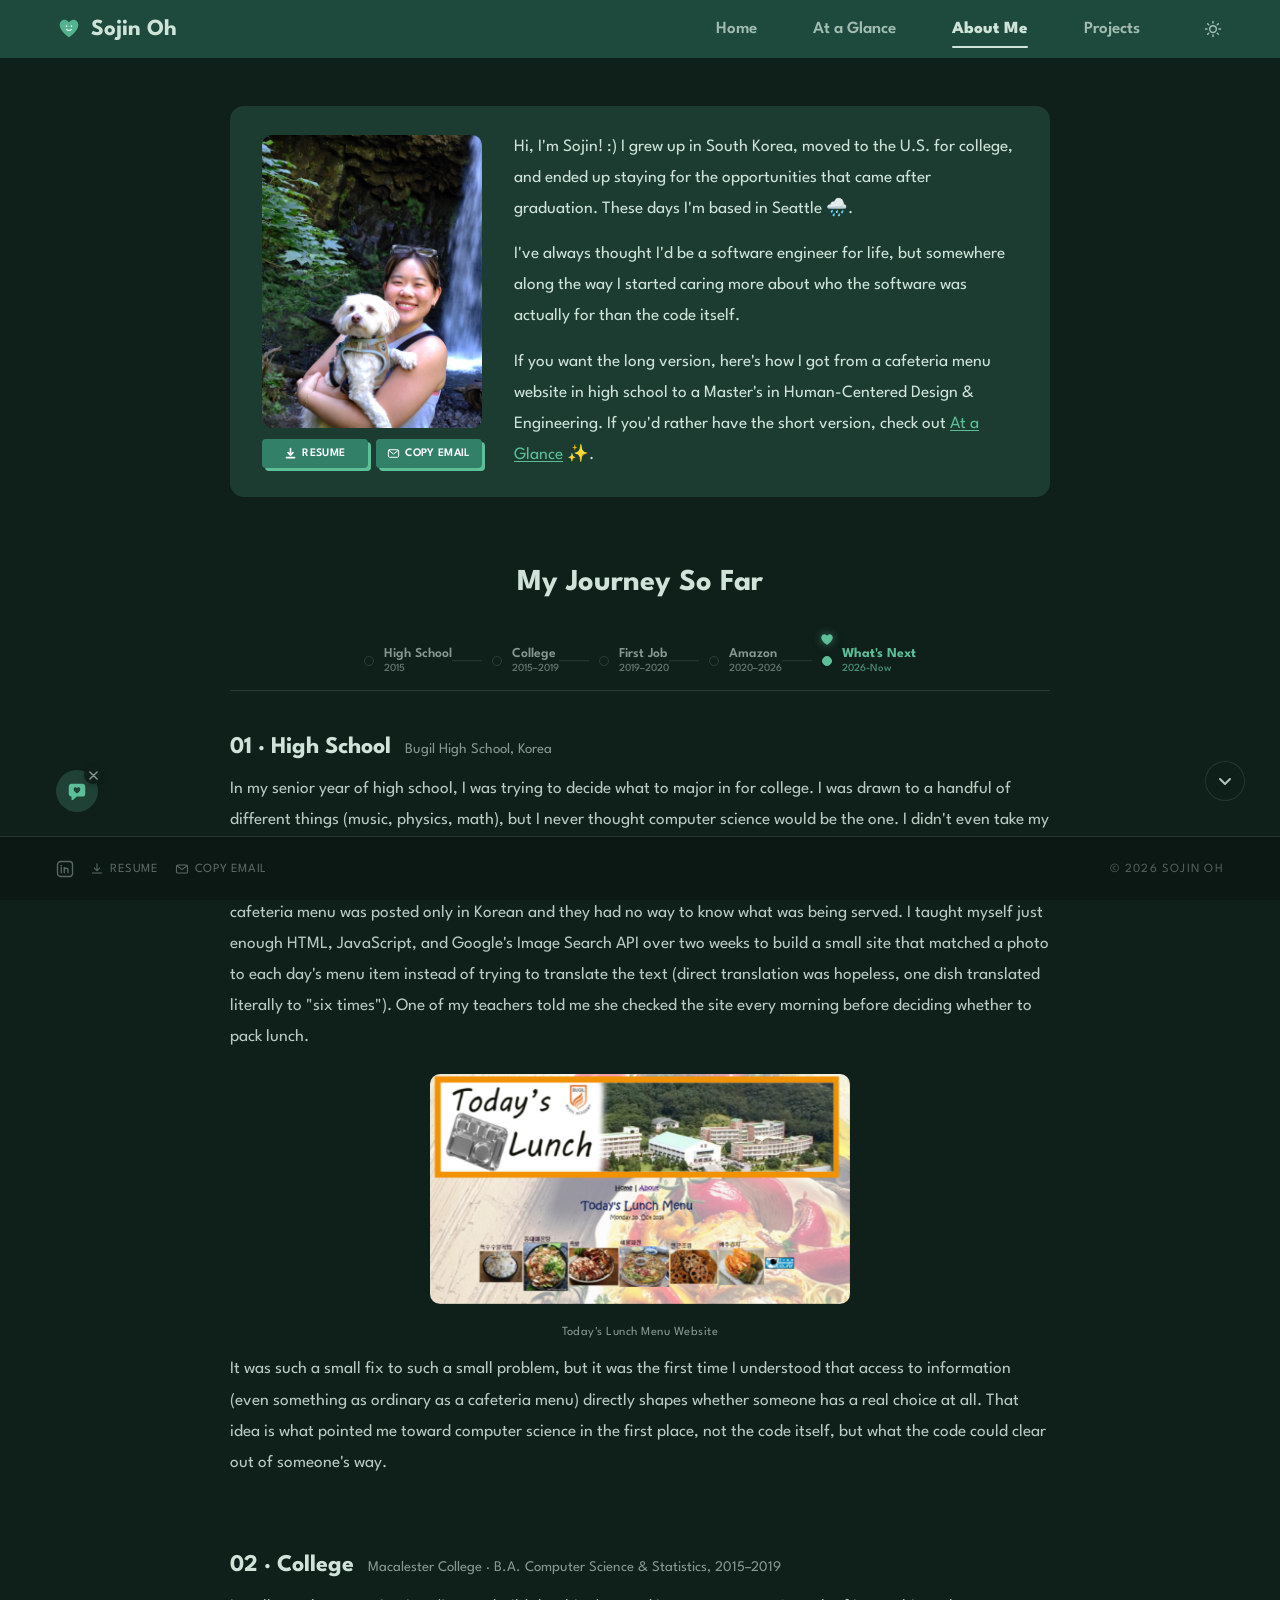
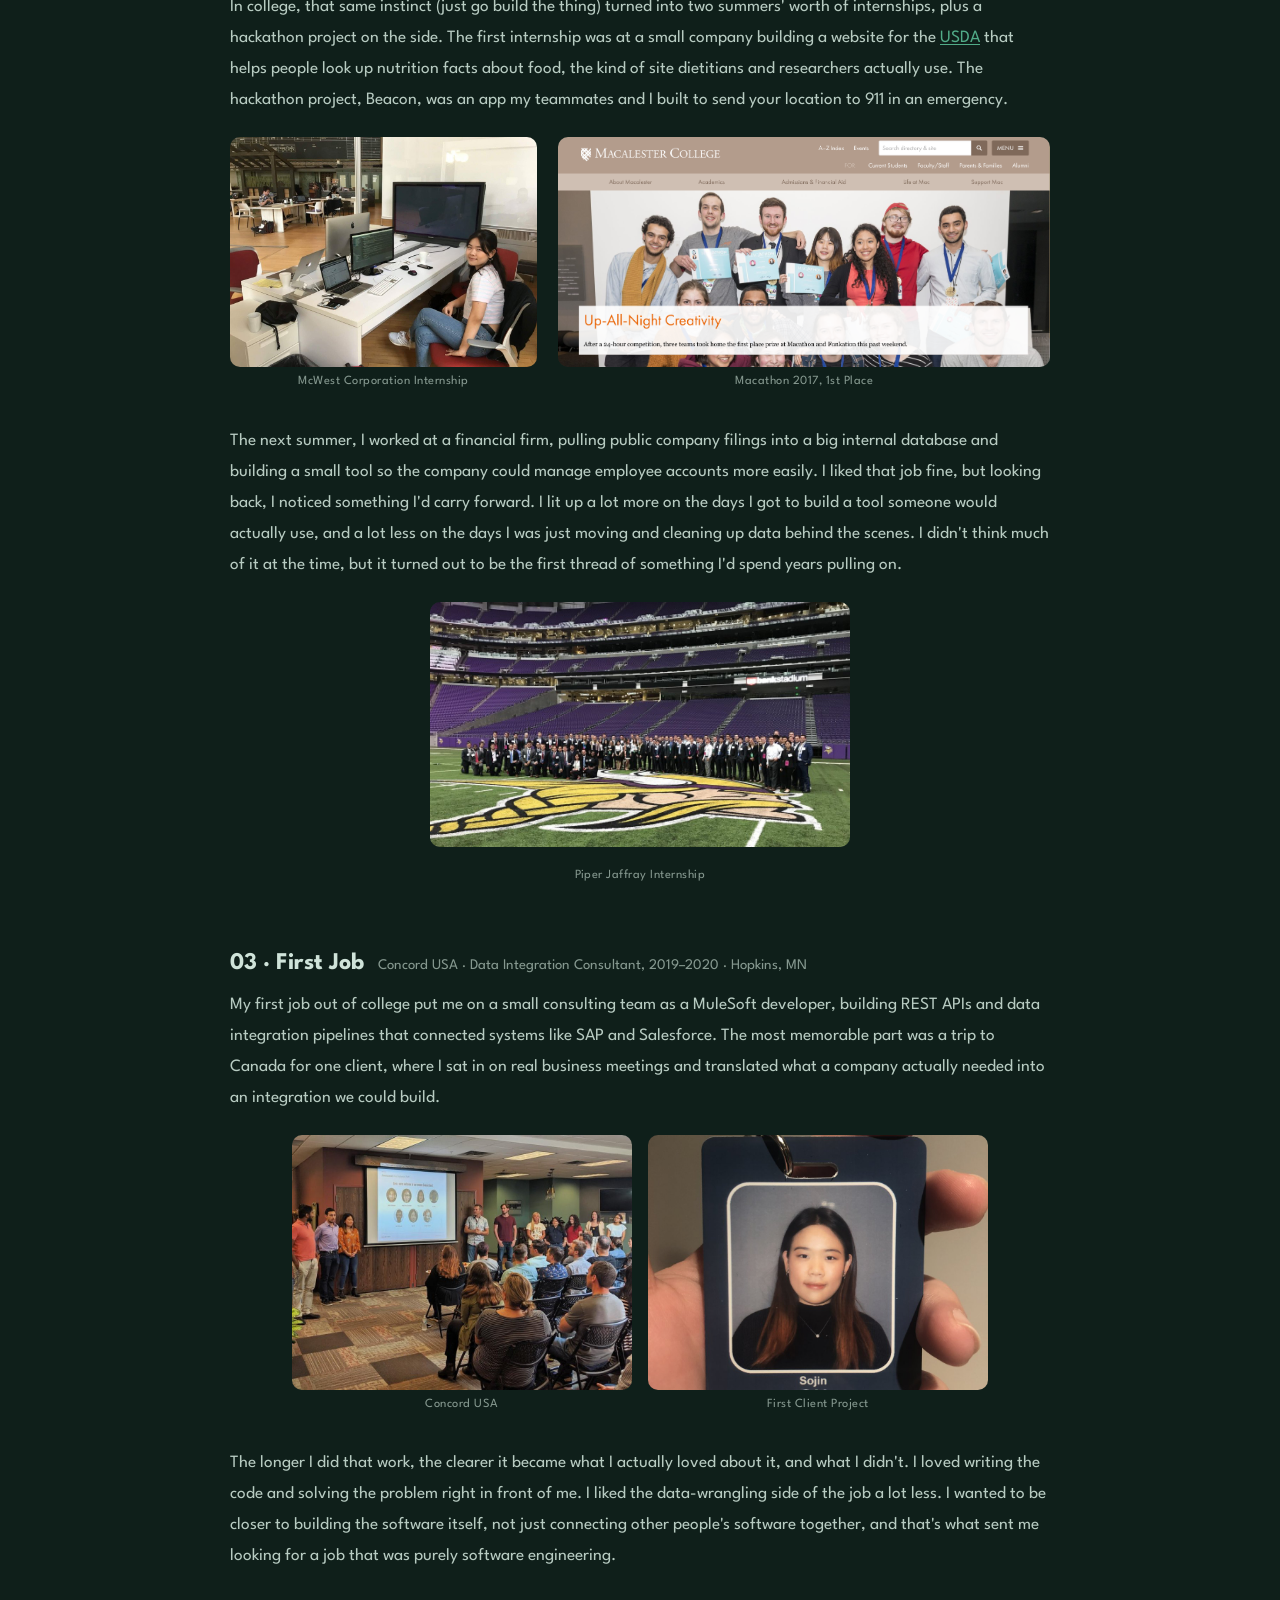
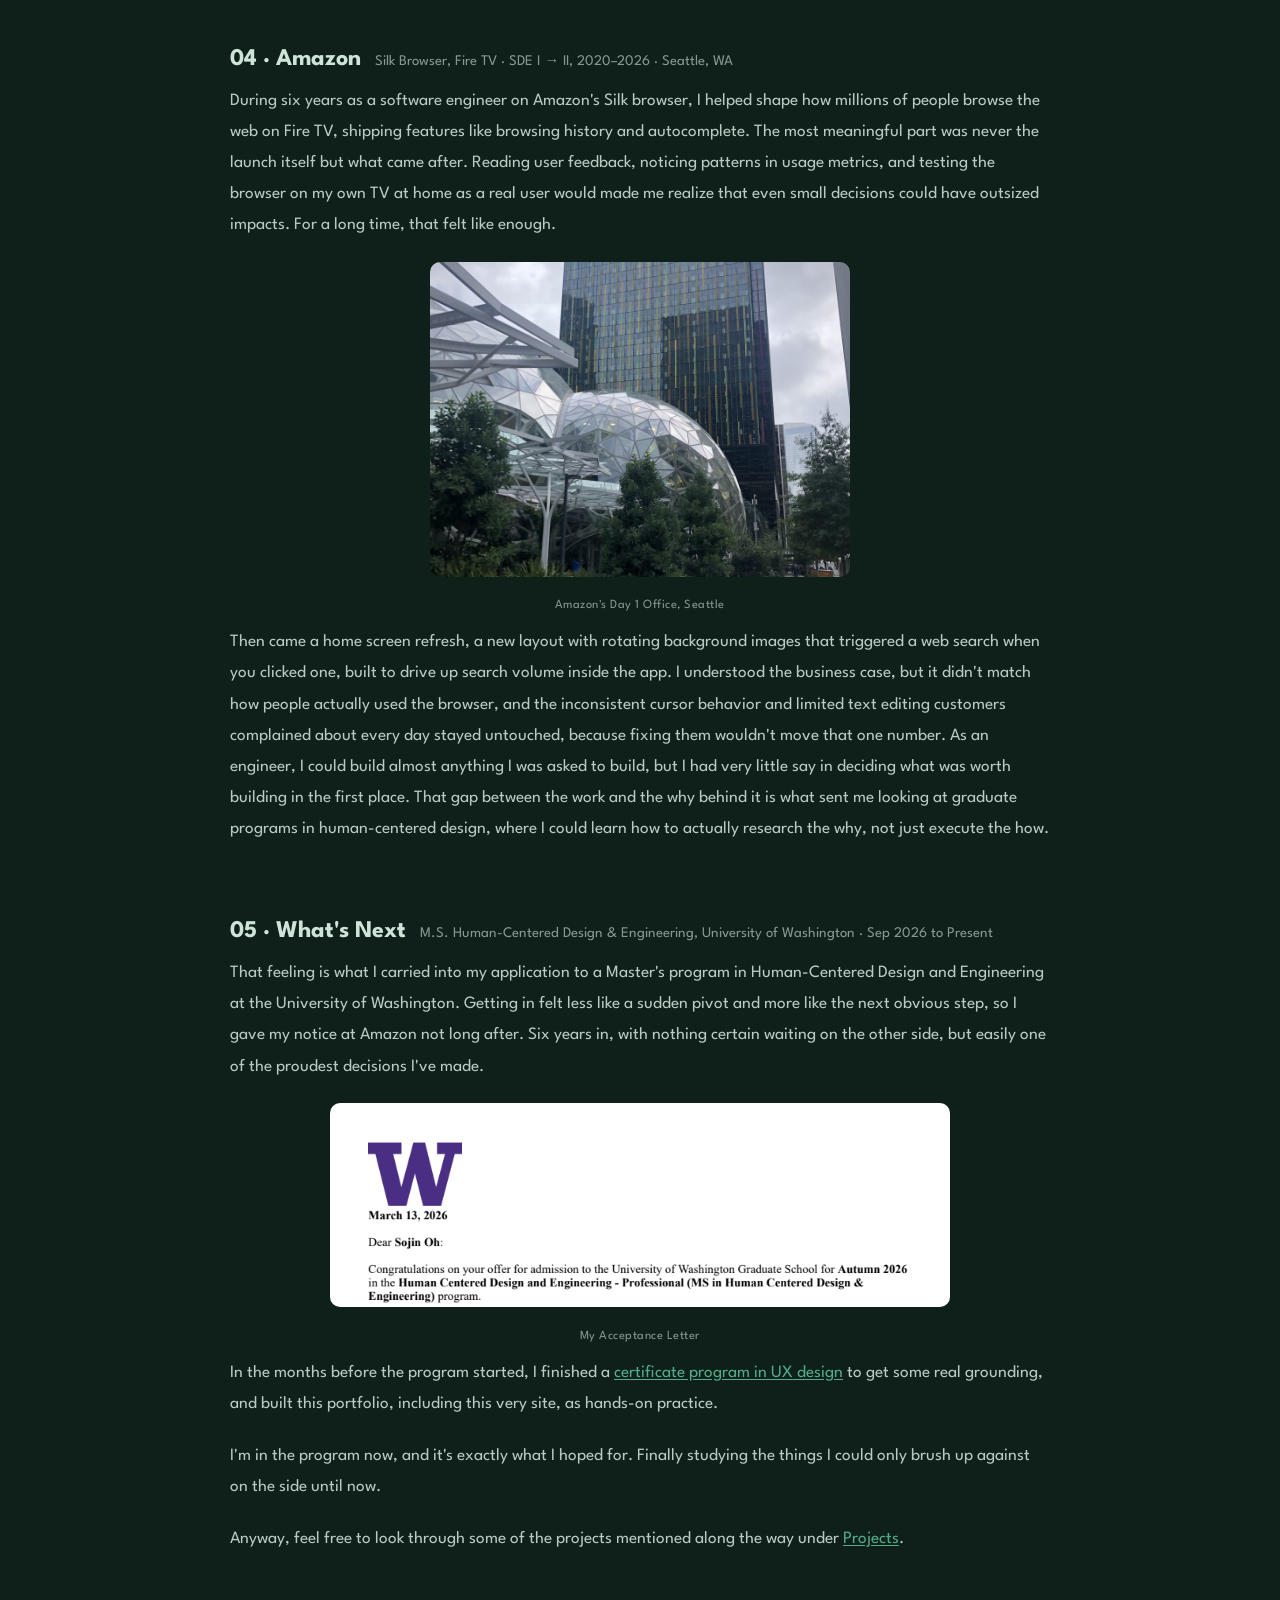
==== commit a8850f9a: "Rewrite housing case study as a mixed-methods research story Reframe the housing project as a story-" ====
--- a/about.html
+++ b/about.html
@@ -16,10 +16,10 @@
   <link rel="preconnect" href="https://fonts.gstatic.com" crossorigin>
   <link href="https://fonts.googleapis.com/css2?family=League+Spartan:wght@400;500;600;700;800&display=swap" rel="stylesheet">
   <script src="js/theme.js?v=2"></script>
-  <link rel="stylesheet" href="css/base.css?v=1781900900">
+  <link rel="stylesheet" href="css/base.css?v=1781901800">
   <link rel="stylesheet" href="css/nav.css?v=1781768619">
   <link rel="stylesheet" href="css/cursor.css?v=1781900000">
-  <link rel="stylesheet" href="css/pages.css?v=1781901300">
+  <link rel="stylesheet" href="css/pages.css?v=1781901700">
   <link rel="stylesheet" href="css/feedback.css?v=1781900007">
 </head>
 <body>
--- a/css/base.css
+++ b/css/base.css
@@ -9,6 +9,7 @@
   --muted:        rgba(26, 34, 51, 0.55);
   --border:       rgba(26, 34, 51, 0.14);
   --heart-color:  #9B6F9B;
+  --chart-start:  #8A90A0;
   --card-elevated: #E6DBE6;
   --chip-bg:      rgba(26, 34, 51, 0.06);
   --on-accent:    #FFFFFF;
@@ -39,6 +40,7 @@
     --muted:        rgba(207, 227, 217, 0.62);
     --border:       rgba(207, 227, 217, 0.14);
     --heart-color:  #5BBF98;
+    --chart-start:  #7C8188;
     --card-elevated: #1F3A30;
     --chip-bg:      rgba(207, 227, 217, 0.07);
     --on-accent:    #0F1F1A;
@@ -66,6 +68,7 @@
   --muted:        rgba(207, 227, 217, 0.62);
   --border:       rgba(207, 227, 217, 0.14);
   --heart-color:  #5BBF98;
+  --chart-start:  #7C8188;
   --card-elevated: #1F3A30;
   --chip-bg:      rgba(207, 227, 217, 0.07);
   --on-accent:    #0F1F1A;
--- a/css/pages.css
+++ b/css/pages.css
@@ -926,32 +926,51 @@
 
 /* ── Work page layout ────────────────────────────────────────── */
 .work-tabs {
-  display: inline-flex;
-  border: 1.5px solid var(--border);
-  border-radius: 22px;
-  padding: 3px;
-  gap: 2px;
+  position: relative;
+  display: inline-grid;
+  grid-template-columns: 1fr 1fr;
+  background: var(--chip-bg);
+  border-radius: 10px;
+  padding: 4px;
   margin-bottom: 1.4rem;
 }
 
+/* White piece that slides behind the selected option */
+.work-tabs-thumb {
+  position: absolute;
+  top: 4px;
+  bottom: 4px;
+  left: 4px;
+  width: calc(50% - 4px);
+  background: var(--bg);
+  border-radius: 7px;
+  box-shadow: 0 1px 4px rgba(var(--shadow-rgb), 0.18);
+  transition: transform 0.25s cubic-bezier(0.34, 1.3, 0.64, 1);
+}
+
+.work-tabs.right .work-tabs-thumb { transform: translateX(100%); }
+
 .work-tab {
+  position: relative;
+  z-index: 1;
   background: none;
   border: none;
-  border-radius: 18px;
-  padding: 7px 16px;
+  padding: 9px 20px;
   font-family: 'League Spartan', sans-serif;
   font-weight: 600;
   font-size: 0.9rem;
   color: var(--muted);
+  white-space: nowrap;
   cursor: pointer;
-  transition: color 0.15s, background 0.15s;
+  transition: color 0.15s;
 }
 
 .work-tab:hover { color: var(--text); }
 
-.work-tab.active {
-  background: var(--accent);
-  color: var(--bg);
+.work-tab.active { color: var(--text); }
+
+@media (max-width: 480px) {
+  .work-tab { padding: 9px 12px; font-size: 0.85rem; }
 }
 
 .work-card-image {
@@ -2370,3 +2389,55 @@
   border-radius: 6px;
   cursor: zoom-in;
 }
+
+/* ── Story charts: dumbbell (before/after) and horizontal bars ── */
+.pd-chart { margin: 1.6rem 0; padding: 1.2rem 1.3rem 1rem; border: 1px solid var(--border); border-radius: 12px; }
+.pd-chart-title { font-size: 0.9rem; font-weight: 600; color: var(--text); margin-bottom: 0.7rem; }
+.pd-chart-note { font-size: 0.8rem; color: var(--muted); margin: 0.9rem 0 0; }
+.pd-chart-legend { display: flex; gap: 1.2rem; font-size: 0.8rem; color: var(--muted); margin-bottom: 0.9rem; }
+.pd-chart-legend span { display: inline-flex; align-items: center; gap: 0.4rem; }
+
+.pd-dumbbell-row,
+.pd-bar-row { display: grid; grid-template-columns: 9rem 1fr 3.4rem; align-items: center; gap: 0.8rem; padding: 0.35rem 0; border-radius: 6px; }
+.pd-dumbbell-row:not(.pd-dumbbell-axis):hover,
+.pd-bar-row:hover { background: var(--tint); }
+.pd-dumbbell-label,
+.pd-bar-label { font-size: 0.82rem; color: var(--text); }
+.pd-dumbbell-value,
+.pd-bar-value { font-size: 0.82rem; color: var(--muted); text-align: right; font-variant-numeric: tabular-nums; }
+
+.pd-dumbbell-track { position: relative; height: 18px; margin: 0 7px; }
+.pd-dumbbell-track::before { content: ""; position: absolute; left: 0; right: 0; top: 50%; border-top: 1px dashed var(--border); }
+.pd-dumbbell-line { position: absolute; top: calc(50% - 1px); height: 2px; background: linear-gradient(to right, var(--chart-start), var(--accent)); opacity: 0.55; }
+.pd-dumbbell-dot { position: absolute; top: 50%; width: 12px; height: 12px; border-radius: 50%; transform: translate(-50%, -50%); }
+.pd-dumbbell-dot--start { background: var(--chart-start); box-shadow: 0 0 0 2px var(--bg); }
+.pd-dumbbell-dot--end { background: var(--accent); box-shadow: 0 0 0 2px var(--bg); }
+.pd-dumbbell-key { display: inline-block; width: 10px; height: 10px; border-radius: 50%; position: static; transform: none; box-sizing: border-box; }
+.pd-dumbbell-axis .pd-dumbbell-track::before { display: none; }
+.pd-dumbbell-axis .pd-dumbbell-track span { position: absolute; transform: translateX(-50%); font-size: 0.75rem; color: var(--muted); }
+
+.pd-bar-track { height: 12px; }
+.pd-bar-fill { display: block; height: 100%; background: var(--accent); border-radius: 0 4px 4px 0; }
+
+@media (max-width: 560px) {
+  .pd-dumbbell-row,
+  .pd-bar-row { grid-template-columns: 6.5rem 1fr 2.8rem; gap: 0.5rem; }
+  .pd-chart { padding: 1rem 0.9rem 0.8rem; }
+}
+
+/* ── Story: participant pull quote ── */
+.pd-voice { position: relative; margin: 2rem 0; padding: 0.4rem 0 0.4rem 3rem; }
+.pd-voice::before {
+  content: "\201C";
+  position: absolute; left: 0; top: -0.6rem;
+  font-family: Georgia, 'Times New Roman', serif;
+  font-size: 4.2rem; line-height: 1;
+  color: var(--accent);
+}
+.pd-voice p { font-size: 1.15rem; line-height: 1.6; font-style: italic; color: var(--text); margin: 0; }
+.pd-voice cite { display: block; margin-top: 0.7rem; font-style: normal; font-size: 0.82rem; color: var(--muted); }
+@media (max-width: 560px) {
+  .pd-voice { padding-left: 2.2rem; }
+  .pd-voice::before { font-size: 3.2rem; }
+  .pd-voice p { font-size: 1.05rem; }
+}
--- a/css/feedback.css
+++ b/css/feedback.css
@@ -9,29 +9,32 @@
 .feedback-toggle-wrap.hidden { display: none; }
 
 .feedback-icon {
-  width: 19px;
-  height: 19px;
-  filter: brightness(0) invert(1);
-  transform: translate(1px, 1px);
-}
-
+  display: block;
+  width: 22px;
+  height: 22px;
+  color: var(--heart-color);
+  transform: translateY(1px);
+}
+
+/* Soft tint of the accent instead of a solid fill */
 .feedback-toggle {
   position: relative;
   width: 42px;
   height: 42px;
   border-radius: 50%;
-  background: var(--heart-color);
-  color: var(--on-accent);
+  background: color-mix(in srgb, var(--heart-color) 22%, var(--bg));
   border: none;
   display: flex;
   align-items: center;
   justify-content: center;
   cursor: pointer;
-  box-shadow: 0 6px 20px rgba(var(--shadow-rgb), 0.22);
-  transition: transform 0.2s ease;
-}
-
-.feedback-toggle:hover { transform: scale(1.08); }
+  transition: transform 0.2s ease, background 0.2s ease;
+}
+
+.feedback-toggle:hover {
+  transform: scale(1.08);
+  background: color-mix(in srgb, var(--heart-color) 32%, var(--bg));
+}
 .feedback-toggle.hidden { display: none; }
 
 .feedback-dismiss {
